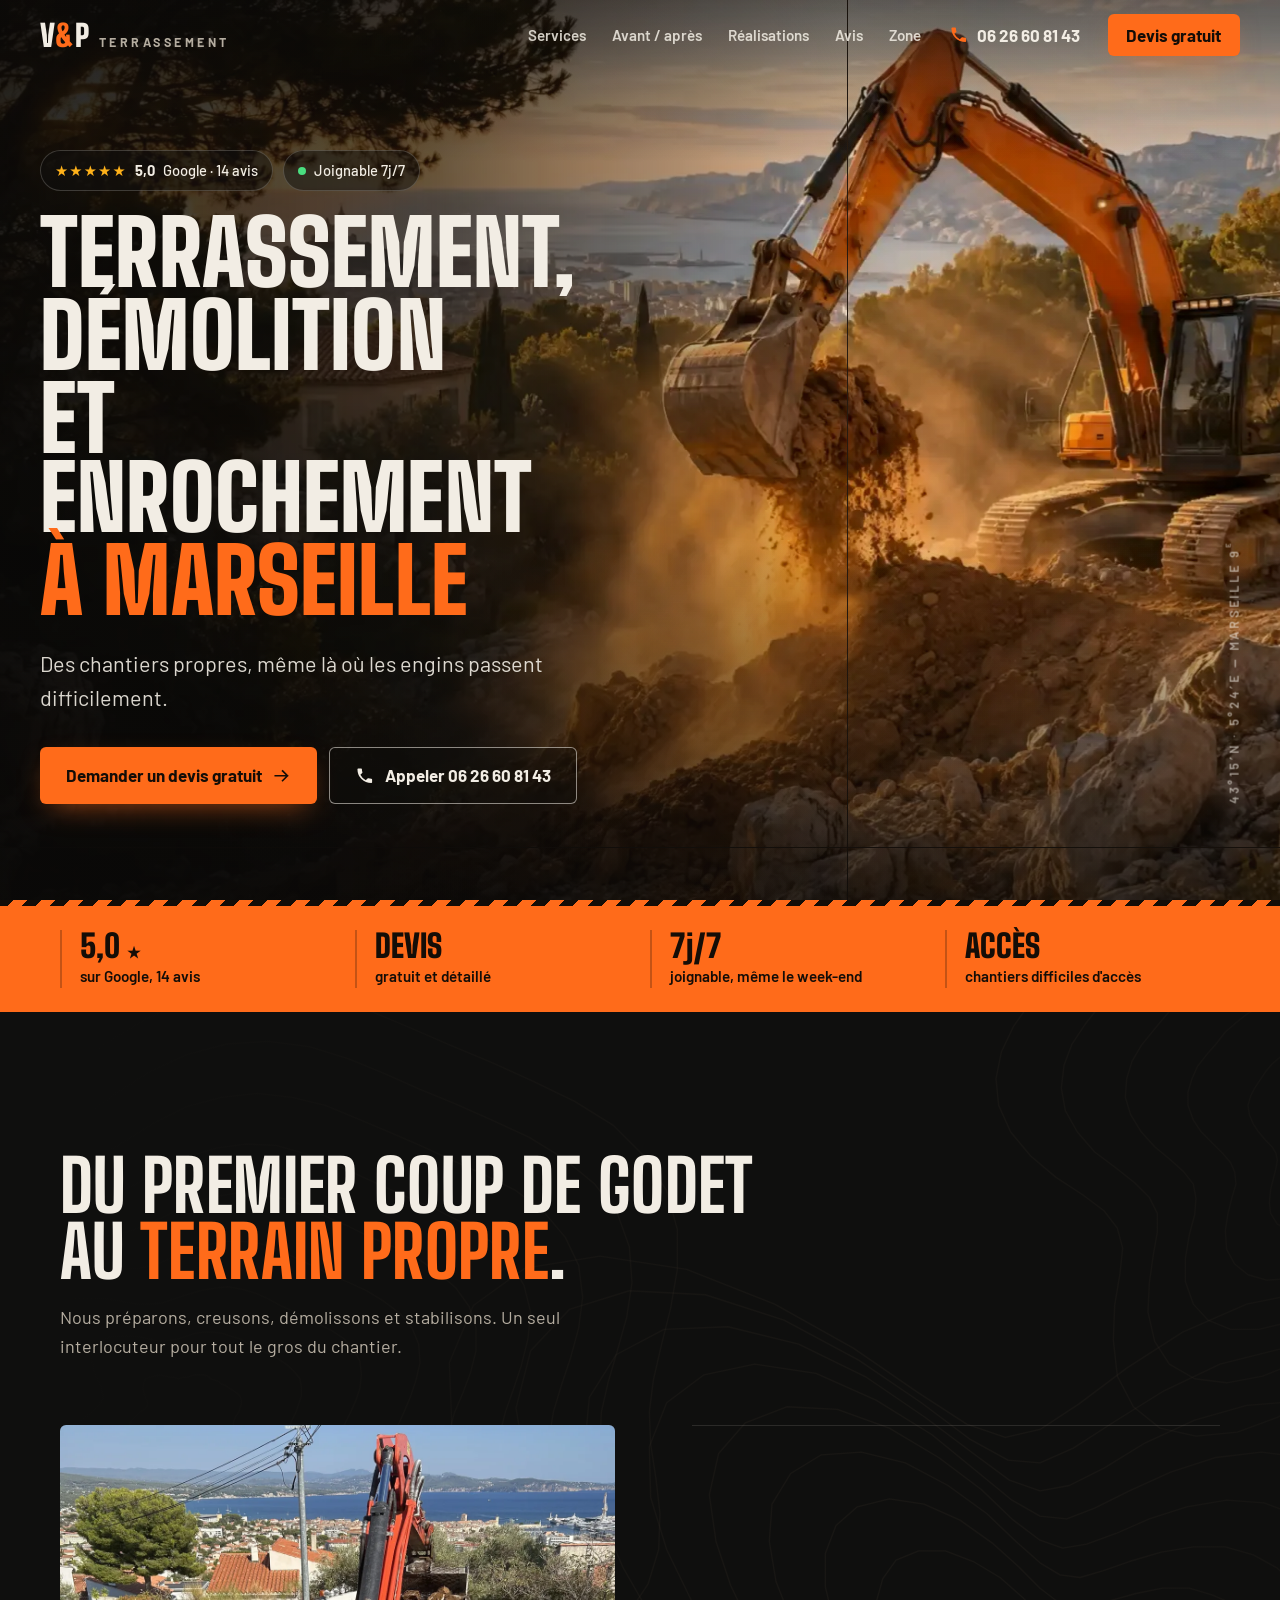
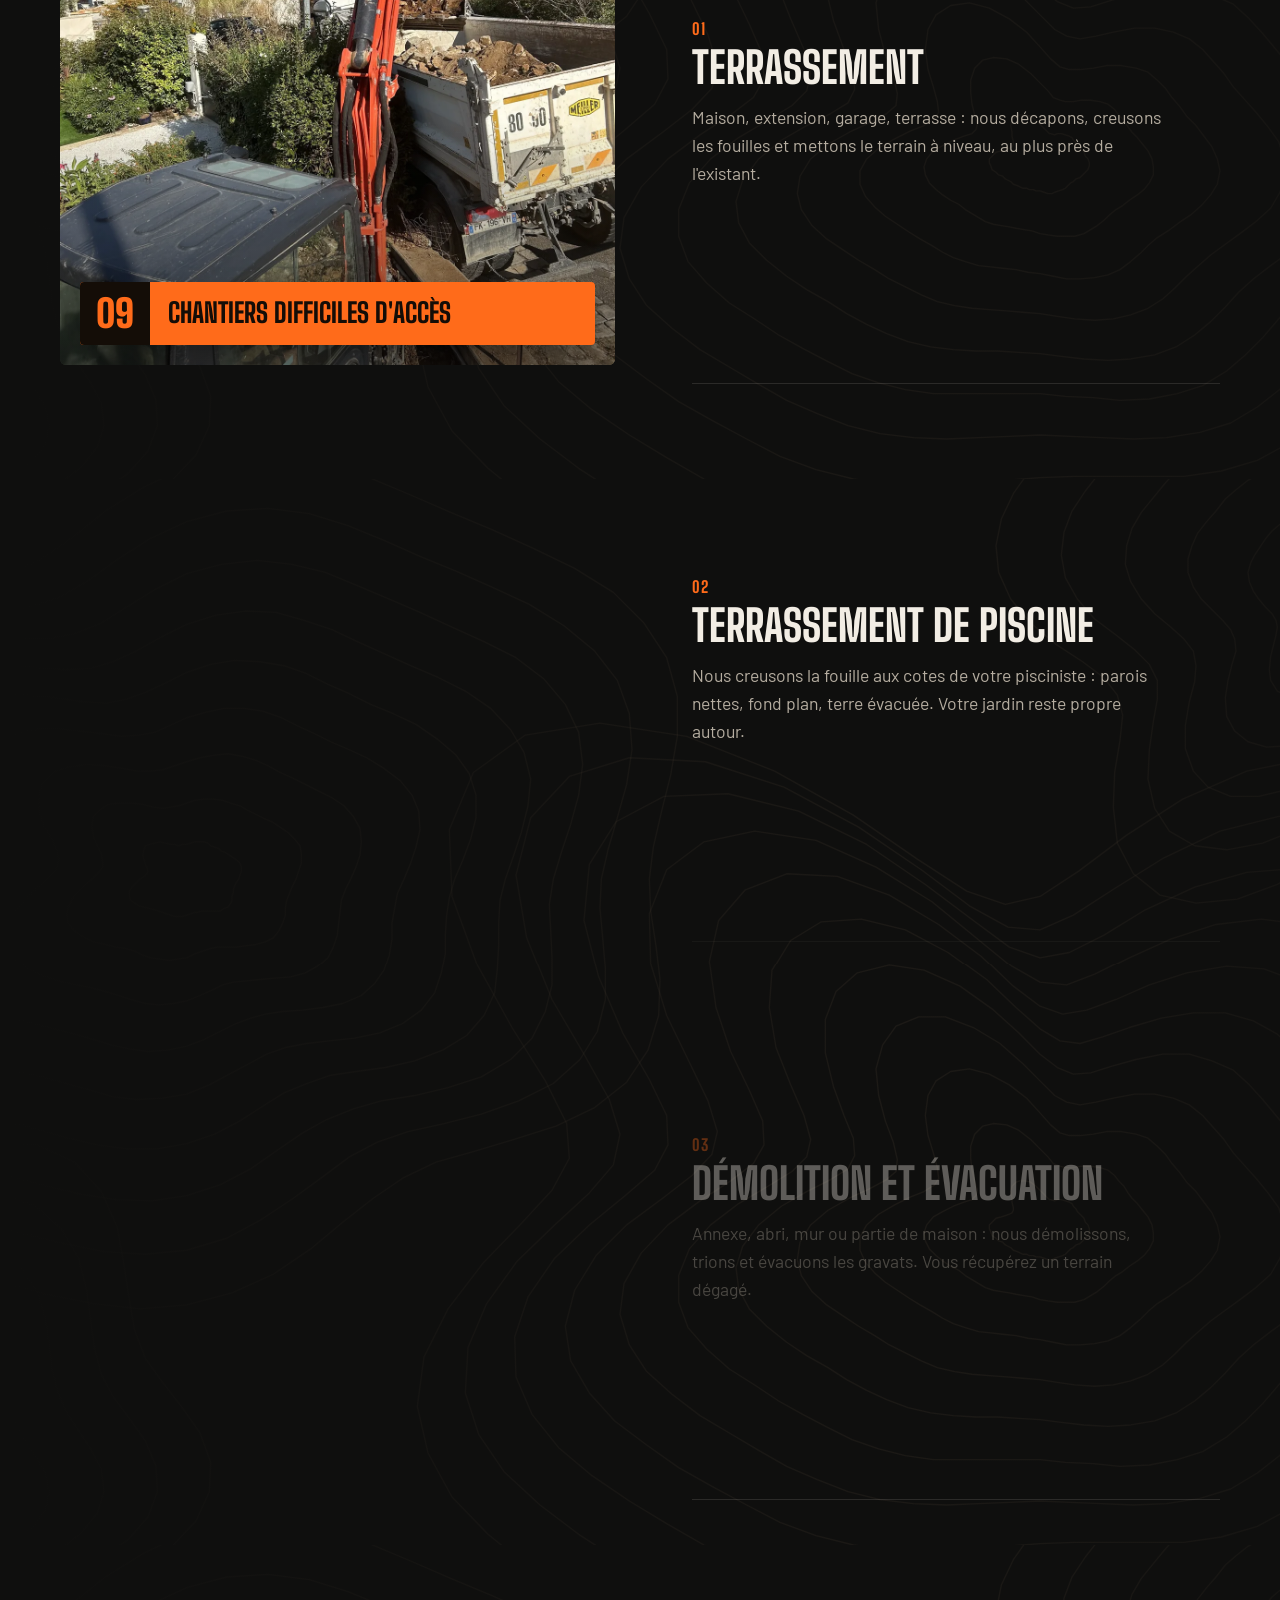
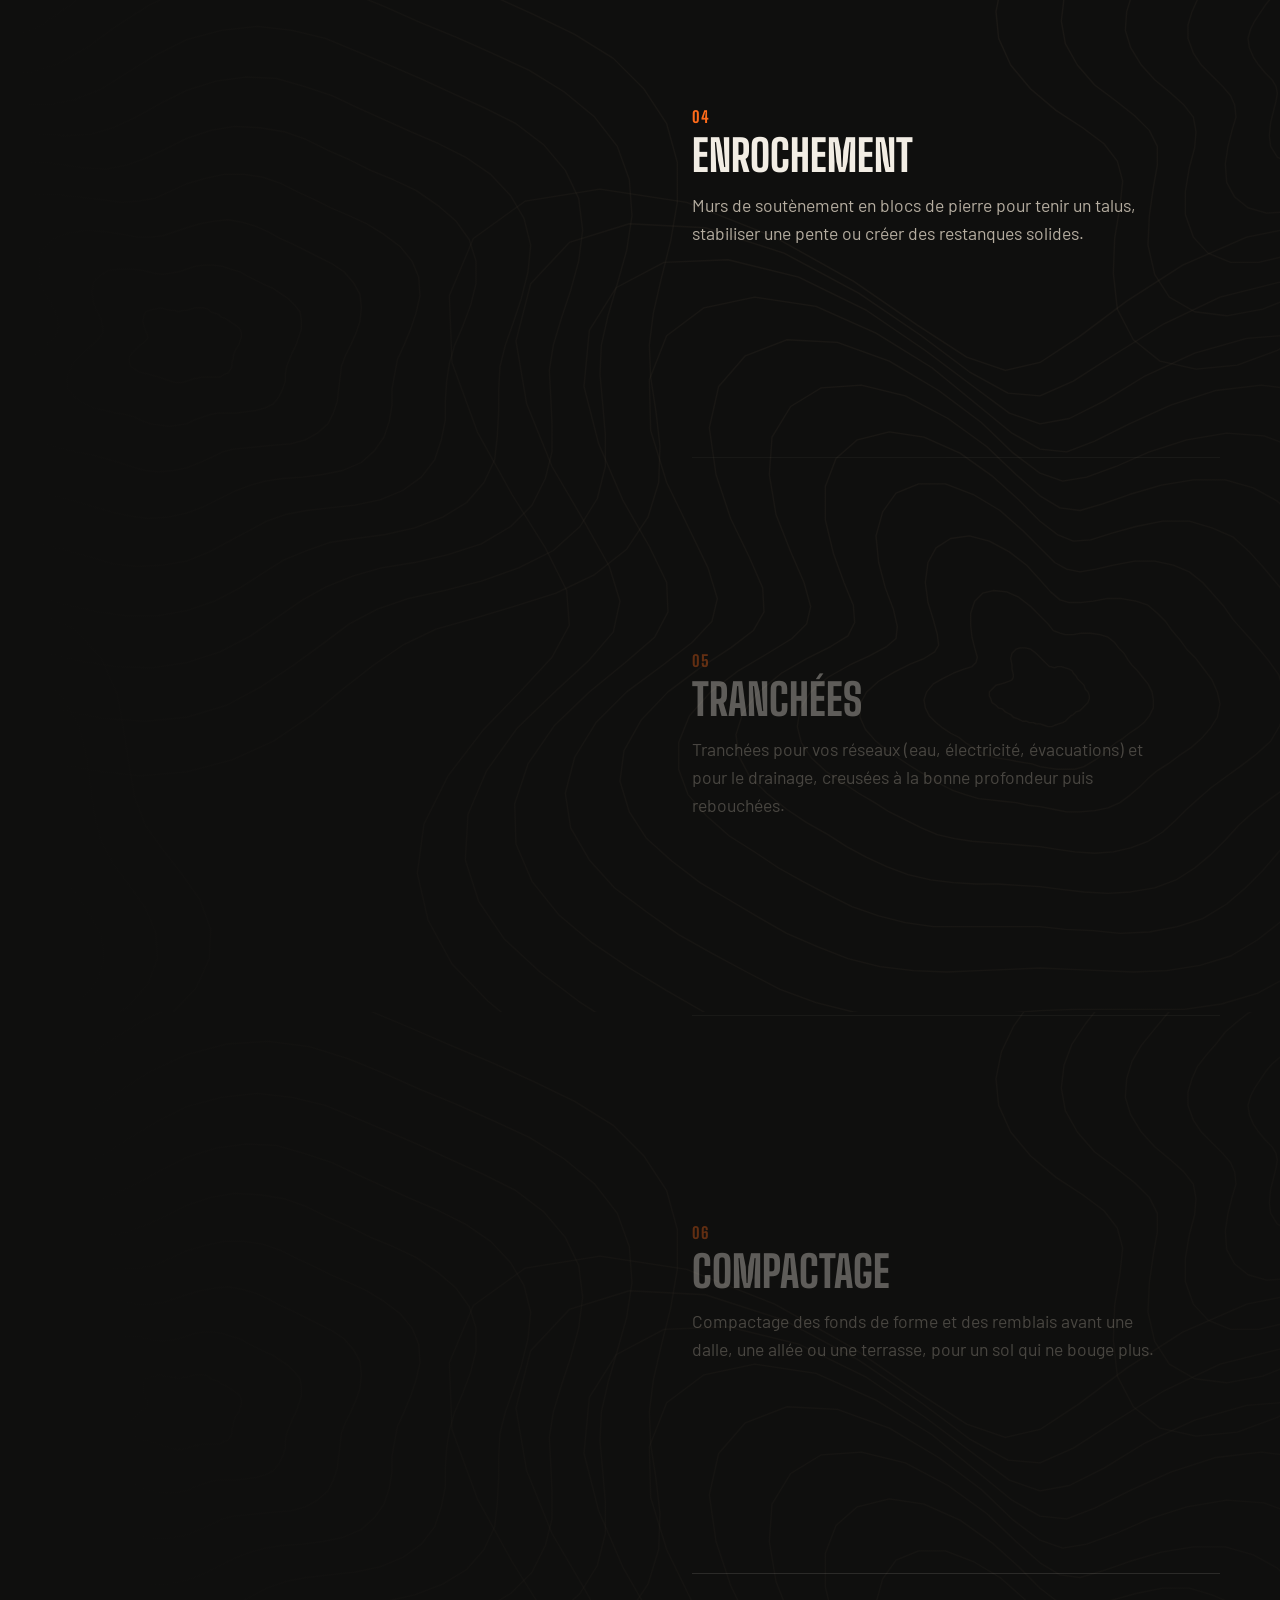
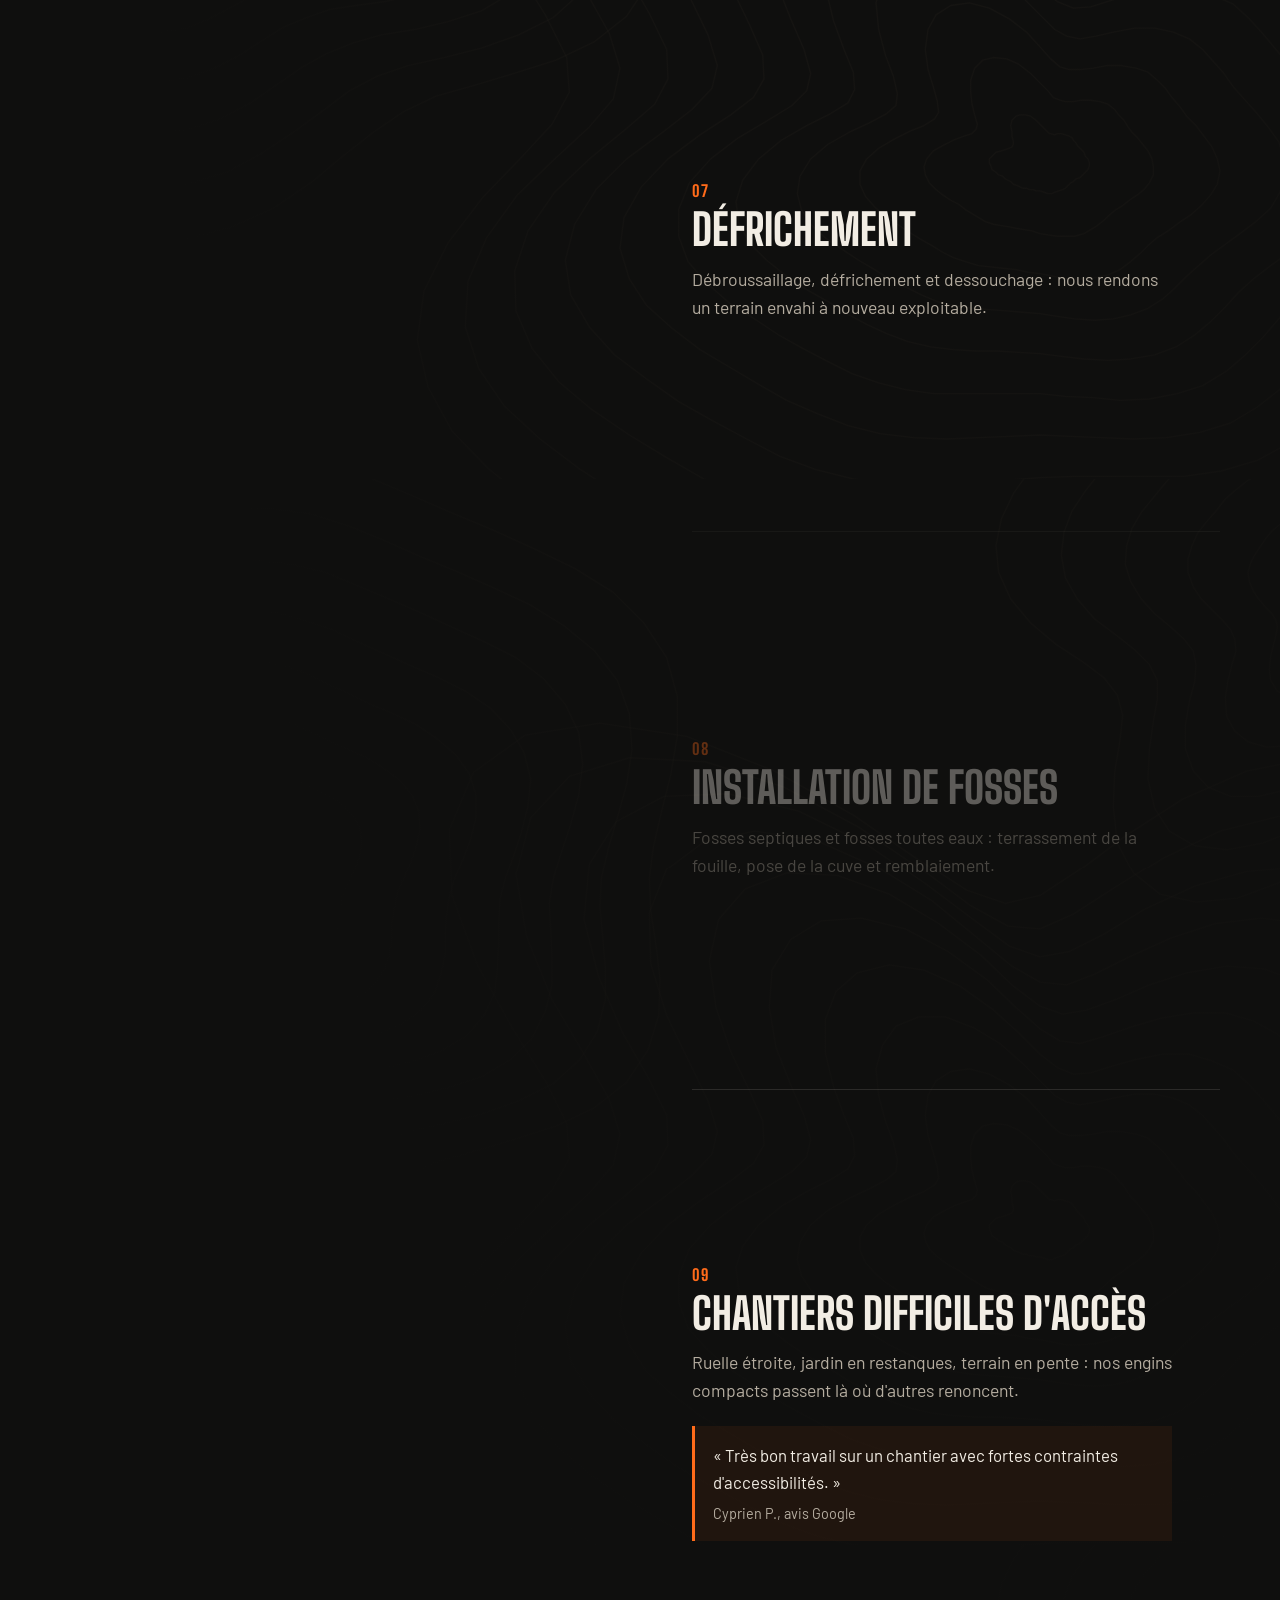
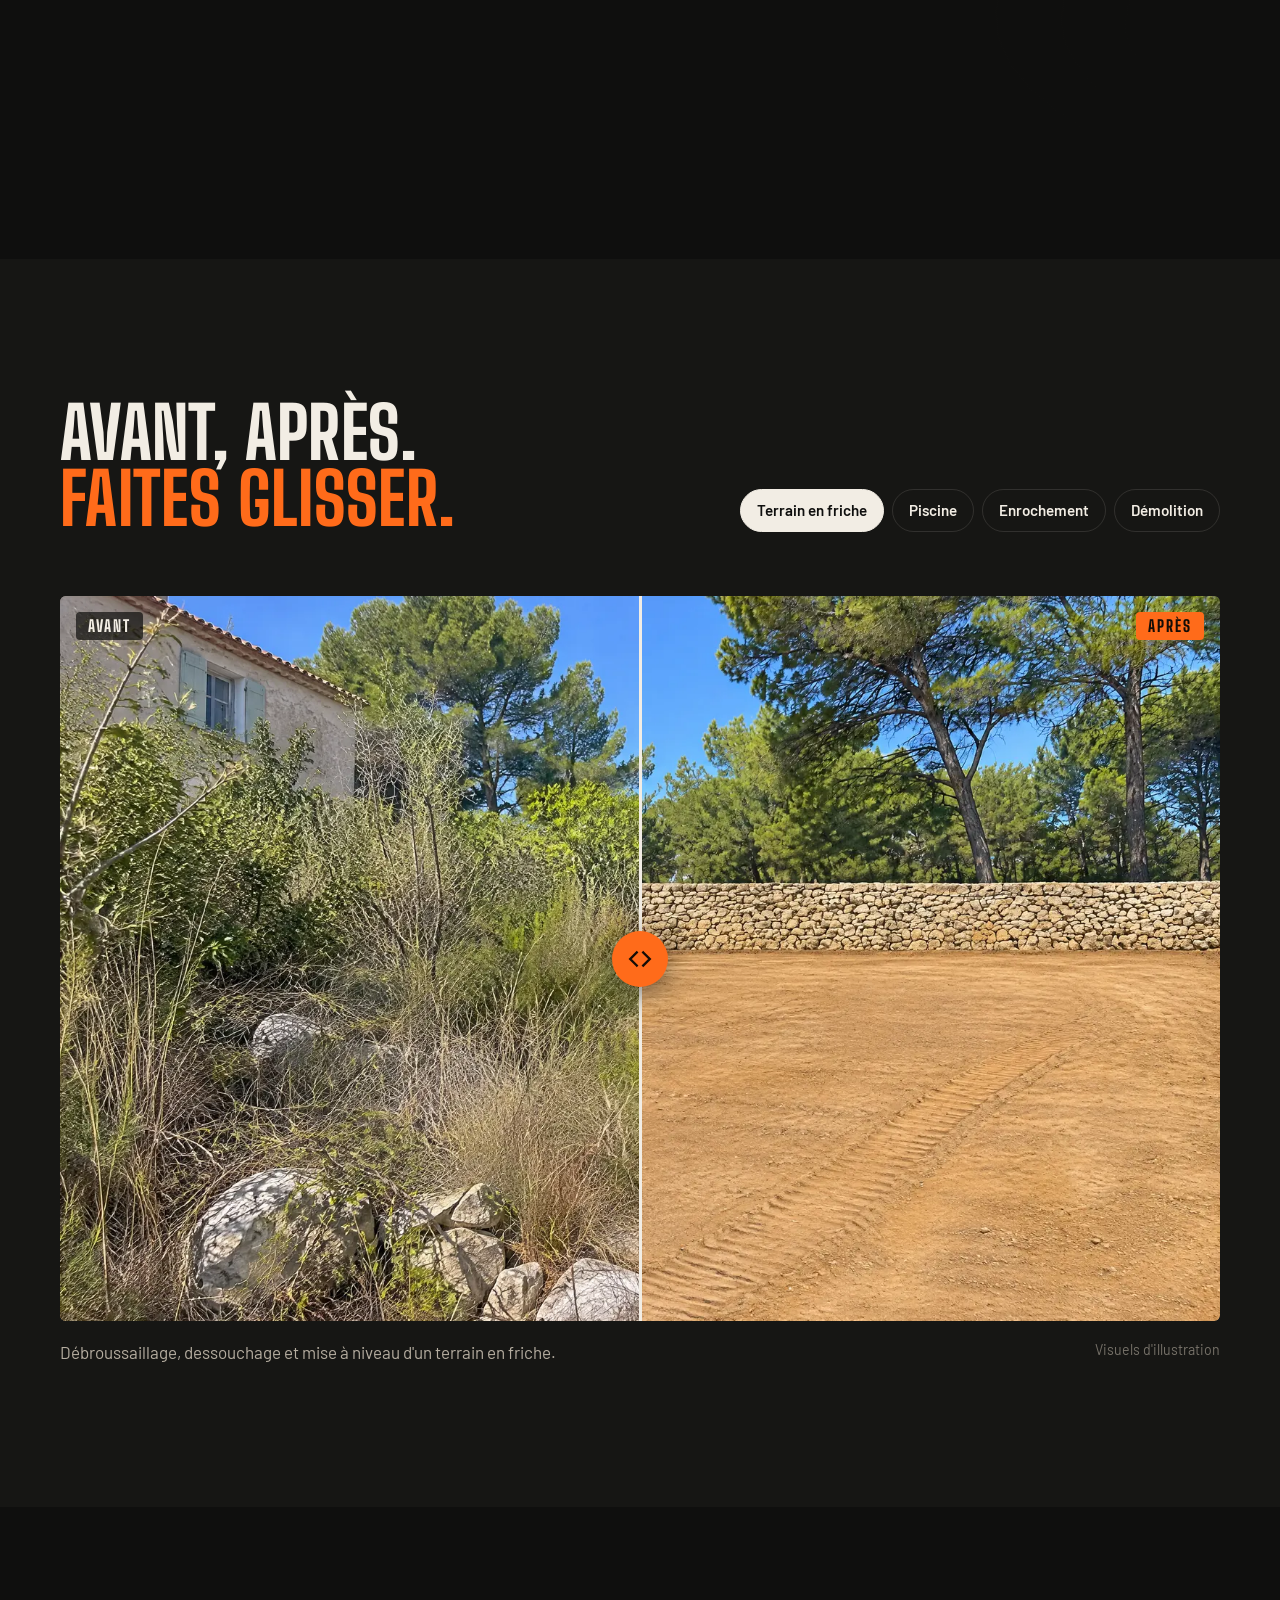
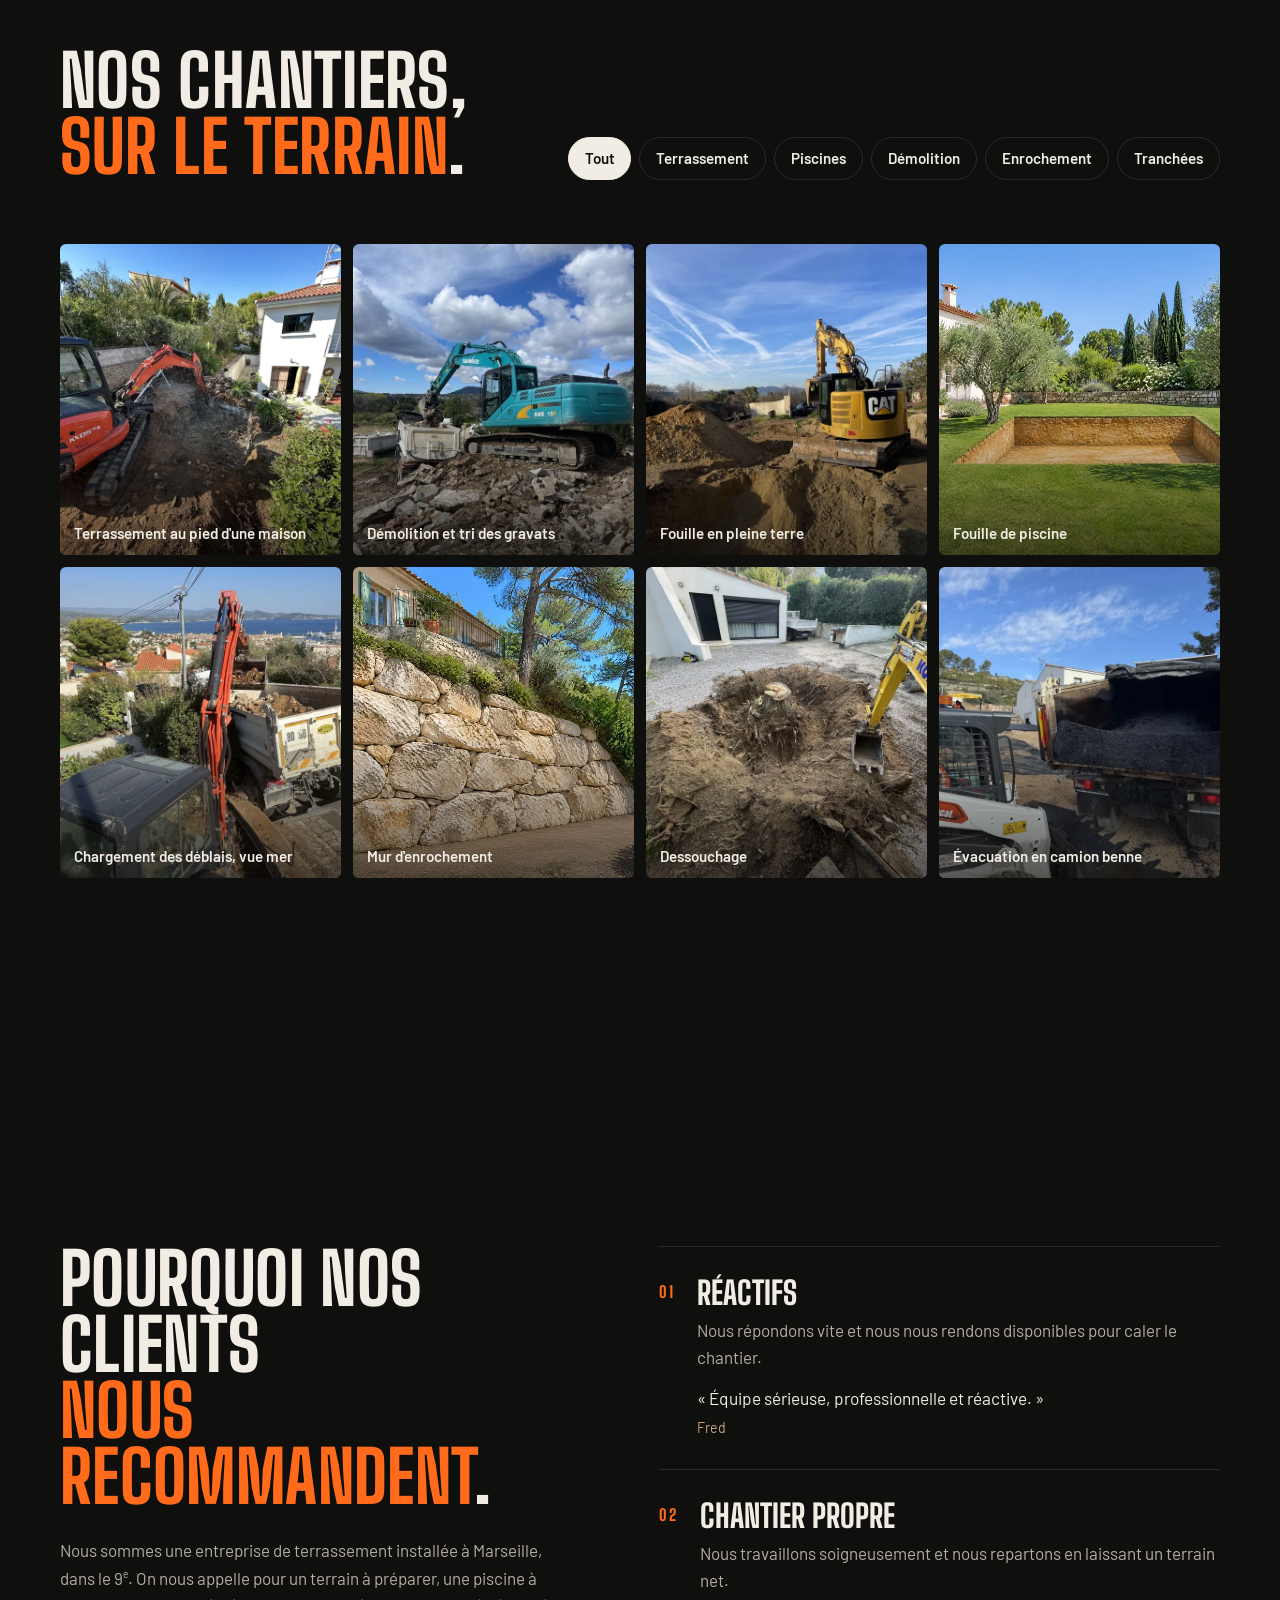
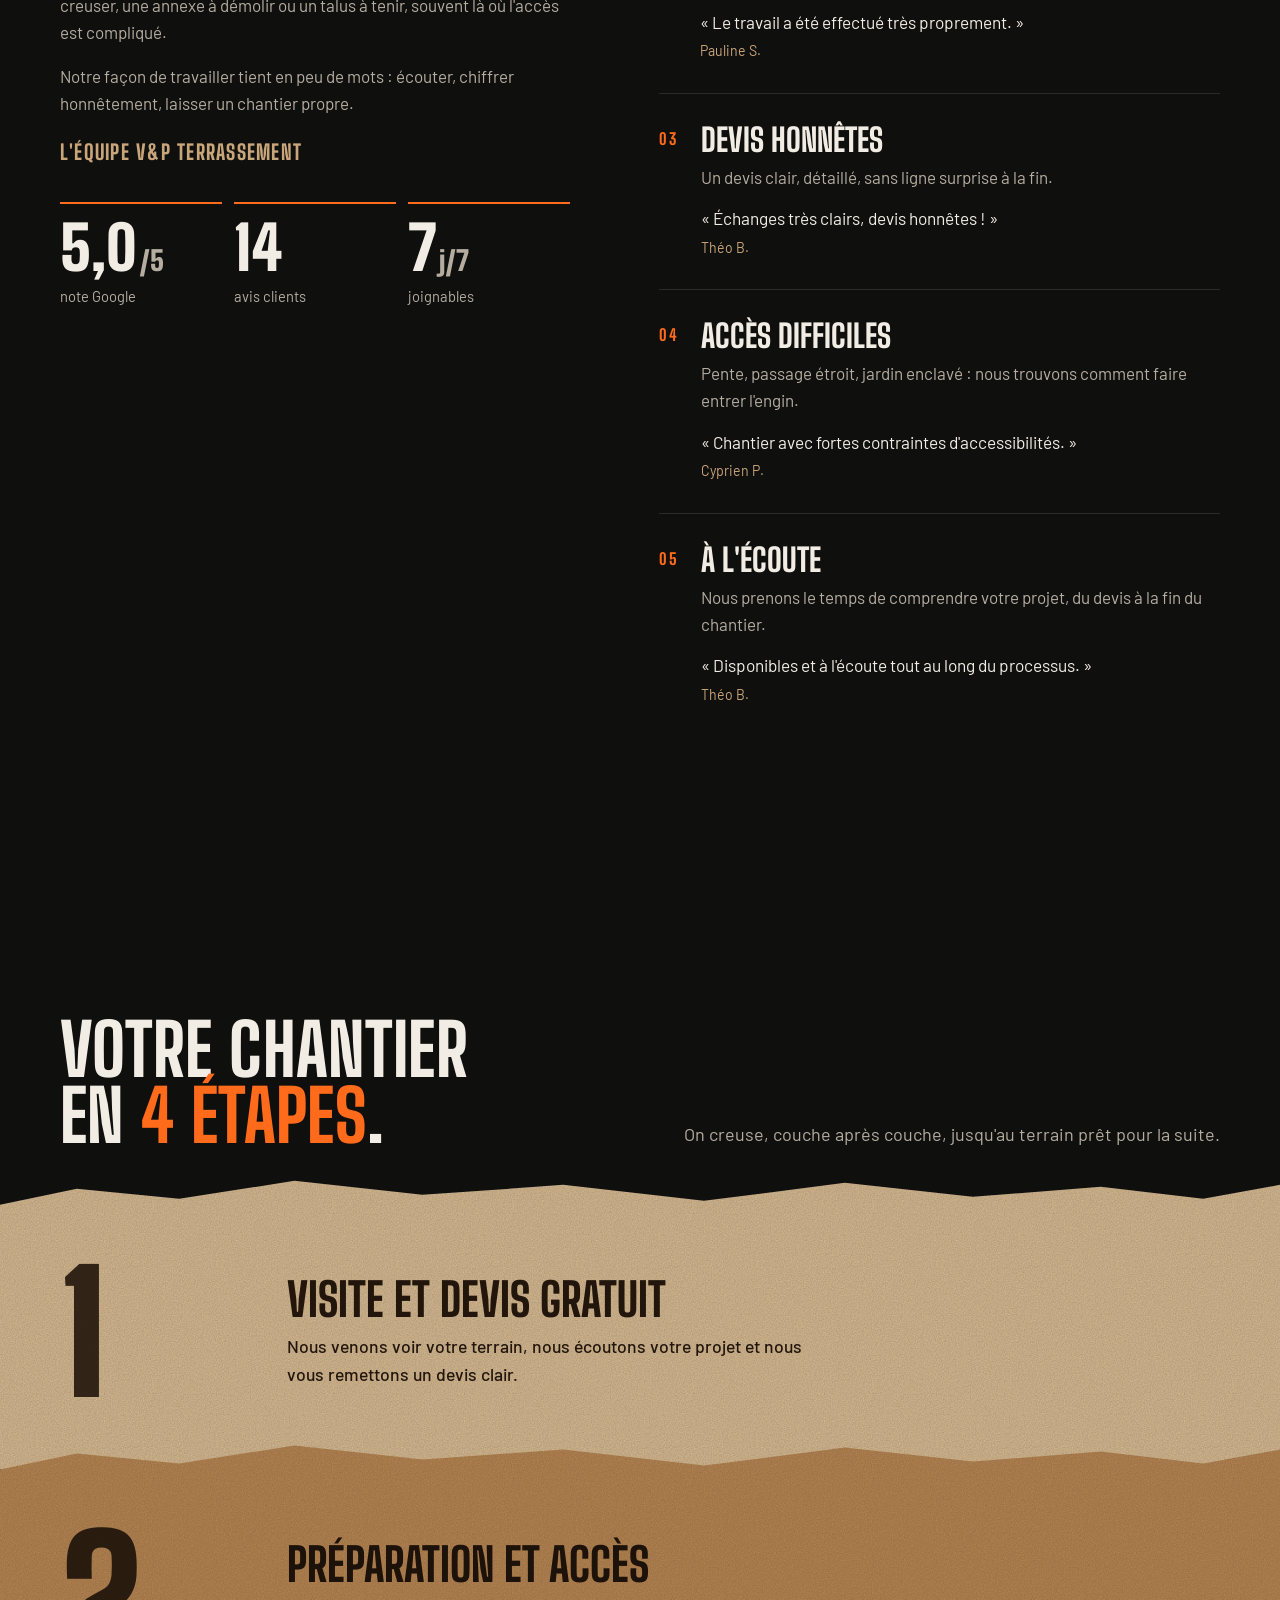
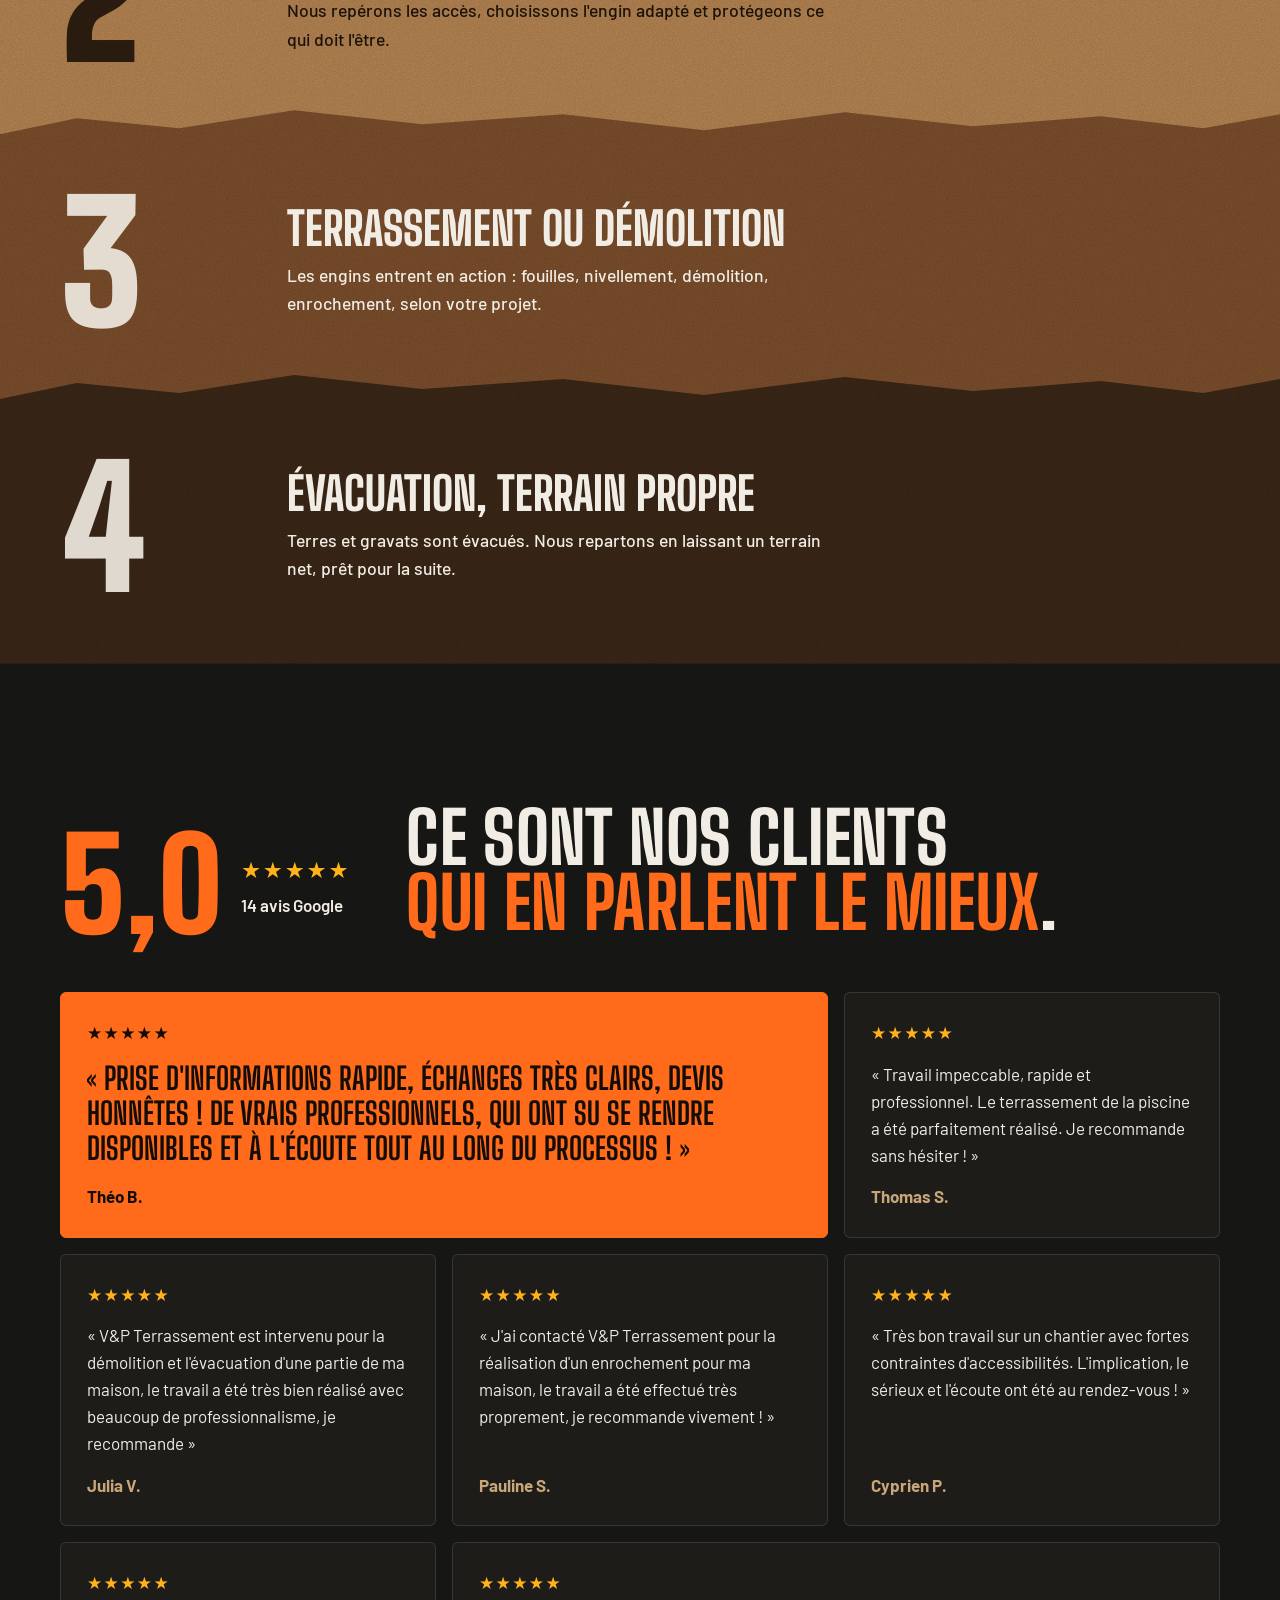
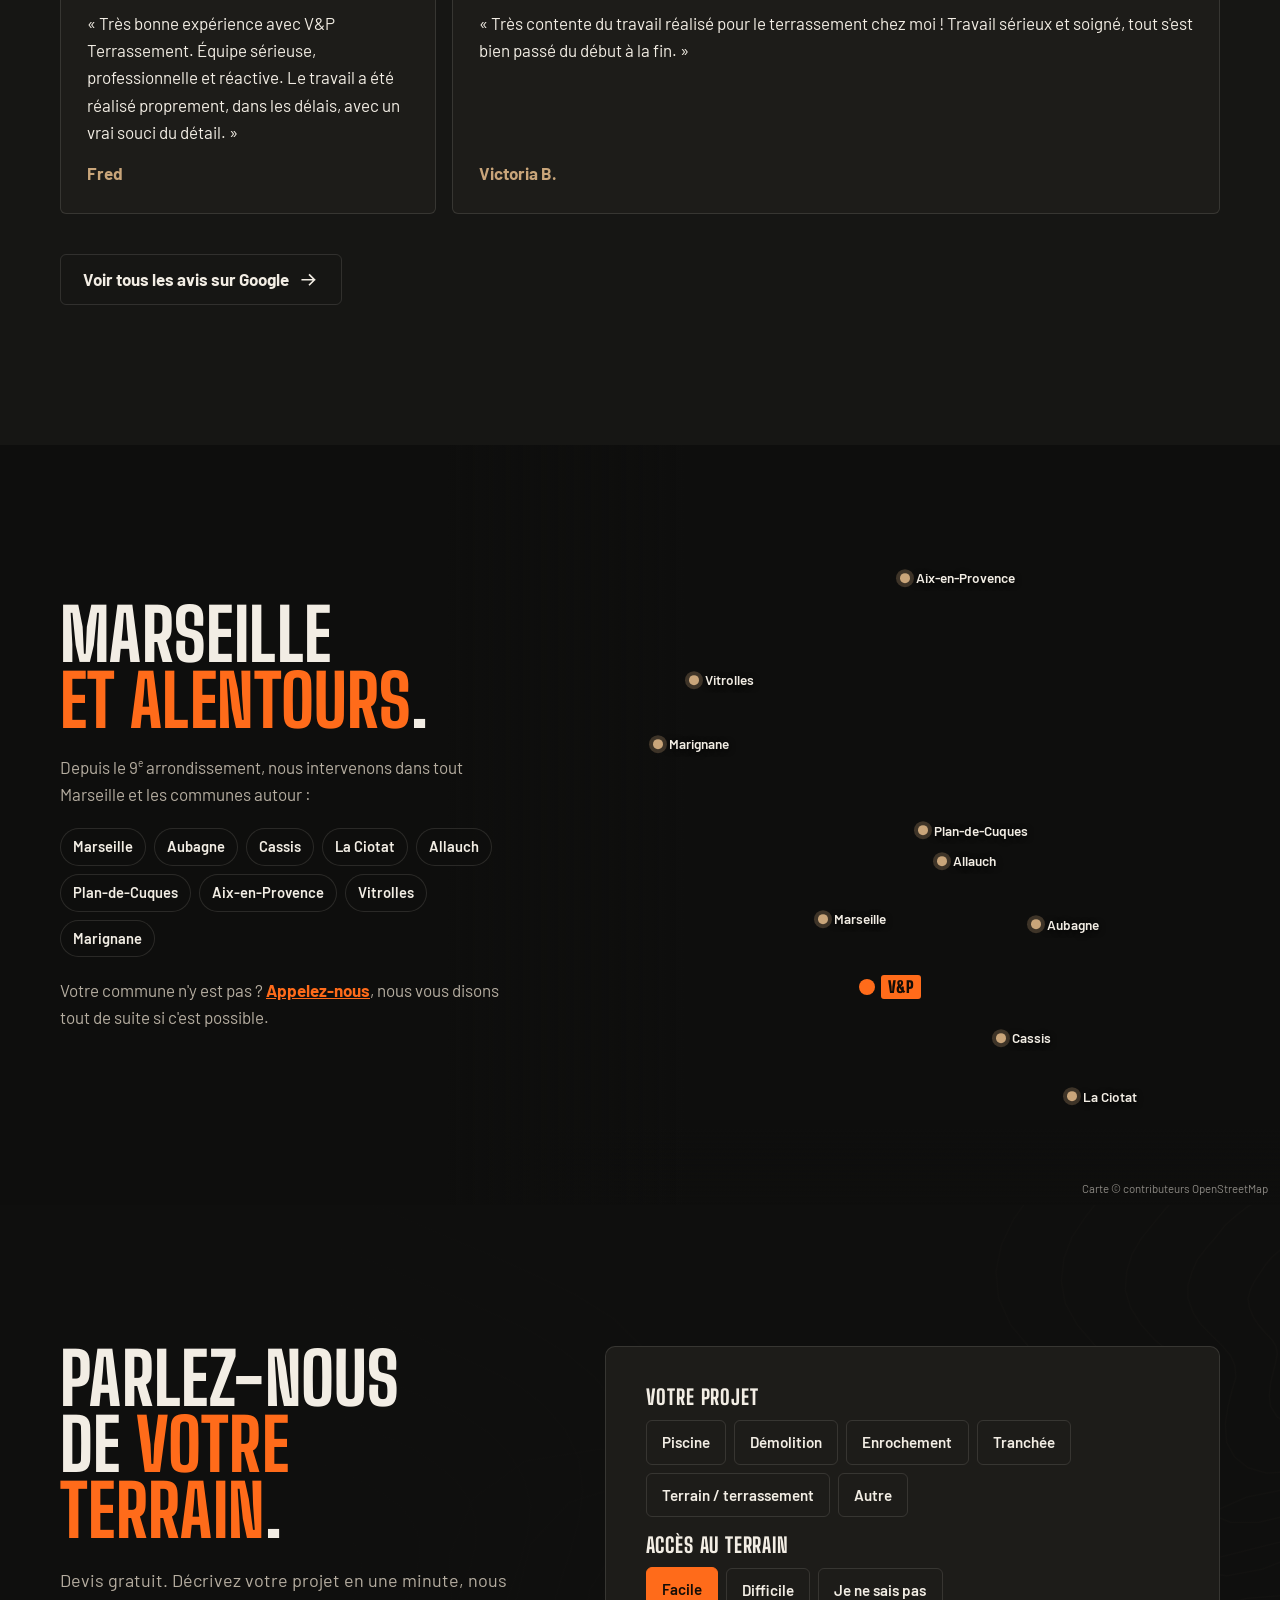
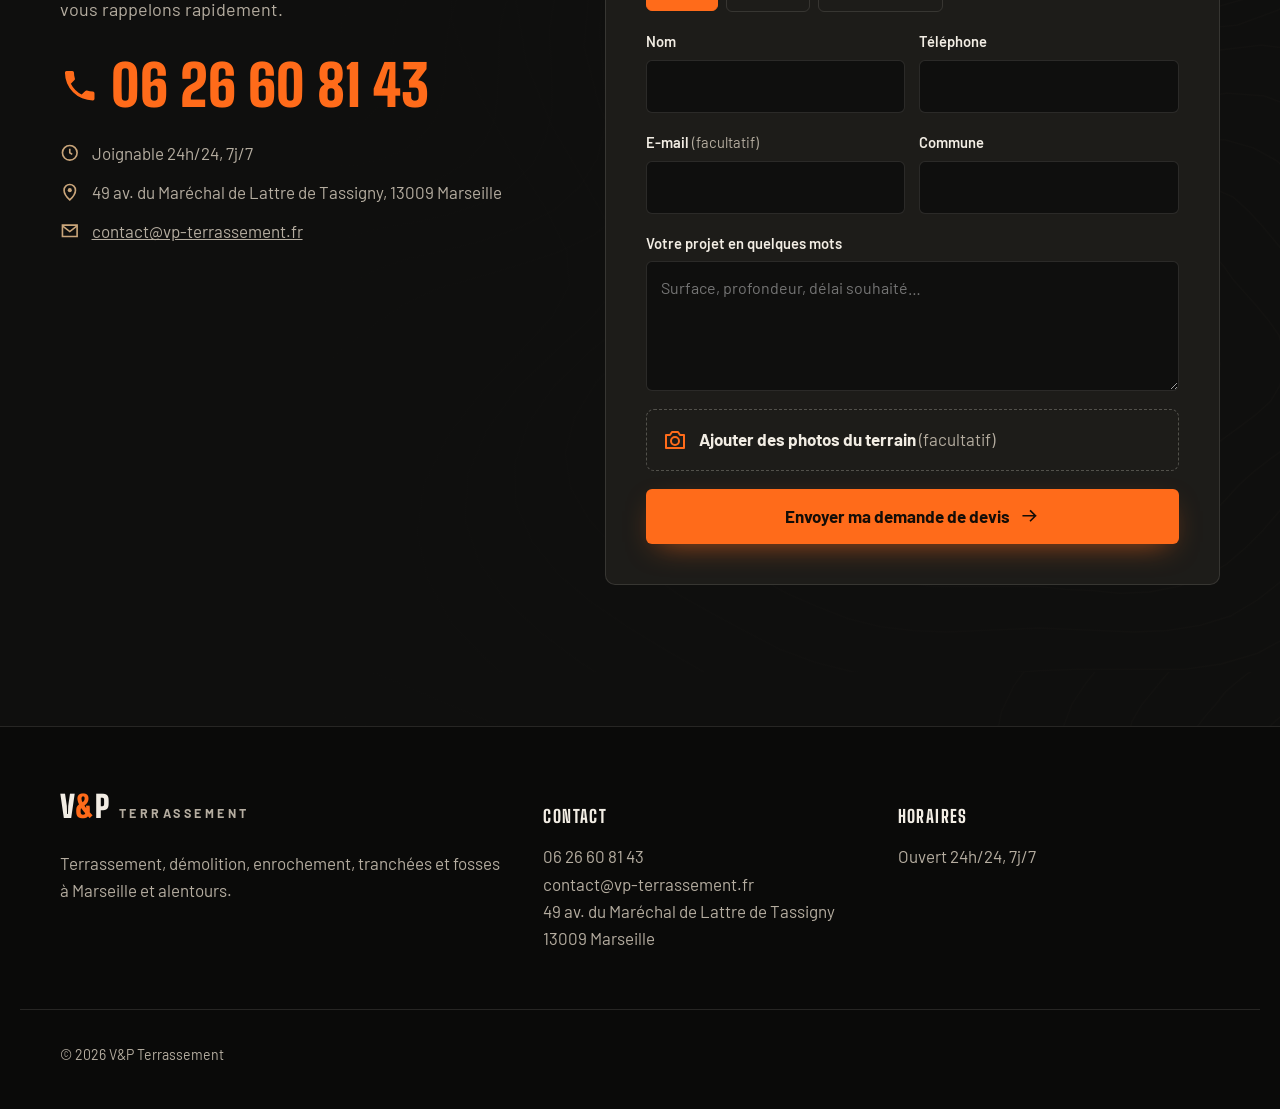
==== index.html @ 3bb3f703 "Ajout démo V&P Terrassement" ====
<!doctype html>
<html lang="fr">
<head>
<meta charset="utf-8">
<meta name="viewport" content="width=device-width, initial-scale=1, viewport-fit=cover">
<script>document.documentElement.style.setProperty("--vh",innerHeight/100+"px")</script>
<title>V&amp;P Terrassement · Terrassement, démolition et enrochement à Marseille</title>
<meta name="description" content="V&amp;P Terrassement, entreprise de terrassement à Marseille : terrassement de maison et de piscine, démolition, enrochement, tranchées, compactage, défrichement. 5,0 sur Google. Devis gratuit, joignable 7j/7.">
<meta name="robots" content="noindex, nofollow">
<meta name="theme-color" content="#0f0f0e">
<link rel="icon" type="image/svg+xml" href="favicon.svg">
<link rel="apple-touch-icon" href="apple-touch-icon.png">
<meta property="og:type" content="website">
<meta property="og:locale" content="fr_FR">
<meta property="og:title" content="V&amp;P Terrassement · Terrassement à Marseille">
<meta property="og:description" content="Terrassement, démolition et enrochement à Marseille. Des chantiers propres, même là où les engins passent difficilement.">
<meta property="og:image" content="https://rovia-demos.github.io/vp-terrassement/og-image.jpg">
<meta property="og:url" content="https://rovia-demos.github.io/vp-terrassement/">
<meta name="twitter:card" content="summary_large_image">
<link rel="preload" href="fonts/bigshoulders.woff2" as="font" type="font/woff2" crossorigin>
<link rel="preload" href="fonts/barlow-regular.woff2" as="font" type="font/woff2" crossorigin>
<link rel="stylesheet" href="styles.css">
<script type="application/ld+json">
{
  "@context": "https://schema.org",
  "@type": "HomeAndConstructionBusiness",
  "name": "V&P Terrassement",
  "description": "Entreprise de terrassement à Marseille : terrassement, piscines, démolition, enrochement, tranchées, compactage, défrichement, installation de fosses.",
  "image": "https://rovia-demos.github.io/vp-terrassement/og-image.jpg",
  "url": "https://rovia-demos.github.io/vp-terrassement/",
  "telephone": "+33626608143",
  "address": {"@type": "PostalAddress", "streetAddress": "49 avenue du Maréchal de Lattre de Tassigny", "postalCode": "13009", "addressLocality": "Marseille", "addressCountry": "FR"},
  "geo": {"@type": "GeoCoordinates", "latitude": 43.2496, "longitude": 5.4087},
  "openingHoursSpecification": [{"@type": "OpeningHoursSpecification", "dayOfWeek": ["Monday","Tuesday","Wednesday","Thursday","Friday","Saturday","Sunday"], "opens": "00:00", "closes": "23:59"}],
  "aggregateRating": {"@type": "AggregateRating", "ratingValue": "5.0", "reviewCount": "14", "bestRating": "5"},
  "areaServed": ["Marseille", "Aubagne", "Cassis", "La Ciotat", "Allauch", "Plan-de-Cuques", "Aix-en-Provence", "Vitrolles", "Marignane"]
}
</script>
</head>
<body>
<a class="skip" href="#contenu">Aller au contenu</a>

<header class="top" id="top">
  <div class="top__in">
    <a class="logo" href="#" aria-label="V&amp;P Terrassement, retour en haut">
      <span class="logo__mark" translate="no">V<b>&amp;</b>P</span>
      <span class="logo__word" translate="no">Terrassement</span>
    </a>
    <nav class="nav" id="nav" aria-label="Navigation principale">
      <a href="#services">Services</a>
      <a href="#avant-apres">Avant / après</a>
      <a href="#realisations">Réalisations</a>
      <a href="#avis">Avis</a>
      <a href="#zone">Zone</a>
      <a class="nav__devis" href="#devis">Devis gratuit</a>
    </nav>
    <a class="top__tel" href="tel:+33626608143"><svg class="i" aria-hidden="true"><use href="#i-phone"/></svg><span>06 26 60 81 43</span></a>
    <a class="btn btn--orange top__cta" href="#devis">Devis gratuit</a>
    <button class="burger" id="burger" aria-label="Ouvrir le menu" aria-expanded="false" aria-controls="nav"><span></span><span></span></button>
  </div>
</header>

<main id="contenu">

<!-- ============ HERO ============ -->
<!-- EXEMPLE – à remplacer : vidéo hero d'illustration (pelle sur chantier marseillais). À remplacer par une vidéo réelle de V&P si disponible. -->
<section class="hero" aria-labelledby="h1">
  <div class="hero__media">
    <picture>
      <source media="(max-aspect-ratio: 4/5)" srcset="img/hero-poster-m.webp">
      <img class="hero__poster" src="img/hero-poster.webp" alt="Pelle mécanique orange en train de creuser sur une colline au-dessus de Marseille, poussière dans la lumière du soir" fetchpriority="high">
    </picture>
    <video class="hero__video" id="hero-video" muted loop playsinline preload="none" aria-hidden="true" data-desktop="video/hero.mp4" data-mobile="video/hero-m.mp4"></video>
  </div>
  <div class="hero__veil"></div>
  <div class="hero__in">
    <div class="hero__badges">
      <a class="pill" href="#avis"><span class="stars" aria-hidden="true">★★★★★</span><strong>5,0</strong> Google · 14 avis</a>
      <span class="pill pill--live"><i aria-hidden="true"></i>Joignable 7j/7</span>
    </div>
    <h1 id="h1" class="hero__title">
      <span class="ln"><span>Terrassement,</span></span>
      <span class="ln"><span>démolition</span></span>
      <span class="ln"><span>et enrochement</span></span>
      <span class="ln"><span class="hl">à Marseille</span></span>
    </h1>
    <p class="hero__sub">Des chantiers propres, même là où les engins passent difficilement.</p>
    <div class="hero__ctas" id="hero-ctas">
      <a class="btn btn--orange btn--lg" href="#devis">Demander un devis gratuit<svg class="i" aria-hidden="true"><use href="#i-arrow"/></svg></a>
      <a class="btn btn--ghost btn--lg" href="tel:+33626608143"><svg class="i" aria-hidden="true"><use href="#i-phone"/></svg>Appeler 06 26 60 81 43</a>
    </div>
  </div>
  <div class="hero__coord" aria-hidden="true">43°15′N · 5°24′E — Marseille 9<sup>e</sup></div>
</section>

<!-- ============ BANDEAU DE CONFIANCE ============ -->
<section class="trust" aria-label="Nos engagements">
  <ul class="trust__list">
    <li><strong>5,0 <span aria-hidden="true">★</span></strong><span>sur Google, 14 avis</span></li>
    <li><strong>DEVIS</strong><span>gratuit et détaillé</span></li>
    <li><strong>7j/7</strong><span>joignable, même le week-end</span></li>
    <li><strong>ACCÈS</strong><span>chantiers difficiles d'accès</span></li>
  </ul>
</section>

<!-- ============ SERVICES ============ -->
<section class="services" id="services" aria-labelledby="t-services">
  <div class="wrap">
    <header class="sec-head">
      <h2 id="t-services" class="h2">Du premier coup de godet<br>au <em>terrain propre</em>.</h2>
      <p class="lead">Nous préparons, creusons, démolissons et stabilisons. Un seul interlocuteur pour tout le gros du chantier.</p>
    </header>
    <div class="svc">
      <div class="svc__stage" aria-hidden="true">
        <div class="svc__frame">
          <img data-svc="0" class="is-on" src="img/chantier-maison-1200.webp" alt="" loading="lazy" decoding="async">
          <img data-svc="1" src="img/ap2-1600.webp" alt="" loading="lazy" decoding="async">
          <img data-svc="2" src="img/demolition-gravats-1200.webp" alt="" loading="lazy" decoding="async">
          <img data-svc="3" src="img/ap3-1600.webp" alt="" loading="lazy" decoding="async">
          <img data-svc="4" src="img/tranchee-1600.webp" alt="" loading="lazy" decoding="async">
          <img data-svc="5" src="img/compactage-1600.webp" alt="" loading="lazy" decoding="async">
          <img data-svc="6" src="img/dessouchage-1200.webp" alt="" loading="lazy" decoding="async">
          <img data-svc="7" src="img/fosse-1600.webp" alt="" loading="lazy" decoding="async">
          <img data-svc="8" src="img/evacuation-vue-mer-1200.webp" alt="" loading="lazy" decoding="async">
          <div class="sign"><span class="sign__n" id="sign-n">01</span><span class="sign__t" id="sign-t">Terrassement</span></div>
        </div>
      </div>
      <ol class="svc__list">
        <li class="svc__item" data-i="0">
          <img class="svc__img" src="img/chantier-maison-600.webp" alt="Mini-pelle orange en terrassement au pied d'une maison blanche" loading="lazy" decoding="async" width="600" height="800">
          <span class="svc__n">01</span>
          <h3>Terrassement</h3>
          <p>Maison, extension, garage, terrasse : nous décapons, creusons les fouilles et mettons le terrain à niveau, au plus près de l'existant.</p>
        </li>
        <li class="svc__item" data-i="1">
          <!-- EXEMPLE – à remplacer -->
          <img class="svc__img" src="img/ap2-800.webp" alt="Fouille de piscine rectangulaire aux parois nettes dans un jardin" loading="lazy" decoding="async" width="800" height="597">
          <span class="svc__n">02</span>
          <h3>Terrassement de piscine</h3>
          <p>Nous creusons la fouille aux cotes de votre pisciniste : parois nettes, fond plan, terre évacuée. Votre jardin reste propre autour.</p>
        </li>
        <li class="svc__item" data-i="2">
          <img class="svc__img" src="img/demolition-gravats-600.webp" alt="Pelle mécanique sur un chantier de démolition, tas de gravats et camion benne" loading="lazy" decoding="async" width="600" height="800">
          <span class="svc__n">03</span>
          <h3>Démolition et évacuation</h3>
          <p>Annexe, abri, mur ou partie de maison : nous démolissons, trions et évacuons les gravats. Vous récupérez un terrain dégagé.</p>
        </li>
        <li class="svc__item" data-i="3">
          <!-- EXEMPLE – à remplacer -->
          <img class="svc__img" src="img/ap3-800.webp" alt="Mur de soutènement en enrochement de blocs calcaires" loading="lazy" decoding="async" width="800" height="597">
          <span class="svc__n">04</span>
          <h3>Enrochement</h3>
          <p>Murs de soutènement en blocs de pierre pour tenir un talus, stabiliser une pente ou créer des restanques solides.</p>
        </li>
        <li class="svc__item" data-i="4">
          <!-- EXEMPLE – à remplacer -->
          <img class="svc__img" src="img/tranchee-800.webp" alt="Tranchée avec tuyaux d'évacuation et d'eau posés au fond" loading="lazy" decoding="async" width="800" height="597">
          <span class="svc__n">05</span>
          <h3>Tranchées</h3>
          <p>Tranchées pour vos réseaux (eau, électricité, évacuations) et pour le drainage, creusées à la bonne profondeur puis rebouchées.</p>
        </li>
        <li class="svc__item" data-i="5">
          <!-- EXEMPLE – à remplacer -->
          <img class="svc__img" src="img/compactage-800.webp" alt="Plaque vibrante et petit rouleau compactant une allée en gravier" loading="lazy" decoding="async" width="800" height="597">
          <span class="svc__n">06</span>
          <h3>Compactage</h3>
          <p>Compactage des fonds de forme et des remblais avant une dalle, une allée ou une terrasse, pour un sol qui ne bouge plus.</p>
        </li>
        <li class="svc__item" data-i="6">
          <img class="svc__img" src="img/dessouchage-600.webp" alt="Souche d'arbre arrachée par une pelle sur un terrain en gravier" loading="lazy" decoding="async" width="600" height="800">
          <span class="svc__n">07</span>
          <h3>Défrichement</h3>
          <p>Débroussaillage, défrichement et dessouchage : nous rendons un terrain envahi à nouveau exploitable.</p>
        </li>
        <li class="svc__item" data-i="7">
          <!-- EXEMPLE – à remplacer -->
          <img class="svc__img" src="img/fosse-800.webp" alt="Fosse toutes eaux noire descendue dans une fouille" loading="lazy" decoding="async" width="800" height="597">
          <span class="svc__n">08</span>
          <h3>Installation de fosses</h3>
          <p>Fosses septiques et fosses toutes eaux : terrassement de la fouille, pose de la cuve et remblaiement.</p>
        </li>
        <li class="svc__item svc__item--key" data-i="8">
          <img class="svc__img" src="img/evacuation-vue-mer-600.webp" alt="Mini-pelle chargeant un camion sur un terrain étroit avec vue sur la mer" loading="lazy" decoding="async" width="600" height="800">
          <span class="svc__n">09</span>
          <h3>Chantiers difficiles d'accès</h3>
          <p>Ruelle étroite, jardin en restanques, terrain en pente : nos engins compacts passent là où d'autres renoncent.</p>
          <blockquote>« Très bon travail sur un chantier avec fortes contraintes d'accessibilités. » <cite>Cyprien P., avis Google</cite></blockquote>
        </li>
      </ol>
    </div>
  </div>
</section>

<!-- ============ AVANT / APRES ============ -->
<!-- EXEMPLE – à remplacer : les 4 paires avant/après sont des visuels d'illustration. À remplacer par de vraies photos de chantiers V&P. -->
<section class="ba" id="avant-apres" aria-labelledby="t-ba">
  <div class="wrap">
    <header class="sec-head sec-head--row">
      <h2 id="t-ba" class="h2">Avant, après.<br><em>Faites glisser.</em></h2>
      <div class="ba__tabs" role="tablist" aria-label="Choisir un exemple">
        <button role="tab" aria-selected="true" data-pair="1">Terrain en friche</button>
        <button role="tab" aria-selected="false" data-pair="2">Piscine</button>
        <button role="tab" aria-selected="false" data-pair="3">Enrochement</button>
        <button role="tab" aria-selected="false" data-pair="4">Démolition</button>
      </div>
    </header>
    <div class="ba__view" id="ba-view" style="--pos:50%">
      <img class="ba__img ba__after" id="ba-after" src="img/ap1-1600.webp" srcset="img/ap1-800.webp 800w, img/ap1-1600.webp 1600w" sizes="(max-width: 1200px) 100vw, 1200px" alt="Après : terrain débroussaillé, nivelé et propre" loading="lazy" decoding="async">
      <img class="ba__img ba__before" id="ba-before" src="img/av1-1600.webp" srcset="img/av1-800.webp 800w, img/av1-1600.webp 1600w" sizes="(max-width: 1200px) 100vw, 1200px" alt="Avant : terrain en friche couvert de broussailles et de rochers" loading="lazy" decoding="async">
      <span class="ba__tag ba__tag--l">Avant</span>
      <span class="ba__tag ba__tag--r">Après</span>
      <div class="ba__handle" aria-hidden="true"><span><svg class="i"><use href="#i-drag"/></svg></span></div>
      <input class="ba__range" id="ba-range" type="range" min="0" max="100" value="50" aria-label="Comparer avant et après">
    </div>
    <p class="ba__cap"><span id="ba-cap">Débroussaillage, dessouchage et mise à niveau d'un terrain en friche.</span> <small>Visuels d'illustration</small></p>
  </div>
</section>

<!-- ============ REALISATIONS ============ -->
<section class="works" id="realisations" aria-labelledby="t-works">
  <div class="wrap">
    <header class="sec-head sec-head--row">
      <h2 id="t-works" class="h2">Nos chantiers,<br><em>sur le terrain</em>.</h2>
      <div class="filters" role="group" aria-label="Filtrer les réalisations">
        <button class="is-on" data-f="all" aria-pressed="true">Tout</button>
        <button data-f="terrassement" aria-pressed="false">Terrassement</button>
        <button data-f="piscine" aria-pressed="false">Piscines</button>
        <button data-f="demolition" aria-pressed="false">Démolition</button>
        <button data-f="enrochement" aria-pressed="false">Enrochement</button>
        <button data-f="tranchee" aria-pressed="false">Tranchées</button>
      </div>
    </header>
    <ul class="grid" id="grid">
      <li data-c="terrassement"><button data-full="img/chantier-maison-1200.webp"><img src="img/chantier-maison-600.webp" alt="Mini-pelle orange en terrassement au pied d'une maison" loading="lazy" decoding="async"><span>Terrassement au pied d'une maison</span></button></li>
      <li data-c="demolition"><button data-full="img/demolition-gravats-1200.webp"><img src="img/demolition-gravats-600.webp" alt="Pelle sur un chantier de démolition avec gravats" loading="lazy" decoding="async"><span>Démolition et tri des gravats</span></button></li>
      <li data-c="terrassement"><button data-full="img/fouille-pelle-1200.webp"><img src="img/fouille-pelle-600.webp" alt="Pelle jaune dans une fouille en terre ocre" loading="lazy" decoding="async"><span>Fouille en pleine terre</span></button></li>
      <!-- EXEMPLE – à remplacer -->
      <li data-c="piscine"><button data-full="img/ap2-1600.webp"><img src="img/ap2-800.webp" alt="Fouille de piscine dans un jardin" loading="lazy" decoding="async"><span>Fouille de piscine</span></button></li>
      <li data-c="terrassement"><button data-full="img/evacuation-vue-mer-1200.webp"><img src="img/evacuation-vue-mer-600.webp" alt="Mini-pelle chargeant un camion, vue sur la mer" loading="lazy" decoding="async"><span>Chargement des déblais, vue mer</span></button></li>
      <!-- EXEMPLE – à remplacer -->
      <li data-c="enrochement"><button data-full="img/ap3-1600.webp"><img src="img/ap3-800.webp" alt="Mur d'enrochement en blocs calcaires" loading="lazy" decoding="async"><span>Mur d'enrochement</span></button></li>
      <li data-c="terrassement"><button data-full="img/dessouchage-1200.webp"><img src="img/dessouchage-600.webp" alt="Dessouchage à la pelle" loading="lazy" decoding="async"><span>Dessouchage</span></button></li>
      <li data-c="demolition"><button data-full="img/chargement-camion-1200.webp"><img src="img/chargement-camion-600.webp" alt="Chargeuse compacte et camion benne" loading="lazy" decoding="async"><span>Évacuation en camion benne</span></button></li>
      <!-- EXEMPLE – à remplacer -->
      <li data-c="tranchee"><button data-full="img/tranchee-1600.webp"><img src="img/tranchee-800.webp" alt="Tranchée avec réseaux posés" loading="lazy" decoding="async"><span>Tranchée réseaux et drainage</span></button></li>
      <li data-c="terrassement"><button data-full="img/terrain-fini-1200.webp"><img src="img/terrain-fini-600.webp" alt="Terrain nivelé avec finition gravier le long d'une maison" loading="lazy" decoding="async"><span>Terrain nivelé, finition gravier</span></button></li>
      <!-- EXEMPLE – à remplacer -->
      <li data-c="demolition"><button data-full="img/ap4-1600.webp"><img src="img/ap4-800.webp" alt="Terrain propre après démolition d'une annexe" loading="lazy" decoding="async"><span>Annexe démolie, terrain propre</span></button></li>
      <!-- EXEMPLE – à remplacer -->
      <li data-c="tranchee"><button data-full="img/fosse-1600.webp"><img src="img/fosse-800.webp" alt="Pose d'une fosse toutes eaux" loading="lazy" decoding="async"><span>Pose de fosse toutes eaux</span></button></li>
      <!-- EXEMPLE – à remplacer -->
      <li data-c="terrassement"><button data-full="img/ap1-1600.webp"><img src="img/ap1-800.webp" alt="Terrain nivelé après débroussaillage" loading="lazy" decoding="async"><span>Terrain débroussaillé et nivelé</span></button></li>
      <!-- EXEMPLE – à remplacer -->
      <li data-c="terrassement"><button data-full="img/compactage-1600.webp"><img src="img/compactage-800.webp" alt="Compactage d'une allée en gravier" loading="lazy" decoding="async"><span>Compactage d'une allée</span></button></li>
    </ul>
    <div class="more"><button class="btn btn--line" id="more">Voir toutes les réalisations<svg class="i" aria-hidden="true"><use href="#i-arrow"/></svg></button></div>
  </div>
</section>

<!-- ============ POURQUOI NOUS ============ -->
<section class="why" aria-labelledby="t-why">
  <div class="wrap why__grid">
    <div class="why__intro">
      <h2 id="t-why" class="h2">Pourquoi nos clients<br><em>nous recommandent</em>.</h2>
      <p>Nous sommes une entreprise de terrassement installée à Marseille, dans le 9<sup>e</sup>. On nous appelle pour un terrain à préparer, une piscine à creuser, une annexe à démolir ou un talus à tenir, souvent là où l'accès est compliqué.</p>
      <p>Notre façon de travailler tient en peu de mots : écouter, chiffrer honnêtement, laisser un chantier propre.</p>
      <p class="sig">L'équipe V&amp;P Terrassement</p>
      <dl class="stats">
        <div><dt><span class="count" data-to="5" data-dec="1">5,0</span><small>/5</small></dt><dd>note Google</dd></div>
        <div><dt><span class="count" data-to="14">14</span></dt><dd>avis clients</dd></div>
        <div><dt><span class="count" data-to="7">7</span><small>j/7</small></dt><dd>joignables</dd></div>
      </dl>
    </div>
    <ol class="why__list">
      <li><h3>Réactifs</h3><p>Nous répondons vite et nous nous rendons disponibles pour caler le chantier.</p><q>Équipe sérieuse, professionnelle et réactive.</q><cite>Fred</cite></li>
      <li><h3>Chantier propre</h3><p>Nous travaillons soigneusement et nous repartons en laissant un terrain net.</p><q>Le travail a été effectué très proprement.</q><cite>Pauline S.</cite></li>
      <li><h3>Devis honnêtes</h3><p>Un devis clair, détaillé, sans ligne surprise à la fin.</p><q>Échanges très clairs, devis honnêtes !</q><cite>Théo B.</cite></li>
      <li><h3>Accès difficiles</h3><p>Pente, passage étroit, jardin enclavé : nous trouvons comment faire entrer l'engin.</p><q>Chantier avec fortes contraintes d'accessibilités.</q><cite>Cyprien P.</cite></li>
      <li><h3>À l'écoute</h3><p>Nous prenons le temps de comprendre votre projet, du devis à la fin du chantier.</p><q>Disponibles et à l'écoute tout au long du processus.</q><cite>Théo B.</cite></li>
    </ol>
  </div>
</section>

<!-- ============ 4 ETAPES (coupe de terrain) ============ -->
<section class="steps" aria-labelledby="t-steps">
  <div class="wrap steps__head">
    <h2 id="t-steps" class="h2">Votre chantier<br>en <em>4 étapes</em>.</h2>
    <p class="lead">On creuse, couche après couche, jusqu'au terrain prêt pour la suite.</p>
  </div>
  <ol class="strata" id="strata">
    <li class="stratum s1"><div class="wrap stratum__in"><span class="stratum__n">1</span><div><h3>Visite et devis gratuit</h3><p>Nous venons voir votre terrain, nous écoutons votre projet et nous vous remettons un devis clair.</p></div></div></li>
    <li class="stratum s2"><div class="wrap stratum__in"><span class="stratum__n">2</span><div><h3>Préparation et accès</h3><p>Nous repérons les accès, choisissons l'engin adapté et protégeons ce qui doit l'être.</p></div></div></li>
    <li class="stratum s3"><div class="wrap stratum__in"><span class="stratum__n">3</span><div><h3>Terrassement ou démolition</h3><p>Les engins entrent en action : fouilles, nivellement, démolition, enrochement, selon votre projet.</p></div></div></li>
    <li class="stratum s4"><div class="wrap stratum__in"><span class="stratum__n">4</span><div><h3>Évacuation, terrain propre</h3><p>Terres et gravats sont évacués. Nous repartons en laissant un terrain net, prêt pour la suite.</p></div></div></li>
  </ol>
</section>

<!-- ============ AVIS ============ -->
<section class="reviews" id="avis" aria-labelledby="t-avis">
  <div class="wrap">
    <header class="reviews__head">
      <div class="score" aria-label="Note Google 5,0 sur 5, 14 avis">
        <span class="score__n">5,0</span>
        <span class="score__s"><span class="stars" aria-hidden="true">★★★★★</span><span>14 avis Google</span></span>
      </div>
      <h2 id="t-avis" class="h2">Ce sont nos clients<br><em>qui en parlent le mieux</em>.</h2>
    </header>
    <ul class="rv">
      <li class="rv__big"><span class="stars" aria-hidden="true">★★★★★</span><p>« Prise d'informations rapide, échanges très clairs, devis honnêtes ! De vrais professionnels, qui ont su se rendre disponibles et à l'écoute tout au long du processus ! »</p><cite>Théo B.</cite></li>
      <li><span class="stars" aria-hidden="true">★★★★★</span><p>« Travail impeccable, rapide et professionnel. Le terrassement de la piscine a été parfaitement réalisé. Je recommande sans hésiter ! »</p><cite>Thomas S.</cite></li>
      <li><span class="stars" aria-hidden="true">★★★★★</span><p>« V&amp;P Terrassement est intervenu pour la démolition et l'évacuation d'une partie de ma maison, le travail a été très bien réalisé avec beaucoup de professionnalisme, je recommande »</p><cite>Julia V.</cite></li>
      <li><span class="stars" aria-hidden="true">★★★★★</span><p>« J'ai contacté V&amp;P Terrassement pour la réalisation d'un enrochement pour ma maison, le travail a été effectué très proprement, je recommande vivement ! »</p><cite>Pauline S.</cite></li>
      <li><span class="stars" aria-hidden="true">★★★★★</span><p>« Très bon travail sur un chantier avec fortes contraintes d'accessibilités. L'implication, le sérieux et l'écoute ont été au rendez-vous ! »</p><cite>Cyprien P.</cite></li>
      <li><span class="stars" aria-hidden="true">★★★★★</span><p>« Très bonne expérience avec V&amp;P Terrassement. Équipe sérieuse, professionnelle et réactive. Le travail a été réalisé proprement, dans les délais, avec un vrai souci du détail. »</p><cite>Fred</cite></li>
      <li><span class="stars" aria-hidden="true">★★★★★</span><p>« Très contente du travail réalisé pour le terrassement chez moi ! Travail sérieux et soigné, tout s'est bien passé du début à la fin. »</p><cite>Victoria B.</cite></li>
    </ul>
    <a class="btn btn--line" href="https://www.google.com/maps/search/?api=1&amp;query=V%26P+TERRASSEMENT+Marseille" target="_blank" rel="noopener">Voir tous les avis sur Google<svg class="i" aria-hidden="true"><use href="#i-arrow"/></svg></a>
  </div>
</section>

<!-- ============ ZONE ============ -->
<!-- EXEMPLE – à remplacer : liste des communes à confirmer avec le client. -->
<section class="zone" id="zone" aria-labelledby="t-zone">
  <div class="zone__map" aria-hidden="true">
    <picture><source media="(max-width: 700px)" srcset="img/carte-800.webp"><img src="img/carte-1600.webp" alt="" loading="lazy" decoding="async"></picture>
    <span class="pin pin--hq" style="left:51.09%;top:71.32%"><i></i><b>V&amp;P</b></span>
    <span class="pin" style="left:46.23%;top:62.32%"><i></i>Marseille</span>
    <span class="pin" style="left:71.34%;top:63.05%"><i></i>Aubagne</span>
    <span class="pin" style="left:67.19%;top:78.02%"><i></i>Cassis</span>
    <span class="pin" style="left:75.59%;top:85.68%"><i></i>La Ciotat</span>
    <span class="pin" style="left:60.29%;top:54.67%"><i></i>Allauch</span>
    <span class="pin pin--up" style="left:57.95%;top:52.52%"><i></i>Plan-de-Cuques</span>
    <span class="pin" style="left:55.93%;top:17.43%"><i></i>Aix-en-Provence</span>
    <span class="pin" style="left:31.08%;top:30.86%"><i></i>Vitrolles</span>
    <span class="pin" style="left:26.84%;top:39.34%"><i></i>Marignane</span>
  </div>
  <div class="wrap zone__in">
    <div class="zone__card">
      <h2 id="t-zone" class="h2">Marseille<br><em>et alentours</em>.</h2>
      <p>Depuis le 9<sup>e</sup> arrondissement, nous intervenons dans tout Marseille et les communes autour :</p>
      <ul class="towns">
        <li>Marseille</li><li>Aubagne</li><li>Cassis</li><li>La Ciotat</li><li>Allauch</li><li>Plan-de-Cuques</li><li>Aix-en-Provence</li><li>Vitrolles</li><li>Marignane</li>
      </ul>
      <p class="zone__more">Votre commune n'y est pas ? <a href="tel:+33626608143">Appelez-nous</a>, nous vous disons tout de suite si c'est possible.</p>
    </div>
  </div>
  <p class="osm">Carte © contributeurs OpenStreetMap</p>
</section>

<!-- ============ DEVIS ============ -->
<section class="quote" id="devis" aria-labelledby="t-devis">
  <div class="wrap quote__grid">
    <div class="quote__side">
      <h2 id="t-devis" class="h2">Parlez-nous<br>de <em>votre terrain</em>.</h2>
      <p class="lead">Devis gratuit. Décrivez votre projet en une minute, nous vous rappelons rapidement.</p>
      <a class="bigtel" href="tel:+33626608143"><svg class="i" aria-hidden="true"><use href="#i-phone"/></svg>06 26 60 81 43</a>
      <ul class="facts">
        <li><svg class="i" aria-hidden="true"><use href="#i-clock"/></svg>Joignable 24h/24, 7j/7</li>
        <li><svg class="i" aria-hidden="true"><use href="#i-pin"/></svg>49 av. du Maréchal de Lattre de Tassigny, 13009 Marseille</li>
        <!-- EXEMPLE – à remplacer : adresse e-mail -->
        <li><svg class="i" aria-hidden="true"><use href="#i-mail"/></svg><a href="mailto:contact@vp-terrassement.fr">contact@vp-terrassement.fr</a></li>
      </ul>
    </div>
    <form class="form" id="form" novalidate>
      <fieldset>
        <legend>Votre projet</legend>
        <div class="chips">
          <label><input type="radio" name="projet" value="Piscine" required><span>Piscine</span></label>
          <label><input type="radio" name="projet" value="Démolition"><span>Démolition</span></label>
          <label><input type="radio" name="projet" value="Enrochement"><span>Enrochement</span></label>
          <label><input type="radio" name="projet" value="Tranchée"><span>Tranchée</span></label>
          <label><input type="radio" name="projet" value="Terrain"><span>Terrain / terrassement</span></label>
          <label><input type="radio" name="projet" value="Autre"><span>Autre</span></label>
        </div>
        <p class="err" id="err-projet" role="alert" hidden>Choisissez un type de projet.</p>
      </fieldset>
      <fieldset>
        <legend>Accès au terrain</legend>
        <div class="chips chips--access">
          <label><input type="radio" name="acces" value="Facile" checked><span>Facile</span></label>
          <label><input type="radio" name="acces" value="Difficile"><span>Difficile</span></label>
          <label><input type="radio" name="acces" value="Je ne sais pas"><span>Je ne sais pas</span></label>
        </div>
      </fieldset>
      <div class="row">
        <label class="field"><span>Nom</span><input name="nom" autocomplete="name" required></label>
        <label class="field"><span>Téléphone</span><input name="tel" type="tel" autocomplete="tel" inputmode="tel" required pattern="\+?[\d \.\-]{10,}"></label>
      </div>
      <div class="row">
        <label class="field"><span>E-mail <i>(facultatif)</i></span><input name="email" type="email" autocomplete="email" spellcheck="false"></label>
        <label class="field"><span>Commune</span><input name="commune" autocomplete="address-level2"></label>
      </div>
      <label class="field"><span>Votre projet en quelques mots</span><textarea name="message" rows="4" placeholder="Surface, profondeur, délai souhaité…"></textarea></label>
      <label class="drop" id="drop">
        <input type="file" name="photos" id="photos" accept="image/*" multiple>
        <svg class="i" aria-hidden="true"><use href="#i-camera"/></svg>
        <span><strong>Ajouter des photos du terrain</strong> (facultatif)</span>
        <span class="drop__thumbs" id="thumbs"></span>
      </label>
      <button class="btn btn--orange btn--lg btn--full" type="submit">Envoyer ma demande de devis<svg class="i" aria-hidden="true"><use href="#i-arrow"/></svg></button>
      <div class="ok" id="ok" hidden tabindex="-1" role="status" aria-live="polite">
        <svg class="i" aria-hidden="true"><use href="#i-check"/></svg>
        <h3>Merci, votre demande est bien enregistrée.</h3>
        <p>Nous vous rappelons rapidement pour en parler. Pour aller plus vite : <a href="tel:+33626608143">06 26 60 81 43</a>.</p>
      </div>
    </form>
  </div>
</section>

</main>

<footer class="foot">
  <div class="wrap foot__grid">
    <div>
      <p class="logo logo--foot"><span class="logo__mark" translate="no">V<b>&amp;</b>P</span><span class="logo__word" translate="no">Terrassement</span></p>
      <p>Terrassement, démolition, enrochement, tranchées et fosses à Marseille et alentours.</p>
    </div>
    <div>
      <p class="foot__h">Contact</p>
      <p><a href="tel:+33626608143">06 26 60 81 43</a><br>
      <!-- EXEMPLE – à remplacer -->
      <a href="mailto:contact@vp-terrassement.fr">contact@vp-terrassement.fr</a><br>
      49 av. du Maréchal de Lattre de Tassigny<br>13009 Marseille</p>
    </div>
    <div>
      <p class="foot__h">Horaires</p>
      <p>Ouvert 24h/24, 7j/7</p>
    </div>
  </div>
  <div class="wrap foot__legal"><p>© <span id="year">2026</span> V&amp;P Terrassement</p></div>
</footer>

<!-- Barre de contact mobile -->
<!-- À VÉRIFIER : le numéro est-il bien sur WhatsApp ? -->
<nav class="callbar" id="callbar" aria-label="Contact rapide">
  <a href="tel:+33626608143"><svg class="i" aria-hidden="true"><use href="#i-phone"/></svg>Appeler</a>
  <a href="https://wa.me/33626608143" target="_blank" rel="noopener"><svg class="i" aria-hidden="true"><use href="#i-wa"/></svg>WhatsApp</a>
  <a class="callbar__devis" href="#devis"><svg class="i" aria-hidden="true"><use href="#i-doc"/></svg>Devis</a>
</nav>

<dialog class="lb" id="lb" aria-label="Photo agrandie">
  <button class="lb__x" id="lb-x" aria-label="Fermer"><svg class="i" aria-hidden="true"><use href="#i-x"/></svg></button>
  <button class="lb__nav lb__p" id="lb-p" aria-label="Photo précédente"><svg class="i" aria-hidden="true"><use href="#i-arrow"/></svg></button>
  <figure><img id="lb-img" src="img/chantier-maison-1200.webp" alt="" loading="lazy" decoding="async"><figcaption id="lb-cap"></figcaption></figure>
  <button class="lb__nav lb__n" id="lb-n" aria-label="Photo suivante"><svg class="i" aria-hidden="true"><use href="#i-arrow"/></svg></button>
</dialog>

<svg width="0" height="0" style="position:absolute" aria-hidden="true">
  <symbol id="i-phone" viewBox="0 0 24 24"><path d="M6.6 10.8a15.1 15.1 0 0 0 6.6 6.6l2.2-2.2a1 1 0 0 1 1-.25 11.4 11.4 0 0 0 3.6.57 1 1 0 0 1 1 1V20a1 1 0 0 1-1 1A17 17 0 0 1 3 4a1 1 0 0 1 1-1h3.5a1 1 0 0 1 1 1c0 1.25.2 2.45.57 3.57a1 1 0 0 1-.25 1Z" fill="currentColor"/></symbol>
  <symbol id="i-arrow" viewBox="0 0 24 24"><path d="M4 12h15m-6-6 6 6-6 6" fill="none" stroke="currentColor" stroke-width="2" stroke-linecap="square"/></symbol>
  <symbol id="i-drag" viewBox="0 0 24 24"><path d="M9 6 3 12l6 6M15 6l6 6-6 6" fill="none" stroke="currentColor" stroke-width="2.2" stroke-linecap="square"/></symbol>
  <symbol id="i-clock" viewBox="0 0 24 24"><circle cx="12" cy="12" r="9" fill="none" stroke="currentColor" stroke-width="2"/><path d="M12 7v5l3 2" fill="none" stroke="currentColor" stroke-width="2"/></symbol>
  <symbol id="i-pin" viewBox="0 0 24 24"><path d="M12 22s7-6.5 7-12a7 7 0 1 0-14 0c0 5.5 7 12 7 12Z" fill="none" stroke="currentColor" stroke-width="2"/><circle cx="12" cy="10" r="2.5" fill="currentColor"/></symbol>
  <symbol id="i-mail" viewBox="0 0 24 24"><path d="M3 5h18v14H3z" fill="none" stroke="currentColor" stroke-width="2"/><path d="m3 6 9 7 9-7" fill="none" stroke="currentColor" stroke-width="2"/></symbol>
  <symbol id="i-camera" viewBox="0 0 24 24"><path d="M3 7h4l2-3h6l2 3h4v13H3z" fill="none" stroke="currentColor" stroke-width="2" stroke-linejoin="round"/><circle cx="12" cy="13" r="4" fill="none" stroke="currentColor" stroke-width="2"/></symbol>
  <symbol id="i-check" viewBox="0 0 24 24"><path d="m4 12.5 5 5L20 6.5" fill="none" stroke="currentColor" stroke-width="2.4" stroke-linecap="square"/></symbol>
  <symbol id="i-x" viewBox="0 0 24 24"><path d="m5 5 14 14M19 5 5 19" fill="none" stroke="currentColor" stroke-width="2.2"/></symbol>
  <symbol id="i-doc" viewBox="0 0 24 24"><path d="M6 3h9l4 4v14H6z" fill="none" stroke="currentColor" stroke-width="2" stroke-linejoin="round"/><path d="M9 12h7M9 16h7M9 8h4" stroke="currentColor" stroke-width="2"/></symbol>
  <symbol id="i-wa" viewBox="0 0 24 24"><path d="M12 2.2A9.7 9.7 0 0 0 3.6 16.8L2.3 21.7l5-1.3A9.7 9.7 0 1 0 12 2.2Zm0 17.7a8 8 0 0 1-4.1-1.1l-.3-.2-3 .8.8-2.9-.2-.3A8 8 0 1 1 12 19.9Zm4.4-6c-.2-.1-1.4-.7-1.7-.8-.2-.1-.4-.1-.5.1l-.8.9c-.1.2-.3.2-.5.1a6.6 6.6 0 0 1-3.3-2.9c-.2-.4.2-.4.7-1.3.1-.1 0-.3 0-.4l-.8-1.8c-.2-.5-.4-.4-.5-.4h-.5a.9.9 0 0 0-.7.3 2.8 2.8 0 0 0-.9 2.1 4.9 4.9 0 0 0 1 2.6 11.2 11.2 0 0 0 4.3 3.8c1.6.7 2.2.7 3 .6a2.6 2.6 0 0 0 1.7-1.2 2.1 2.1 0 0 0 .1-1.2c0-.2-.2-.2-.5-.4Z" fill="currentColor"/></symbol>
</svg>

<script src="main.js" defer></script>
</body>
</html>
---- styles.css ----
@font-face{font-family:"Big Shoulders";src:url(fonts/bigshoulders.woff2) format("woff2");font-weight:100 900;font-display:swap}
@font-face{font-family:Barlow;src:url(fonts/barlow-regular.woff2) format("woff2");font-weight:400;font-display:swap}
@font-face{font-family:Barlow;src:url(fonts/barlow-medium.woff2) format("woff2");font-weight:500;font-display:swap}
@font-face{font-family:Barlow;src:url(fonts/barlow-semibold.woff2) format("woff2");font-weight:600;font-display:swap}
@font-face{font-family:Barlow;src:url(fonts/barlow-bold.woff2) format("woff2");font-weight:700;font-display:swap}

:root{
  --ink:#0f0f0e; --coal:#161614; --panel:#1d1c19; --line:rgba(242,237,228,.12);
  --bone:#f2ede4; --mute:#b5ada0; --orange:#ff6b1a; --orange-2:#ff8a47; --ocre:#c9a57a; --terre:#8a5a35;
  --display:"Big Shoulders",Impact,"Arial Narrow",sans-serif; --body:Barlow,system-ui,sans-serif;
  --gut:clamp(16px,4vw,40px); --max:1240px; --r:6px;
  --ease:cubic-bezier(.2,.7,.2,1);
}
*,*::before,*::after{box-sizing:border-box}
html{color-scheme:dark;-webkit-text-size-adjust:100%;-webkit-tap-highlight-color:rgba(255,107,26,.2);scroll-behavior:smooth;scroll-padding-top:80px}
body{margin:0;background:var(--ink);color:var(--bone);font:400 1.0625rem/1.6 var(--body);-webkit-font-smoothing:antialiased;overflow-x:clip}
img,video{display:block;max-width:100%}
a{color:inherit}
button,a,label,input{touch-action:manipulation}
button{font:inherit;color:inherit;cursor:pointer}
h1,h2,h3{text-wrap:balance}
sup{font-size:.6em}
.wrap{width:100%;max-width:var(--max);margin:0 auto;padding:0 var(--gut)}
.i{width:1.15em;height:1.15em;flex:none}
.skip{position:absolute;left:-999px;top:8px;z-index:100;background:var(--orange);color:#140d07;padding:10px 14px}
.skip:focus{left:8px}
:focus-visible{outline:2px solid var(--orange);outline-offset:3px}

/* ---------- typo ---------- */
.h2{font:800 clamp(2.4rem,5.6vw,4.6rem)/.92 var(--display);text-transform:uppercase;letter-spacing:.005em;margin:0}
.h2 em{font-style:normal;color:var(--orange)}
.lead{color:var(--mute);font-size:1.125rem;max-width:34rem;margin:0}
.sec-head{display:grid;gap:18px;margin-bottom:clamp(36px,6vw,64px)}
.sec-head--row{grid-template-columns:1fr auto;align-items:end;gap:24px 40px}
.stars{color:#ffb21a;letter-spacing:.08em}

/* ---------- buttons ---------- */
.btn{display:inline-flex;align-items:center;justify-content:center;gap:.6em;padding:.85em 1.3em;border-radius:var(--r);font-weight:700;text-decoration:none;border:0;line-height:1.1;transition:transform .25s var(--ease),background-color .2s,color .2s,border-color .2s;white-space:nowrap}
.btn .i{transition:transform .25s var(--ease)}
.btn:hover .i use[href="#i-arrow"]{}
.btn:hover{transform:translateY(-2px)}
.btn:hover > .i:last-child{transform:translateX(3px)}
.btn:active{transform:translateY(0) scale(.98)}
.btn--lg{font-size:1.0625rem;padding:1.05em 1.5em}
.btn--orange{background:var(--orange);color:#140d07;box-shadow:0 10px 30px -12px rgba(255,107,26,.7)}
.btn--orange:hover{background:var(--orange-2)}
.btn--ghost{background:rgba(15,15,14,.35);color:var(--bone);border:1.5px solid rgba(242,237,228,.55);backdrop-filter:blur(6px);-webkit-backdrop-filter:blur(6px)}
.btn--ghost:hover{border-color:var(--bone);background:rgba(15,15,14,.55)}
.btn--line{background:transparent;color:var(--bone);border:1.5px solid var(--line)}
.btn--line:hover{border-color:var(--orange);color:var(--orange)}
.btn--full{width:100%}

/* ---------- header ---------- */
.top{position:fixed;inset:0 0 auto;z-index:50;transition:background-color .3s,border-color .3s;border-bottom:1px solid transparent}
.top.is-solid{background:rgba(15,15,14,.88);backdrop-filter:blur(12px);-webkit-backdrop-filter:blur(12px);border-color:var(--line)}
.top__in{max-width:1400px;margin:0 auto;padding:14px var(--gut);display:flex;align-items:center;gap:28px}
.logo{display:inline-flex;align-items:baseline;gap:10px;text-decoration:none;margin:0}
.logo__mark{font:900 1.9rem/1 var(--display);letter-spacing:.01em}
.logo__mark b{color:var(--orange);font-weight:900}
.logo__word{font:700 .78rem/1 var(--body);letter-spacing:.28em;text-transform:uppercase;color:var(--mute)}
.nav{display:flex;gap:26px;margin-left:auto}
.nav a{text-decoration:none;font-weight:600;font-size:.95rem;color:rgba(242,237,228,.85);position:relative;padding:6px 0}
.nav a::after{content:"";position:absolute;left:0;right:0;bottom:0;height:2px;background:var(--orange);transform:scaleX(0);transform-origin:left;transition:transform .3s var(--ease)}
.nav a:hover{color:var(--bone)}
.nav a:hover::after{transform:scaleX(1)}
.nav__devis{display:none}
.top__tel{display:inline-flex;align-items:center;gap:8px;font-weight:700;text-decoration:none;white-space:nowrap}
.top__tel .i{color:var(--orange)}
.top__cta{padding:.7em 1.1em}
.burger{display:none;width:44px;height:44px;border:1px solid var(--line);border-radius:var(--r);background:rgba(15,15,14,.4);position:relative}
.burger span{position:absolute;left:12px;right:12px;height:2px;background:var(--bone);transition:transform .3s var(--ease)}
.burger span:first-child{top:17px}.burger span:last-child{top:25px}
.burger[aria-expanded="true"] span:first-child{transform:translateY(4px) rotate(45deg)}
.burger[aria-expanded="true"] span:last-child{transform:translateY(-4px) rotate(-45deg)}

/* ---------- hero ---------- */
.hero{position:relative;height:calc(100 * var(--vh,1vh));min-height:620px;max-height:1100px;display:flex;align-items:flex-end;overflow:hidden;isolation:isolate}
.hero__media,.hero__media picture,.hero__poster,.hero__video{position:absolute;inset:0;width:100%;height:100%;object-fit:cover}
.hero__media{z-index:-2;background:#2a1d12}
.hero__poster{animation:heroZoom 2.4s var(--ease) both}
.hero__video{opacity:0;transition:opacity 1s}
.hero__video.is-on{opacity:1}
@keyframes heroZoom{from{transform:scale(1.06)}to{transform:scale(1)}}
.hero__veil{position:absolute;inset:0;z-index:-1;background:
  linear-gradient(90deg,rgba(10,9,8,.86) 0%,rgba(10,9,8,.62) 34%,rgba(10,9,8,.08) 66%,rgba(10,9,8,0) 100%),
  linear-gradient(0deg,rgba(10,9,8,.75) 0%,rgba(10,9,8,0) 40%),
  linear-gradient(180deg,rgba(10,9,8,.55) 0%,rgba(10,9,8,0) 18%)}
.hero__in{width:100%;max-width:1400px;margin:0 auto;padding:0 var(--gut) clamp(48px,9vw,96px)}
.hero__badges{display:flex;flex-wrap:wrap;gap:10px;margin-bottom:22px}
.pill{display:inline-flex;align-items:center;gap:8px;padding:8px 14px;border-radius:99px;background:rgba(15,15,14,.5);border:1px solid rgba(242,237,228,.2);backdrop-filter:blur(8px);-webkit-backdrop-filter:blur(8px);font-size:.92rem;font-weight:500;text-decoration:none}
.pill strong{font-weight:700}
.pill--live i{width:8px;height:8px;border-radius:50%;background:#4ade80;box-shadow:0 0 0 0 rgba(74,222,128,.6);animation:live 2s infinite}
@keyframes live{70%{box-shadow:0 0 0 8px rgba(74,222,128,0)}100%{box-shadow:0 0 0 0 rgba(74,222,128,0)}}
.hero__title{font:900 clamp(2.8rem,min(7.2vw,calc(10 * var(--vh,1vh))),7rem)/.88 var(--display);text-transform:uppercase;margin:0 0 22px;letter-spacing:.002em;max-width:12ch}
.hero__title .ln{display:block;overflow:hidden;padding:.14em 0 .04em;margin-top:-.14em}
.hero__title .ln>span{display:inline-block;animation:rise 1s var(--ease) both}
.hero__title .ln:nth-child(2)>span{animation-delay:.08s}
.hero__title .ln:nth-child(3)>span{animation-delay:.16s}
.hero__title .ln:nth-child(4)>span{animation-delay:.24s}
.hero__title .hl{color:var(--orange)}
@keyframes rise{from{transform:translateY(105%)}to{transform:none}}
.hero__sub{font-size:clamp(1.1rem,1.7vw,1.35rem);max-width:32rem;margin:0 0 32px;color:rgba(242,237,228,.9);animation:fade 1s .45s var(--ease) both}
.hero__ctas{display:flex;flex-wrap:wrap;gap:12px;animation:fade 1s .6s var(--ease) both}
.hero__badges{animation:fade 1s .1s var(--ease) both}
@keyframes fade{from{opacity:0;transform:translateY(14px)}to{opacity:1;transform:none}}
.hero__coord{position:absolute;right:var(--gut);bottom:clamp(48px,9vw,96px);writing-mode:vertical-rl;transform:rotate(180deg);font:600 .78rem/1 var(--body);letter-spacing:.22em;color:rgba(242,237,228,.6);text-transform:uppercase}

/* ---------- trust ---------- */
.trust{background:var(--orange);color:#140d07;position:relative}
.trust::before{content:"";position:absolute;inset:0 0 auto;height:6px;background:repeating-linear-gradient(-45deg,#140d07 0 10px,var(--orange) 10px 20px)}
.trust__list{list-style:none;margin:0 auto;padding:30px var(--gut) 24px;max-width:var(--max);display:grid;grid-template-columns:repeat(4,1fr);gap:20px}
.trust__list li{display:flex;flex-direction:column;gap:2px;padding-left:18px;border-left:2px solid rgba(20,13,7,.25)}
.trust__list strong{font:900 2rem/1 var(--display)}
.trust__list span{font-weight:600;font-size:.95rem}

/* ---------- sections ---------- */
section{position:relative}
.services,.ba,.works,.why,.reviews,.quote{padding:clamp(80px,11vw,150px) 0}
.services{background:var(--ink) url(img/courbes.svg) center top/1600px auto repeat-y}
.services::before{content:"";position:absolute;inset:0;background:radial-gradient(ellipse at 70% 30%,rgba(15,15,14,.55),var(--ink) 70%);pointer-events:none}
.services .wrap{position:relative}

/* services: sticky "pancarte" */
.svc{display:grid;grid-template-columns:minmax(0,1.05fr) minmax(0,1fr);gap:clamp(32px,6vw,90px)}
.svc__stage{position:relative}
.svc__frame{position:sticky;top:calc(50 * var(--vh,1vh) - 270px);aspect-ratio:4/5;max-height:540px;width:100%;border-radius:var(--r);overflow:hidden;background:var(--panel)}
.svc__frame img{position:absolute;inset:0;width:100%;height:100%;object-fit:cover;opacity:0;transform:scale(1.06);transition:opacity .7s var(--ease),transform 1.2s var(--ease)}
.svc__frame img.is-on{opacity:1;transform:none}
.svc__frame::after{content:"";position:absolute;inset:0;background:linear-gradient(0deg,rgba(10,9,8,.55),rgba(10,9,8,0) 45%)}
.sign{position:absolute;left:20px;bottom:20px;right:20px;z-index:2;display:flex;align-items:stretch;background:var(--orange);color:#140d07;border-radius:4px;overflow:hidden;box-shadow:0 18px 40px -16px rgba(0,0,0,.7)}
.sign__n{font:900 2.4rem/1 var(--display);padding:12px 16px;background:#140d07;color:var(--orange);display:flex;align-items:center}
.sign__t{font:800 1.7rem/1.05 var(--display);text-transform:uppercase;padding:12px 18px;display:flex;align-items:center}
.sign.flip{animation:flip .5s var(--ease)}
@keyframes flip{0%{transform:rotateX(0)}45%{transform:rotateX(90deg)}55%{transform:rotateX(90deg)}100%{transform:rotateX(0)}}
.svc__list{list-style:none;margin:0;padding:0}
.svc__item{min-height:calc(62 * var(--vh,1vh));display:flex;flex-direction:column;justify-content:center;padding:28px 0;border-top:1px solid var(--line);opacity:.35;transition:opacity .5s}
.svc__item.is-on{opacity:1}
.svc__item:last-child{min-height:calc(70 * var(--vh,1vh))}
.svc__img{display:none}
.svc__n{font:800 1rem/1 var(--display);color:var(--orange);letter-spacing:.1em}
.svc__item h3{font:800 clamp(2rem,3.4vw,3rem)/.95 var(--display);text-transform:uppercase;margin:10px 0 14px}
.svc__item p{margin:0;color:var(--mute);max-width:30rem;font-size:1.1rem}
.svc__item blockquote{margin:22px 0 0;padding:16px 18px;border-left:3px solid var(--orange);background:rgba(255,107,26,.07);font-size:1.05rem;max-width:30rem}
.svc__item cite{display:block;margin-top:6px;font-style:normal;font-size:.9rem;color:var(--mute)}

/* ---------- before / after ---------- */
.ba{background:var(--coal)}
.ba__tabs{display:flex;flex-wrap:wrap;gap:8px}
.ba__tabs button,.filters button{background:transparent;border:1.5px solid var(--line);border-radius:99px;padding:.55em 1.05em;font-weight:600;font-size:.95rem;transition:background-color .2s,border-color .2s,color .2s}
.ba__tabs button:hover,.filters button:hover{border-color:rgba(242,237,228,.45)}
.ba__tabs button[aria-selected="true"],.filters button.is-on{background:var(--bone);border-color:var(--bone);color:var(--ink)}
.ba__view{position:relative;aspect-ratio:16/10;border-radius:var(--r);overflow:hidden;background:var(--panel);user-select:none;-webkit-user-select:none;touch-action:pan-y}
.ba__img{position:absolute;inset:0;width:100%;height:100%;object-fit:cover;pointer-events:none}
.ba__before{clip-path:inset(0 calc(100% - var(--pos)) 0 0)}
.ba__tag{position:absolute;top:16px;z-index:2;padding:6px 12px;border-radius:4px;background:rgba(15,15,14,.7);font:800 1rem/1 var(--display);letter-spacing:.12em;text-transform:uppercase;pointer-events:none}
.ba__tag--l{left:16px}.ba__tag--r{right:16px;background:var(--orange);color:#140d07}
.ba__handle{position:absolute;top:0;bottom:0;left:var(--pos);width:3px;margin-left:-1.5px;background:var(--bone);z-index:3;pointer-events:none}
.ba__handle span{position:absolute;top:50%;left:50%;width:56px;height:56px;margin:-28px 0 0 -28px;border-radius:50%;background:var(--orange);color:#140d07;display:grid;place-items:center;box-shadow:0 8px 30px rgba(0,0,0,.5);transition:transform .2s var(--ease)}
.ba__handle span .i{width:26px;height:26px}
.ba__view.is-drag .ba__handle span{transform:scale(1.12)}
.ba__range{position:absolute;inset:0;width:100%;height:100%;margin:0;opacity:0;cursor:ew-resize;z-index:4;-webkit-appearance:none;appearance:none}
.ba__view:has(.ba__range:focus-visible){outline:2px solid var(--orange);outline-offset:3px}
.ba__img.swap{animation:swap .5s var(--ease)}
@keyframes swap{from{opacity:.2}to{opacity:1}}
.ba__cap{margin:18px 0 0;color:var(--mute);display:flex;justify-content:space-between;gap:16px;flex-wrap:wrap}
.ba__cap small{opacity:.6}

/* ---------- gallery (Tetris) ---------- */
.filters{display:flex;flex-wrap:wrap;gap:8px;justify-content:flex-end}
.grid{--cols:4;--gap:12px;list-style:none;margin:0;padding:0;container-type:inline-size;display:grid;grid-template-columns:repeat(var(--cols),1fr);gap:var(--gap);grid-auto-rows:calc((100cqi - (var(--cols) - 1) * var(--gap)) / var(--cols))}
.grid li{min-width:0;animation:pop .5s var(--ease) both}
.grid li[hidden]{display:none}
@keyframes pop{from{opacity:0;transform:scale(.96)}to{opacity:1;transform:none}}
.grid button{display:block;width:100%;height:100%;padding:0;border:0;border-radius:var(--r);overflow:hidden;position:relative;background:var(--panel)}
.grid img{width:100%;height:100%;object-fit:cover;transition:transform .8s var(--ease)}
.grid button::after{content:"";position:absolute;inset:0;background:linear-gradient(0deg,rgba(10,9,8,.75),rgba(10,9,8,0) 50%);opacity:.85;transition:opacity .3s}
.grid button span{position:absolute;left:14px;right:14px;bottom:12px;z-index:1;text-align:left;font-weight:600;font-size:.95rem;line-height:1.25}
.grid button:hover img{transform:scale(1.06)}
.more{display:flex;justify-content:center;margin-top:36px}
.more[hidden]{display:none}

/* ---------- why ---------- */
.why{background:var(--ink)}
.why__grid{display:grid;grid-template-columns:minmax(0,1fr) minmax(0,1.1fr);gap:clamp(40px,7vw,110px);align-items:start}
.why__intro{position:sticky;top:110px}
.why__intro .h2{margin-bottom:28px}
.why__intro p{color:var(--mute);max-width:32rem}
.sig{font:800 1.3rem/1 var(--display)!important;text-transform:uppercase;letter-spacing:.06em;color:var(--ocre)!important;margin-top:24px}
.stats{display:grid;grid-template-columns:repeat(3,1fr);gap:12px;margin:40px 0 0}
.stats div{border-top:2px solid var(--orange);padding-top:14px}
.stats dt{font:900 clamp(2.6rem,5vw,3.8rem)/1 var(--display)}
.stats dt small{font-size:.45em;color:var(--mute);margin-left:2px}
.stats dd{margin:6px 0 0;color:var(--mute);font-size:.92rem}
.why__list{list-style:none;margin:0;padding:0;counter-reset:w}
.why__list li{counter-increment:w;display:grid;grid-template-columns:auto 1fr;column-gap:22px;padding:30px 0;border-top:1px solid var(--line)}
.why__list li::before{content:"0" counter(w);grid-row:span 4;font:800 1rem/1.9 var(--display);color:var(--orange);letter-spacing:.1em}
.why__list h3{font:800 2rem/1 var(--display);text-transform:uppercase;margin:0 0 8px}
.why__list p{margin:0 0 14px;color:var(--mute)}
.why__list q{font-size:1.08rem;color:var(--bone);quotes:"« " " »"}
.why__list cite{font-style:normal;font-size:.88rem;color:var(--ocre);margin-top:4px}

/* ---------- strata ---------- */
.steps{padding:clamp(80px,11vw,140px) 0 0;background:var(--ink)}
.steps__head{display:grid;grid-template-columns:1fr auto;align-items:end;gap:20px 40px;margin-bottom:56px}
.strata{list-style:none;margin:0;padding:0;position:relative}
.stratum{position:relative;padding:clamp(56px,7vw,90px) 0 clamp(44px,6vw,70px);margin-top:-28px;
  clip-path:polygon(0 28px,6% 12px,14% 22px,23% 4px,33% 18px,44% 8px,55% 24px,66% 6px,76% 20px,86% 10px,94% 22px,100% 8px,100% 100%,0 100%)}
.stratum::before{content:"";position:absolute;inset:0;opacity:.22;mix-blend-mode:multiply;background-image:url("data:image/svg+xml,%3Csvg xmlns='http://www.w3.org/2000/svg' width='180' height='180'%3E%3Cfilter id='n'%3E%3CfeTurbulence type='fractalNoise' baseFrequency='.85' numOctaves='3' stitchTiles='stitch'/%3E%3CfeColorMatrix values='0 0 0 0 0 0 0 0 0 0 0 0 0 0 0 0 0 0 .9 0'/%3E%3C/filter%3E%3Crect width='100%25' height='100%25' filter='url(%23n)'/%3E%3C/svg%3E")}
.s1{background:#d8bb92;color:#22160c}
.s2{background:#b88653;color:#1c1209}
.s3{background:#7d4f2c;color:var(--bone)}
.s4{background:#3b2717;color:var(--bone)}
.stratum__in{position:relative;display:grid;grid-template-columns:clamp(80px,14vw,200px) 1fr;gap:clamp(16px,4vw,48px);align-items:center}
.stratum__n{font:900 clamp(5rem,13vw,11rem)/.8 var(--display);opacity:.9}
.stratum h3{font:800 clamp(1.9rem,3.6vw,3rem)/.95 var(--display);text-transform:uppercase;margin:0 0 10px}
.stratum p{margin:0;max-width:34rem;font-size:1.1rem;font-weight:500}
.stratum .stratum__in{transform:translateY(24px);opacity:0;transition:transform .8s var(--ease),opacity .8s}
.stratum.is-in .stratum__in{transform:none;opacity:1}

/* ---------- reviews ---------- */
.reviews{background:var(--coal)}
.reviews__head{display:grid;grid-template-columns:auto 1fr;gap:28px 56px;align-items:end;margin-bottom:56px}
.score{display:flex;align-items:center;gap:18px}
.score__n{font:900 clamp(5rem,10vw,8rem)/.8 var(--display);color:var(--orange)}
.score__s{display:flex;flex-direction:column;gap:4px;font-weight:600}
.score__s .stars{font-size:1.4rem}
.rv{list-style:none;margin:0 0 40px;padding:0;display:grid;grid-template-columns:repeat(3,1fr);gap:16px}
.rv li{background:var(--panel);border:1px solid var(--line);border-radius:var(--r);padding:26px;display:flex;flex-direction:column;gap:14px;transition:transform .35s var(--ease),border-color .3s}
.rv li:hover{transform:translateY(-4px);border-color:rgba(255,107,26,.45)}
.rv p{margin:0;flex:1}
.rv cite{font-style:normal;font-weight:700;color:var(--ocre)}
.rv li:last-child{grid-column:span 2}
.rv__big{grid-column:span 2;grid-row:span 1;background:var(--orange)!important;color:#140d07;border-color:var(--orange)!important}
.rv__big p{font:700 clamp(1.5rem,2.4vw,2.1rem)/1.15 var(--display);text-transform:uppercase}
.rv__big .stars{color:#140d07}
.rv__big cite{color:#140d07}

/* ---------- zone ---------- */
.zone{min-height:760px;display:flex;align-items:center;overflow:hidden;background:#0e0e0d;padding:80px 0}
.zone__map{position:absolute;top:0;bottom:0;right:0;height:100%;aspect-ratio:2330/2083}
.zone__map img{width:100%;height:100%;filter:brightness(1.9) contrast(1.15)}
.zone__map::after{content:"";position:absolute;inset:0;background:linear-gradient(90deg,#0e0e0d 0%,#0e0e0d 2%,rgba(14,14,13,0) 30%),linear-gradient(0deg,#0e0e0d 0%,rgba(14,14,13,0) 10%),linear-gradient(180deg,#0e0e0d 0%,rgba(14,14,13,0) 10%);pointer-events:none}
.pin{position:absolute;transform:translate(-50%,-50%);display:flex;align-items:center;gap:6px;font-weight:600;font-size:.85rem;white-space:nowrap;color:var(--bone);text-shadow:0 1px 6px #000;z-index:1}
.pin i{width:10px;height:10px;border-radius:50%;background:var(--ocre);box-shadow:0 0 0 4px rgba(201,165,122,.25);flex:none;margin-left:5px}
.pin{transform:translate(-10px,-50%)}
.pin--up{margin-top:-14px}
.pin--hq i{width:16px;height:16px;background:var(--orange);box-shadow:0 0 0 0 rgba(255,107,26,.6);animation:hq 2.2s infinite}
.pin--hq b{font:900 1rem/1 var(--display);background:var(--orange);color:#140d07;padding:4px 7px;border-radius:3px;text-shadow:none}
@keyframes hq{70%{box-shadow:0 0 0 18px rgba(255,107,26,0)}100%{box-shadow:0 0 0 0 rgba(255,107,26,0)}}
.zone__in{position:relative;z-index:2;pointer-events:none}
.zone__card{max-width:440px;pointer-events:auto}
.zone__card .h2{margin-bottom:20px}
.zone__card p{color:var(--mute)}
.towns{list-style:none;margin:20px 0;padding:0;display:flex;flex-wrap:wrap;gap:8px}
.towns li{padding:6px 12px;border:1px solid var(--line);border-radius:99px;font-weight:600;font-size:.92rem;background:rgba(15,15,14,.6)}
.zone__more a{color:var(--orange);font-weight:700}
.osm{position:absolute;right:12px;bottom:8px;margin:0;font-size:.72rem;color:rgba(242,237,228,.55);z-index:2}

/* ---------- quote form ---------- */
.quote{background:var(--ink) url(img/courbes.svg) center top/1600px auto repeat-y}
.quote::before{content:"";position:absolute;inset:0;background:linear-gradient(90deg,var(--ink) 25%,rgba(15,15,14,.88));pointer-events:none}
.quote__grid{position:relative;display:grid;grid-template-columns:minmax(0,.85fr) minmax(0,1.15fr);gap:clamp(40px,7vw,100px);align-items:start}
.quote__side .h2{margin-bottom:22px}
.bigtel{display:inline-flex;align-items:center;gap:12px;margin:34px 0 26px;font:900 clamp(2.4rem,4.4vw,3.6rem)/1 var(--display);text-decoration:none;color:var(--orange)}
.bigtel .i{width:.7em;height:.7em}
.facts{list-style:none;margin:0;padding:0;display:grid;gap:12px;color:var(--mute)}
.facts li{display:flex;gap:12px;align-items:flex-start}
.facts .i{color:var(--ocre);margin-top:3px}
.form{background:var(--panel);border:1px solid var(--line);border-radius:10px;padding:clamp(22px,3.4vw,40px);display:grid;gap:18px;position:relative}
.form fieldset{border:0;margin:0;padding:0;min-width:0}
.form legend{font:800 1.3rem/1 var(--display);text-transform:uppercase;letter-spacing:.04em;margin-bottom:12px;padding:0}
.chips{display:flex;flex-wrap:wrap;gap:8px}
.chips label{position:relative}
.chips input{position:absolute;opacity:0;inset:0;margin:0;cursor:pointer}
.chips span{display:inline-block;padding:.6em 1em;border:1.5px solid var(--line);border-radius:6px;font-weight:600;font-size:.95rem;transition:background-color .2s,border-color .2s,color .2s,transform .2s var(--ease)}
.chips label:hover span{border-color:rgba(242,237,228,.45)}
.chips input:checked+span{background:var(--orange);border-color:var(--orange);color:#140d07;transform:translateY(-1px)}
.chips input:focus-visible+span{outline:2px solid var(--orange);outline-offset:2px}
.row{display:grid;grid-template-columns:1fr 1fr;gap:14px}
.field{display:grid;gap:6px}
.field span{font-weight:600;font-size:.92rem}
.field i{font-style:normal;color:var(--mute);font-weight:400}
.field input,.field textarea{width:100%;font:inherit;font-size:16px;color:var(--bone);background:var(--ink);border:1.5px solid var(--line);border-radius:6px;padding:.8em .9em;transition:border-color .2s}
.field textarea{resize:vertical}
.field input:focus,.field textarea:focus{outline:0;border-color:var(--orange)}
.field input.bad{border-color:#ef4444}
.err{margin:8px 0 0;color:#fca5a5;font-size:.9rem}
.drop{display:flex;align-items:center;flex-wrap:wrap;gap:12px;padding:16px;border:1.5px dashed rgba(242,237,228,.25);border-radius:8px;cursor:pointer;transition:border-color .2s,background-color .2s;color:var(--mute)}
.drop:hover,.drop:focus-within{border-color:var(--orange);background:rgba(255,107,26,.05)}
.drop strong{color:var(--bone)}
.drop .i{color:var(--orange);width:24px;height:24px}
.drop input{position:absolute;width:1px;height:1px;opacity:0}
.drop__thumbs{display:flex;gap:6px;flex-wrap:wrap;width:100%}
.drop__thumbs:empty{display:none}
.drop__thumbs img{width:56px;height:56px;object-fit:cover;border-radius:4px}
.ok{position:absolute;inset:0;background:var(--panel);border-radius:10px;display:flex;flex-direction:column;align-items:center;justify-content:flex-start;text-align:center;padding:clamp(48px,14%,140px) 32px 32px;animation:fade .6s var(--ease)}
.ok[hidden]{display:none}
.ok .i{width:64px;height:64px;color:#140d07;background:var(--orange);border-radius:50%;padding:14px;margin-bottom:18px}
.ok h3{font:800 2rem/1 var(--display);text-transform:uppercase;margin:0 0 10px}
.ok p{color:var(--mute);margin:0;max-width:26rem}
.ok a{color:var(--orange);font-weight:700}

/* ---------- footer ---------- */
.foot{background:#0a0a09;border-top:1px solid var(--line);padding:64px 0 28px;color:var(--mute)}
.foot__grid{display:grid;grid-template-columns:1.4fr 1fr 1fr;gap:32px}
.foot a{text-decoration:none}
.foot a:hover{color:var(--orange)}
.logo--foot{margin-bottom:12px;color:var(--bone)}
.foot__h{font:800 1.1rem/1 var(--display);text-transform:uppercase;letter-spacing:.08em;color:var(--bone)}
.foot__legal{margin-top:40px;padding-top:20px;border-top:1px solid var(--line);font-size:.88rem}

/* ---------- callbar (mobile) ---------- */
.callbar{display:none}

/* ---------- lightbox ---------- */
.lb{overscroll-behavior:contain;border:0;padding:0;background:transparent;max-width:100vw;max-height:100vh;width:100%;height:100%;color:var(--bone)}
.lb::backdrop{background:rgba(8,8,7,.94)}
.lb[open]{display:grid;place-items:center}
.lb figure{margin:0;max-width:min(1100px,92vw)}
.lb img{max-height:80vh;width:auto;margin:0 auto;border-radius:var(--r)}
.lb figcaption{text-align:center;margin-top:12px;color:var(--mute)}
.lb__x,.lb__nav{position:fixed;width:48px;height:48px;border-radius:50%;border:1px solid var(--line);background:rgba(15,15,14,.7);display:grid;place-items:center}
.lb__x{top:16px;right:16px}
.lb__nav{top:50%;margin-top:-24px}
.lb__p{left:16px}.lb__p .i{transform:scaleX(-1)}
.lb__n{right:16px}

/* ---------- reveal ---------- */
.rv-in{opacity:0;transform:translateY(28px);transition:opacity .8s var(--ease),transform .8s var(--ease)}
.rv-in.is-in{opacity:1;transform:none}

/* ================= responsive ================= */
@media (max-width:1080px){
  .nav{gap:18px}
  .top__tel span{display:none}
  .rv{grid-template-columns:1fr 1fr}
  .rv li:last-child{grid-column:auto}
}
@media (max-width:900px){
  .burger{display:block;margin-left:auto}
  .top__cta,.top__tel{display:none}
  .nav{position:fixed;inset:0;margin:0;flex-direction:column;justify-content:center;align-items:flex-start;gap:6px;padding:90px var(--gut) 40px;background:var(--ink);transform:translateX(100%);transition:transform .45s var(--ease);visibility:hidden}
  .nav.is-open{transform:none;visibility:visible}
  .nav a{font:800 2.4rem/1.15 var(--display);text-transform:uppercase}
  .nav__devis{display:block;color:var(--orange)!important}
  .logo,.burger{position:relative;z-index:2}
  .trust__list{grid-template-columns:1fr 1fr;row-gap:22px}
  .sec-head--row{grid-template-columns:1fr}
  .filters{justify-content:flex-start}
  .svc{grid-template-columns:1fr}
  .svc__stage{display:none}
  .svc__item{min-height:0;opacity:1;padding:0 0 44px;border:0}
  .svc__item:last-child{min-height:0}
  .svc__img{display:block;width:100%;height:auto;aspect-ratio:4/3;object-fit:cover;border-radius:var(--r);margin-bottom:18px}
  .svc__list{display:grid;grid-template-columns:1fr 1fr;column-gap:20px}
  .why__grid,.quote__grid{grid-template-columns:1fr}
  .why__intro{position:static}
  .steps__head{grid-template-columns:1fr}
  .reviews__head{grid-template-columns:1fr}
  .zone{align-items:flex-end;min-height:0;padding:0 0 48px;flex-direction:column}
  .zone__map{position:relative;width:100%;height:auto}
  .zone__map::after{background:linear-gradient(0deg,#0e0e0d 0%,rgba(14,14,13,0) 35%)}
  .zone__in{margin-top:-60px}
  .osm{top:8px;bottom:auto}
  .foot__grid{grid-template-columns:1fr 1fr}
  .foot__grid>div:first-child{grid-column:1/-1}
}
@media (max-width:640px){
  body{font-size:1rem}
  .hero{min-height:560px}
  .hero__veil{background:linear-gradient(0deg,rgba(10,9,8,.95) 0%,rgba(10,9,8,.78) 38%,rgba(10,9,8,.15) 65%,rgba(10,9,8,.45) 100%)}
  .hero__title{font-size:clamp(2.7rem,13.2vw,4rem);margin-bottom:14px}
  .hero__sub{margin-bottom:22px}
  .hero__ctas{flex-direction:column}
  .hero__ctas .btn{width:100%}
  .hero__coord{display:none}
  .pill{font-size:.84rem;padding:7px 12px}
  .trust__list{padding-top:28px}
  .trust__list strong{font-size:1.6rem}
  .trust__list span{font-size:.88rem}
  .svc__list{grid-template-columns:1fr}
  .grid{--cols:2;--gap:8px}
  .grid button span{font-size:.82rem;left:10px;right:10px;bottom:8px}
  .ba__view{aspect-ratio:4/3}
  .ba__handle span{width:46px;height:46px;margin:-23px 0 0 -23px}
  .ba__tag{font-size:.85rem;top:10px}
  .ba__tag--l{left:10px}.ba__tag--r{right:10px}
  .ba__tabs button,.filters button{font-size:.88rem;padding:.5em .9em}
  .stats{gap:8px}
  .rv{grid-template-columns:1fr}
  .rv__big{grid-column:auto}
  .row{grid-template-columns:1fr}
  .pin{font-size:.72rem}
  .pin:not(.pin--hq) i{width:8px;height:8px}
  .stratum{clip-path:polygon(0 20px,12% 8px,26% 18px,40% 4px,55% 16px,70% 6px,85% 18px,100% 6px,100% 100%,0 100%)}
  .stratum__in{grid-template-columns:64px 1fr}
  .foot{padding-bottom:100px}
  /* barre de contact */
  .callbar{display:grid;grid-template-columns:1fr 1fr 1.2fr;gap:6px;position:fixed;left:0;right:0;bottom:0;z-index:40;padding:8px 8px calc(8px + env(safe-area-inset-bottom));background:rgba(15,15,14,.94);backdrop-filter:blur(10px);-webkit-backdrop-filter:blur(10px);border-top:1px solid var(--line);transform:translateY(110%);transition:transform .4s var(--ease)}
  .callbar.is-on{transform:none}
  .callbar a{display:flex;align-items:center;justify-content:center;gap:6px;padding:12px 6px;border-radius:6px;font-weight:700;font-size:.92rem;text-decoration:none;background:var(--panel);border:1px solid var(--line)}
  .callbar a .i{color:var(--orange)}
  .callbar .callbar__devis{background:var(--orange);color:#140d07;border-color:var(--orange)}
  .callbar .callbar__devis .i{color:#140d07}
}
@media (hover:none){
  .grid button:hover img,.rv li:hover{transform:none}
}
@media (prefers-reduced-motion:reduce){
  *,*::before,*::after{animation-duration:.01ms!important;animation-iteration-count:1!important;transition-duration:.01ms!important;scroll-behavior:auto!important}
  .rv-in,.stratum .stratum__in{opacity:1;transform:none}
}
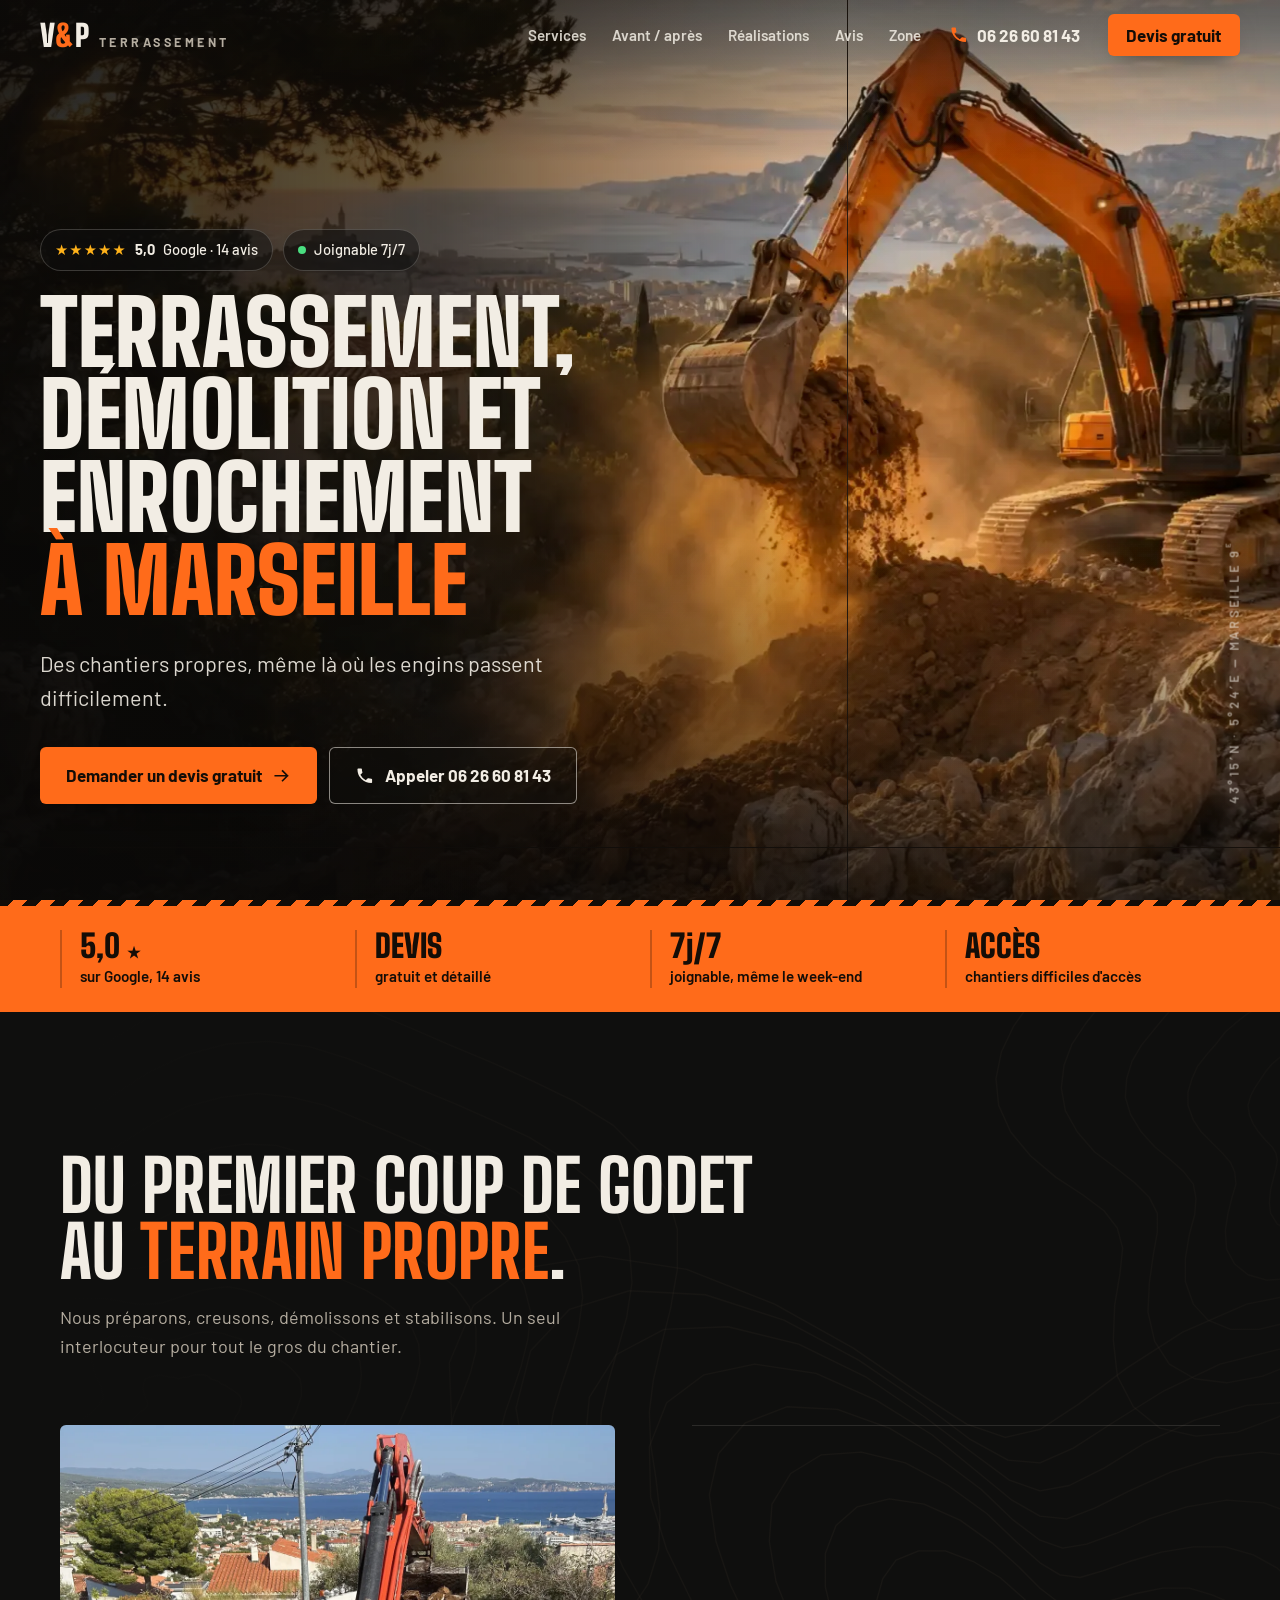
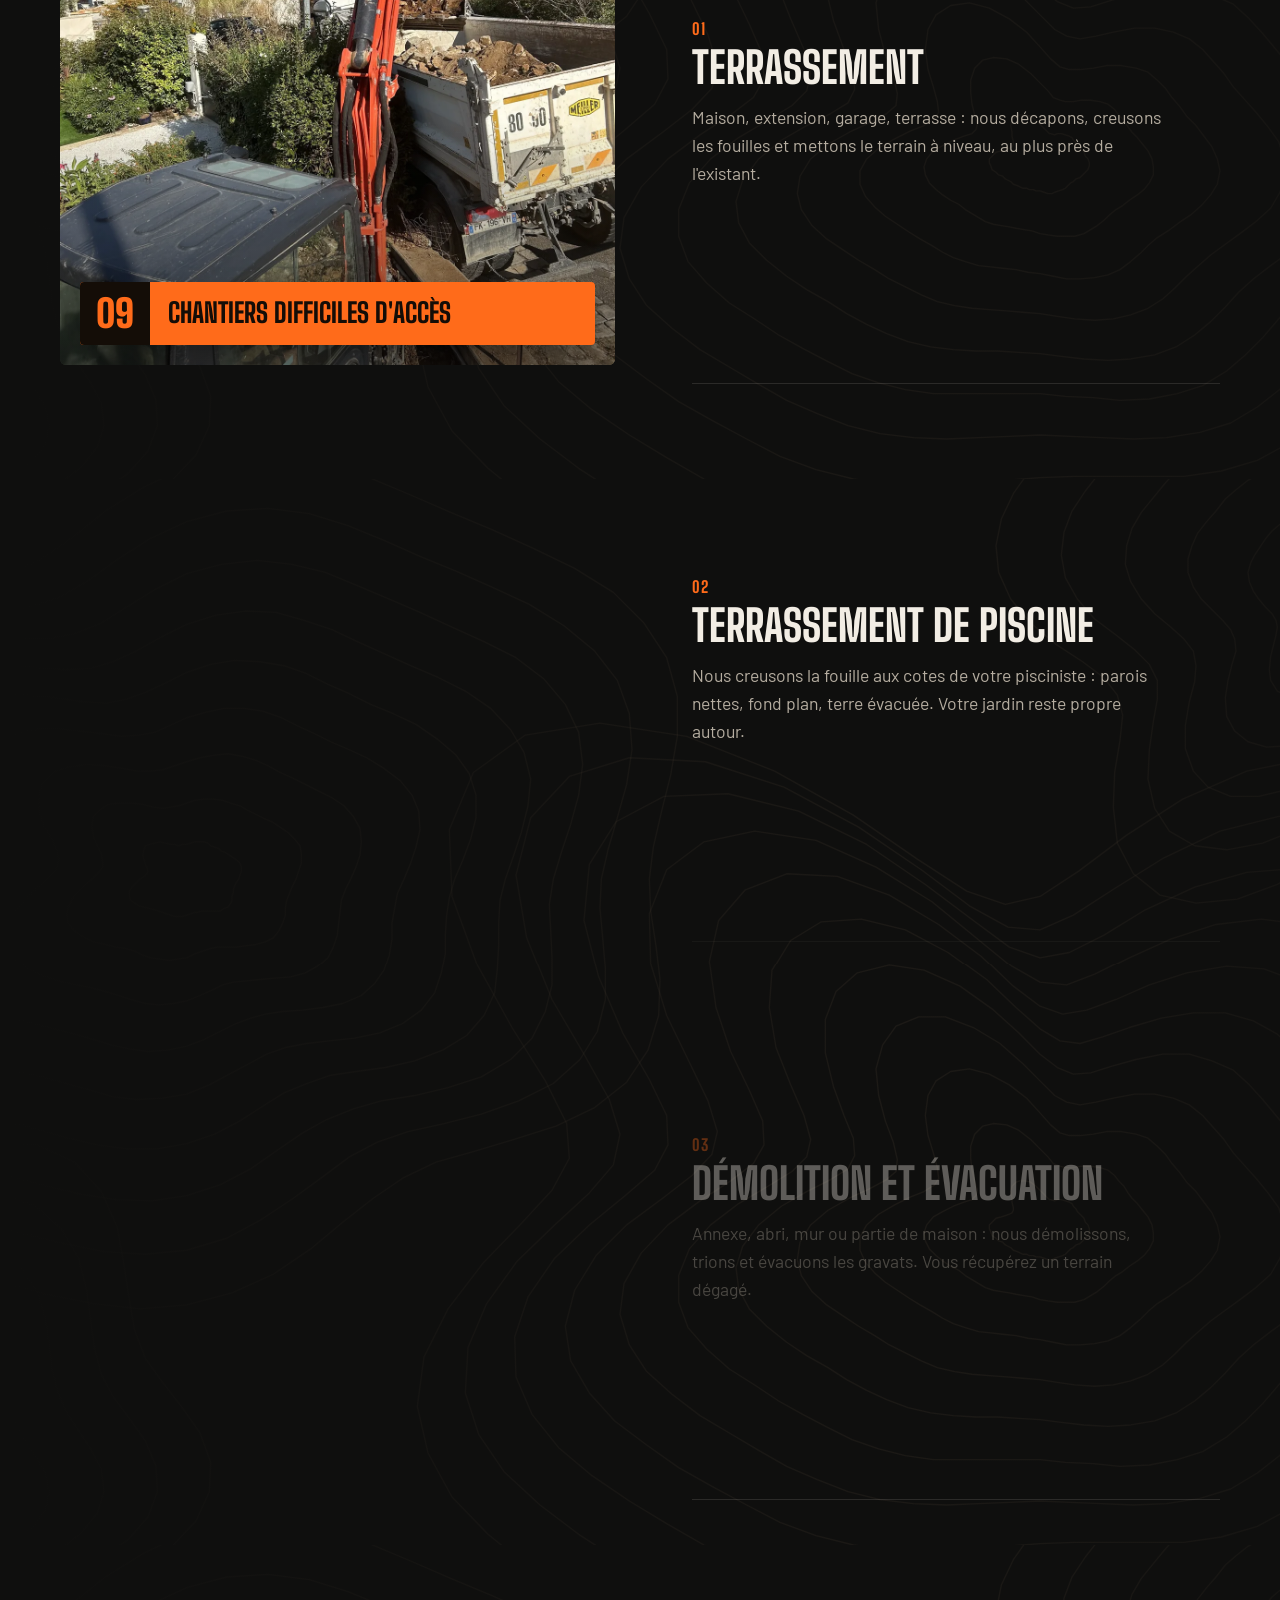
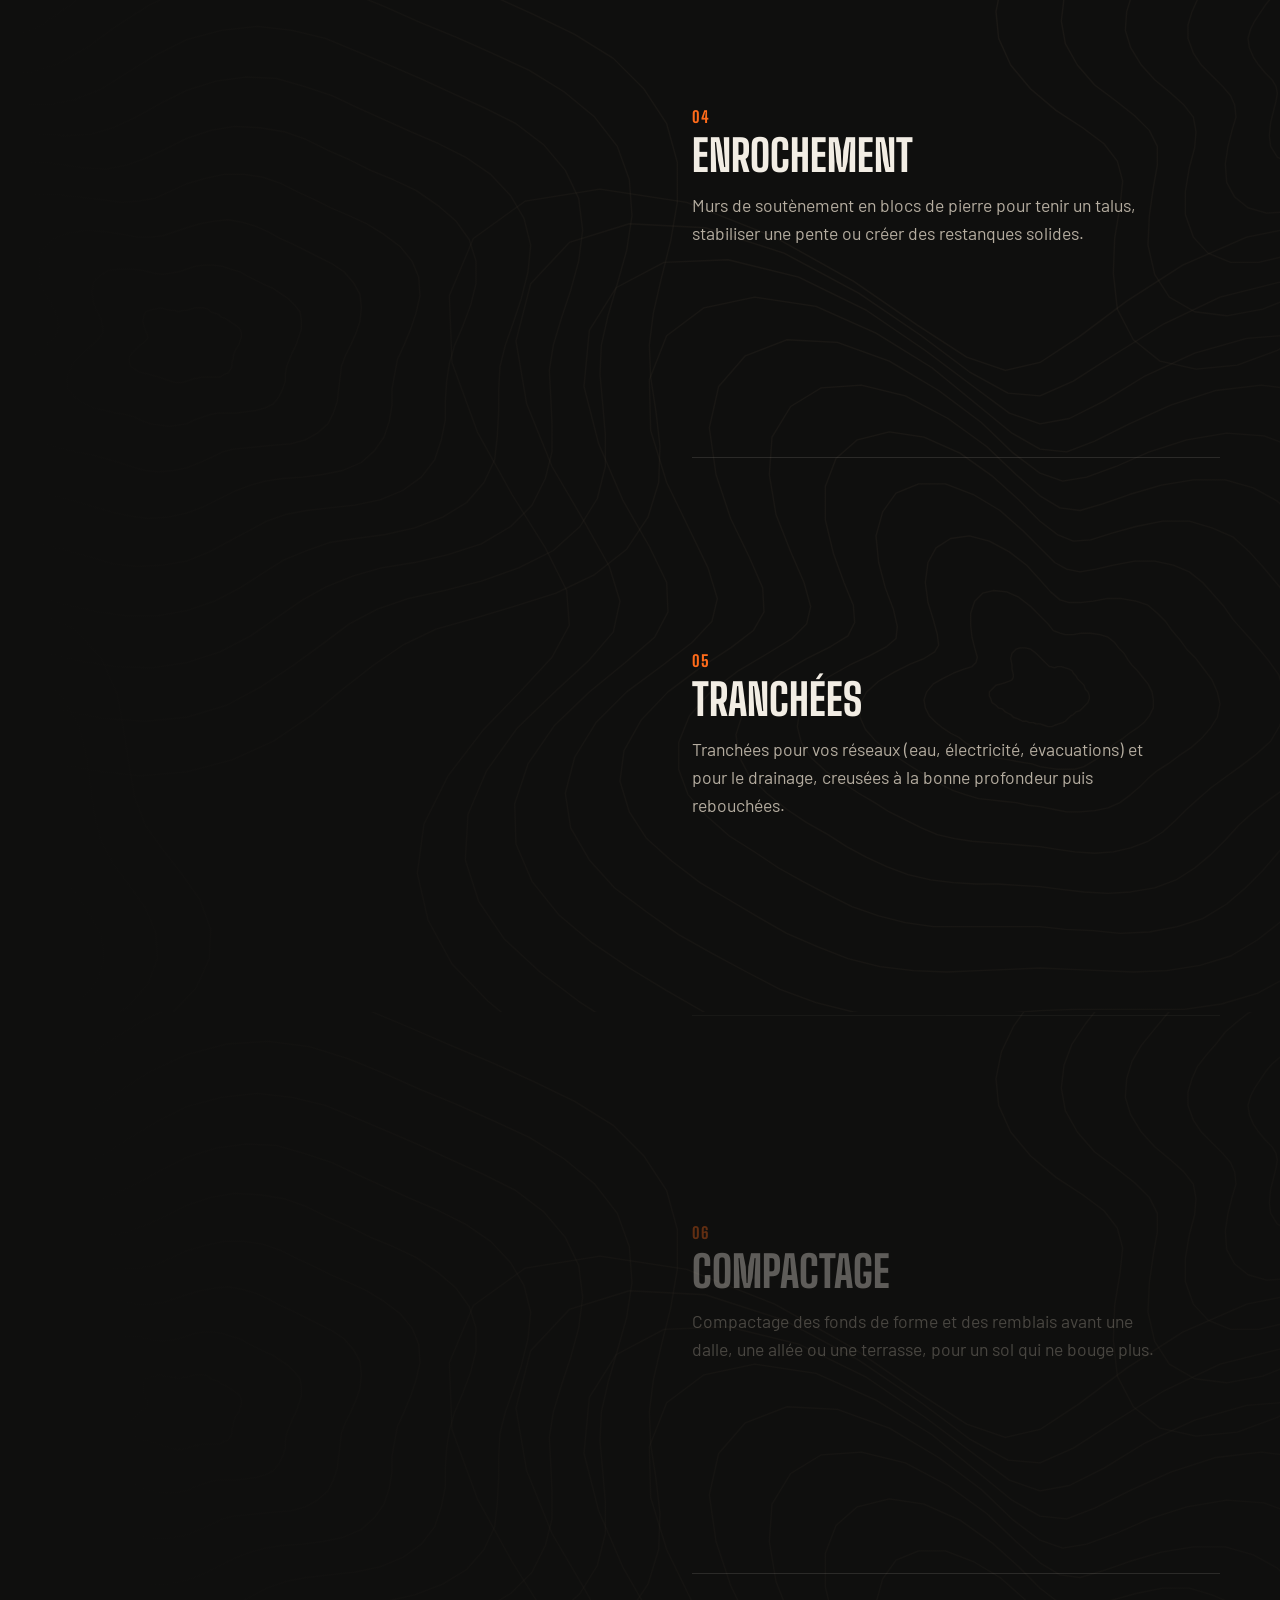
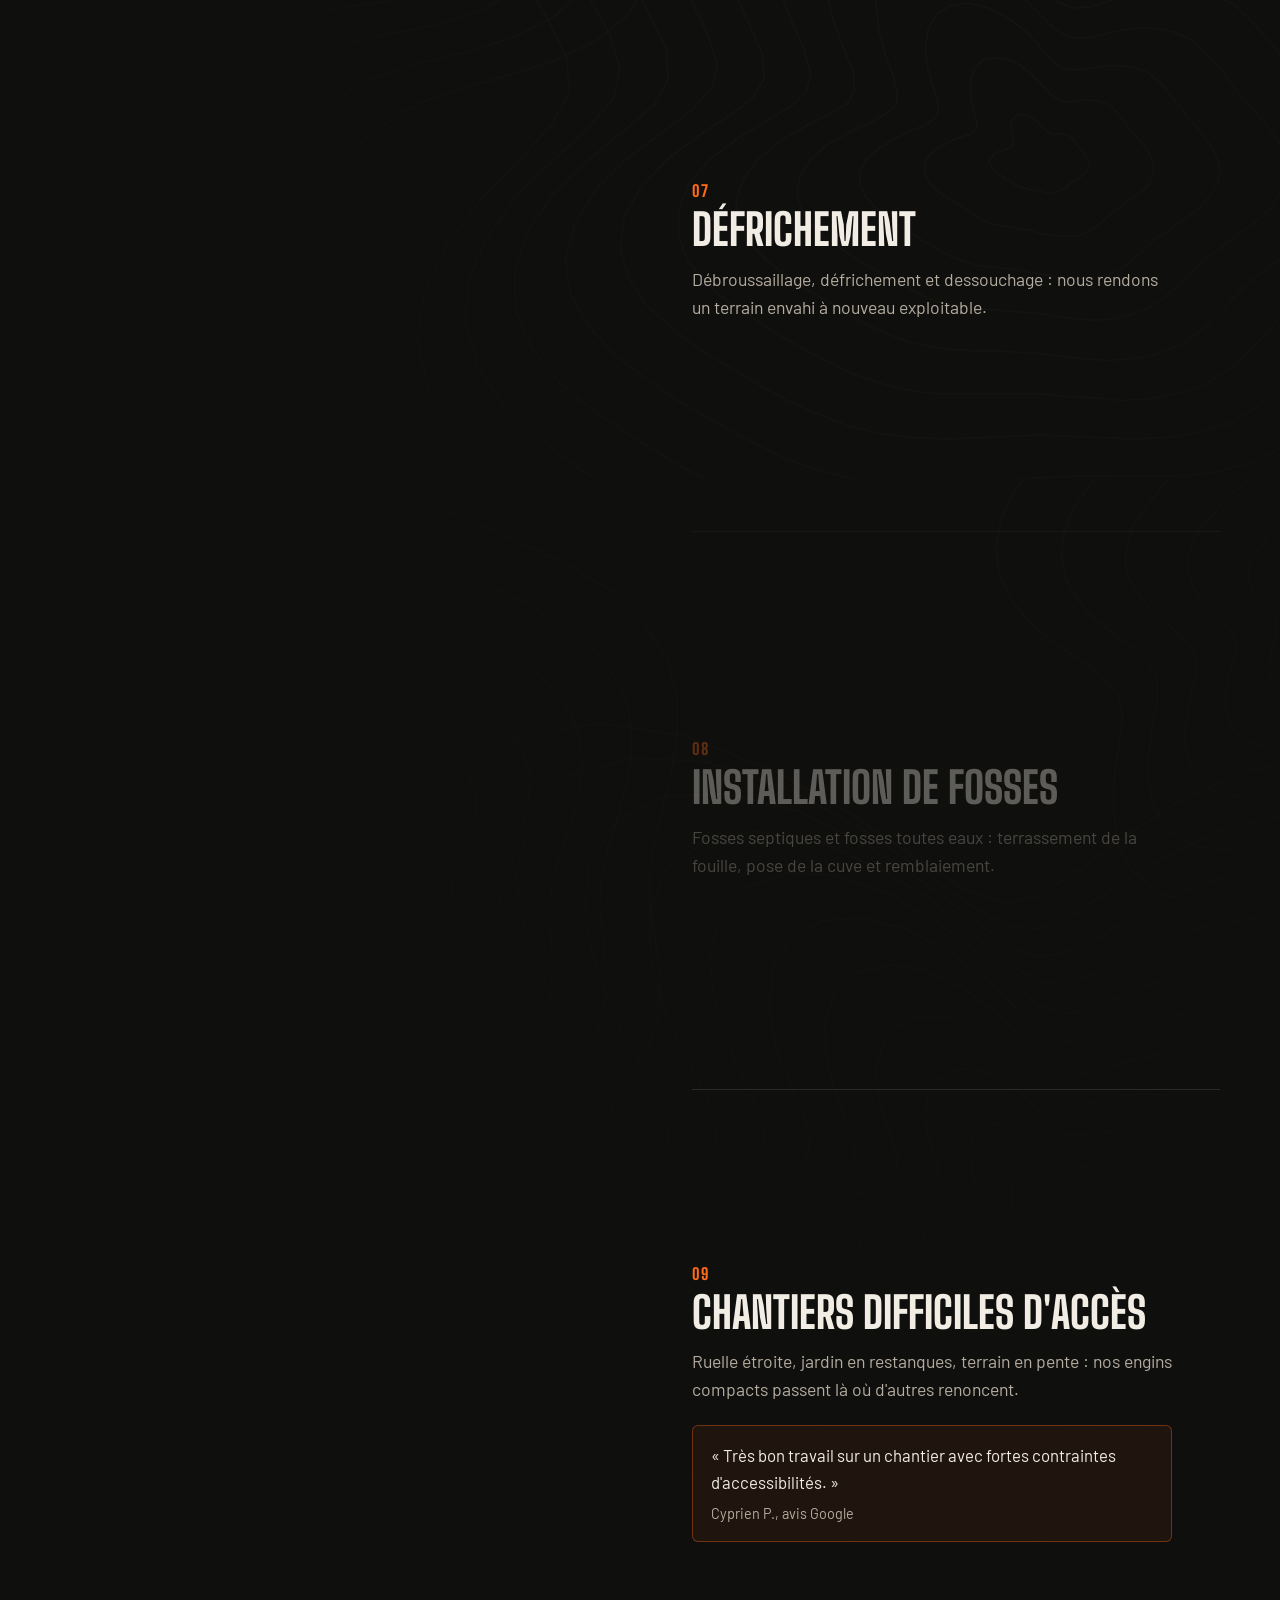
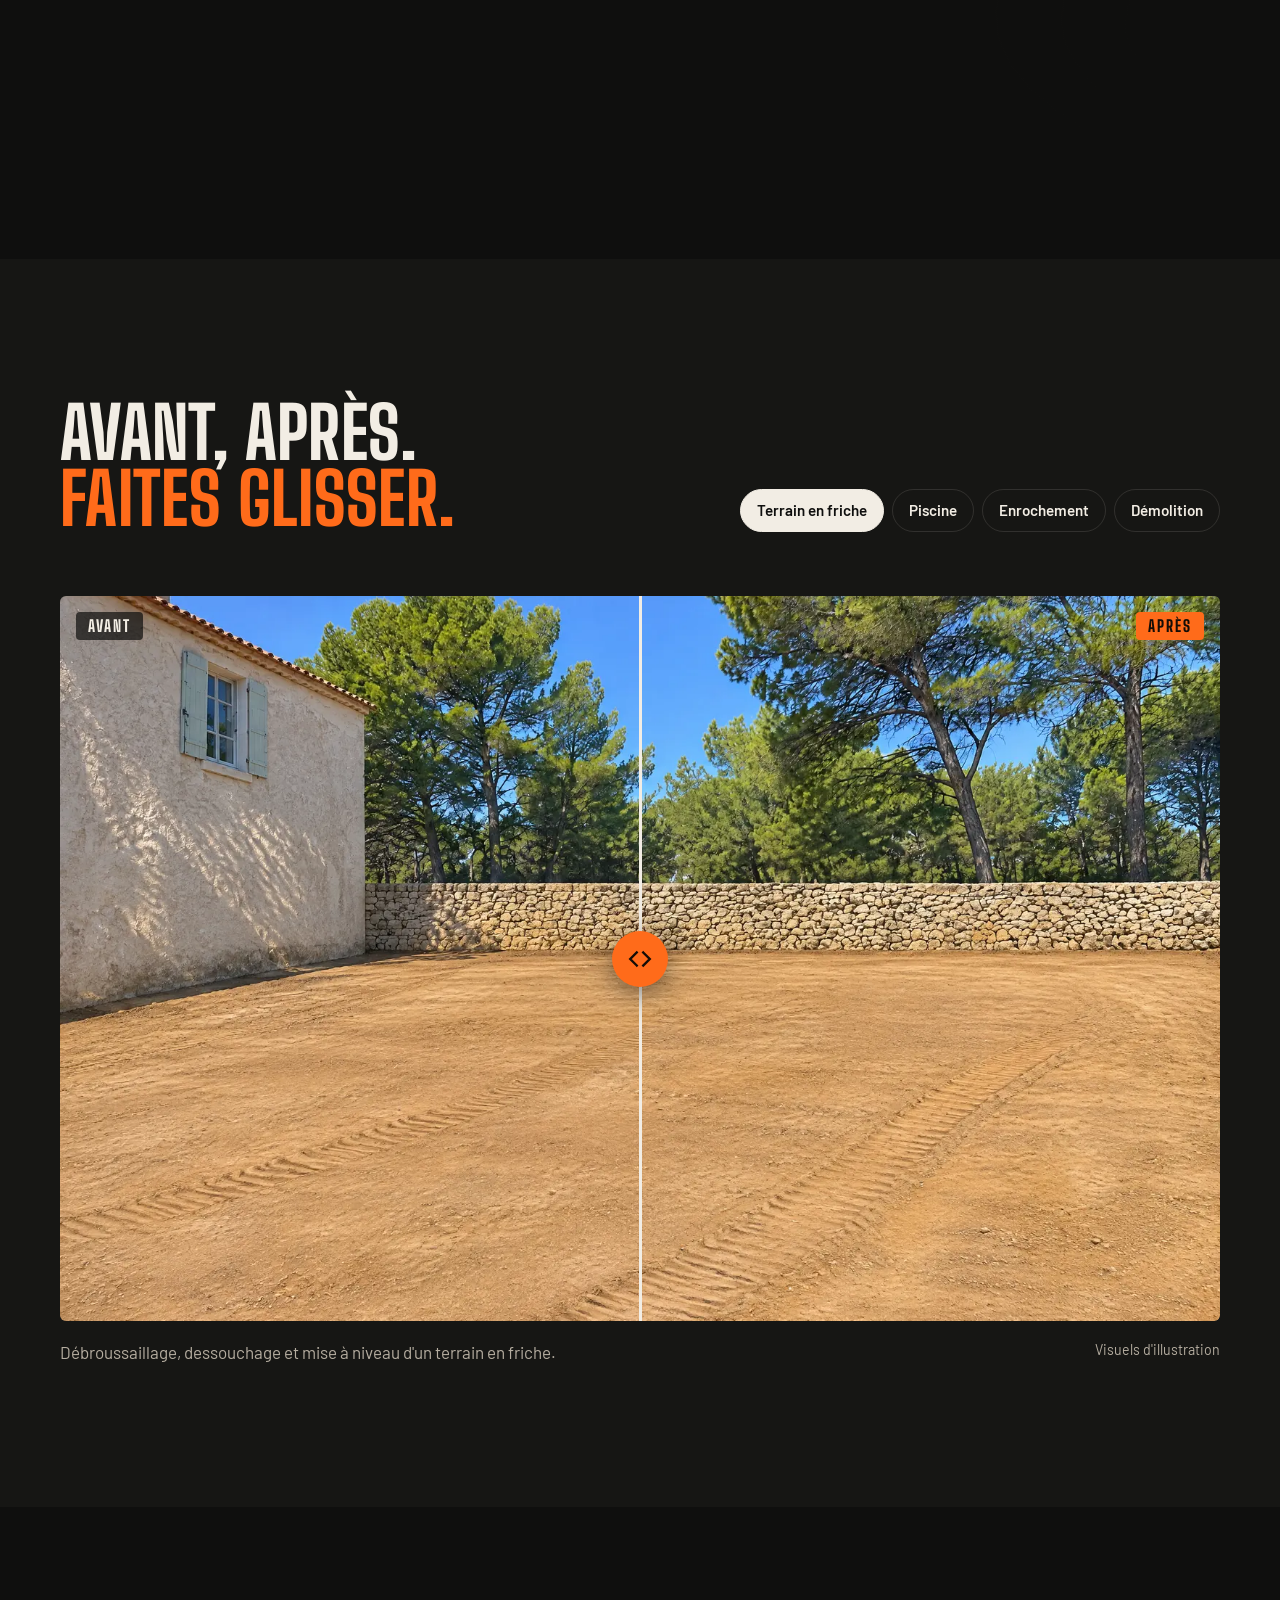
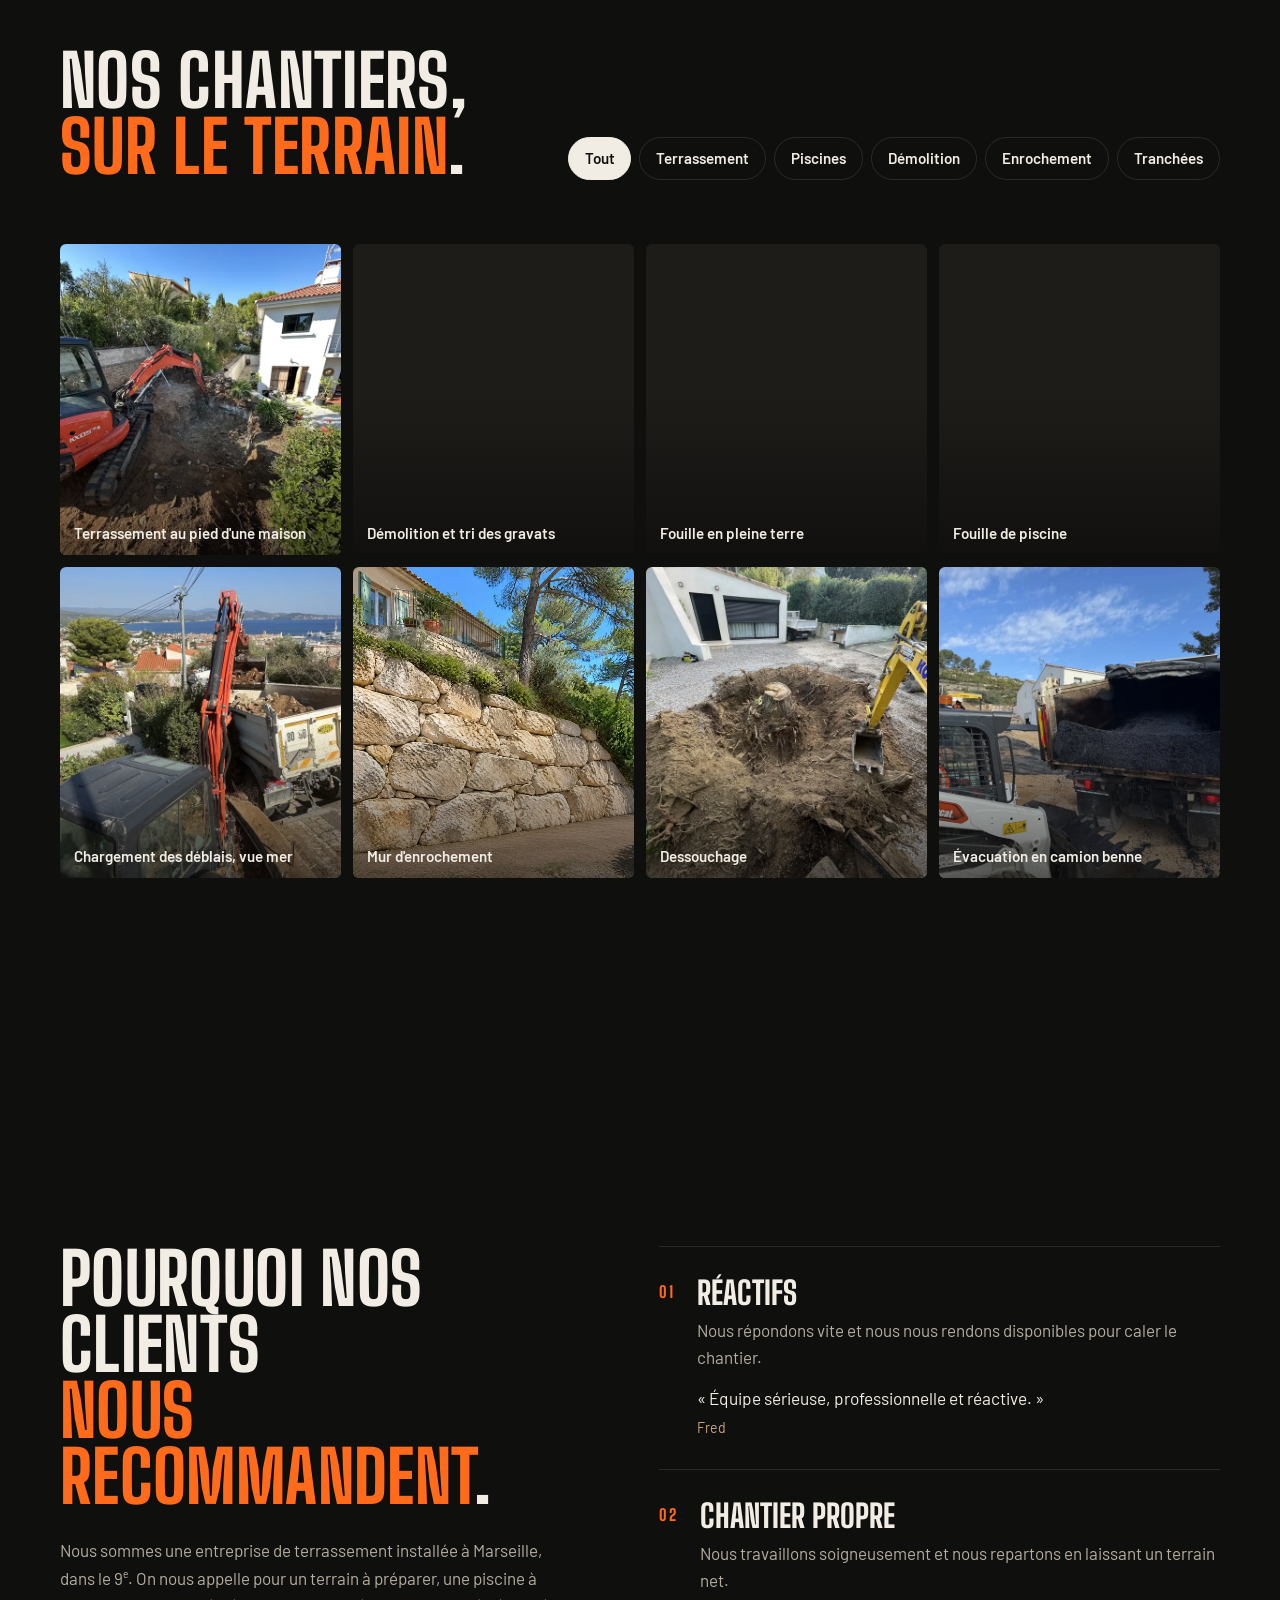
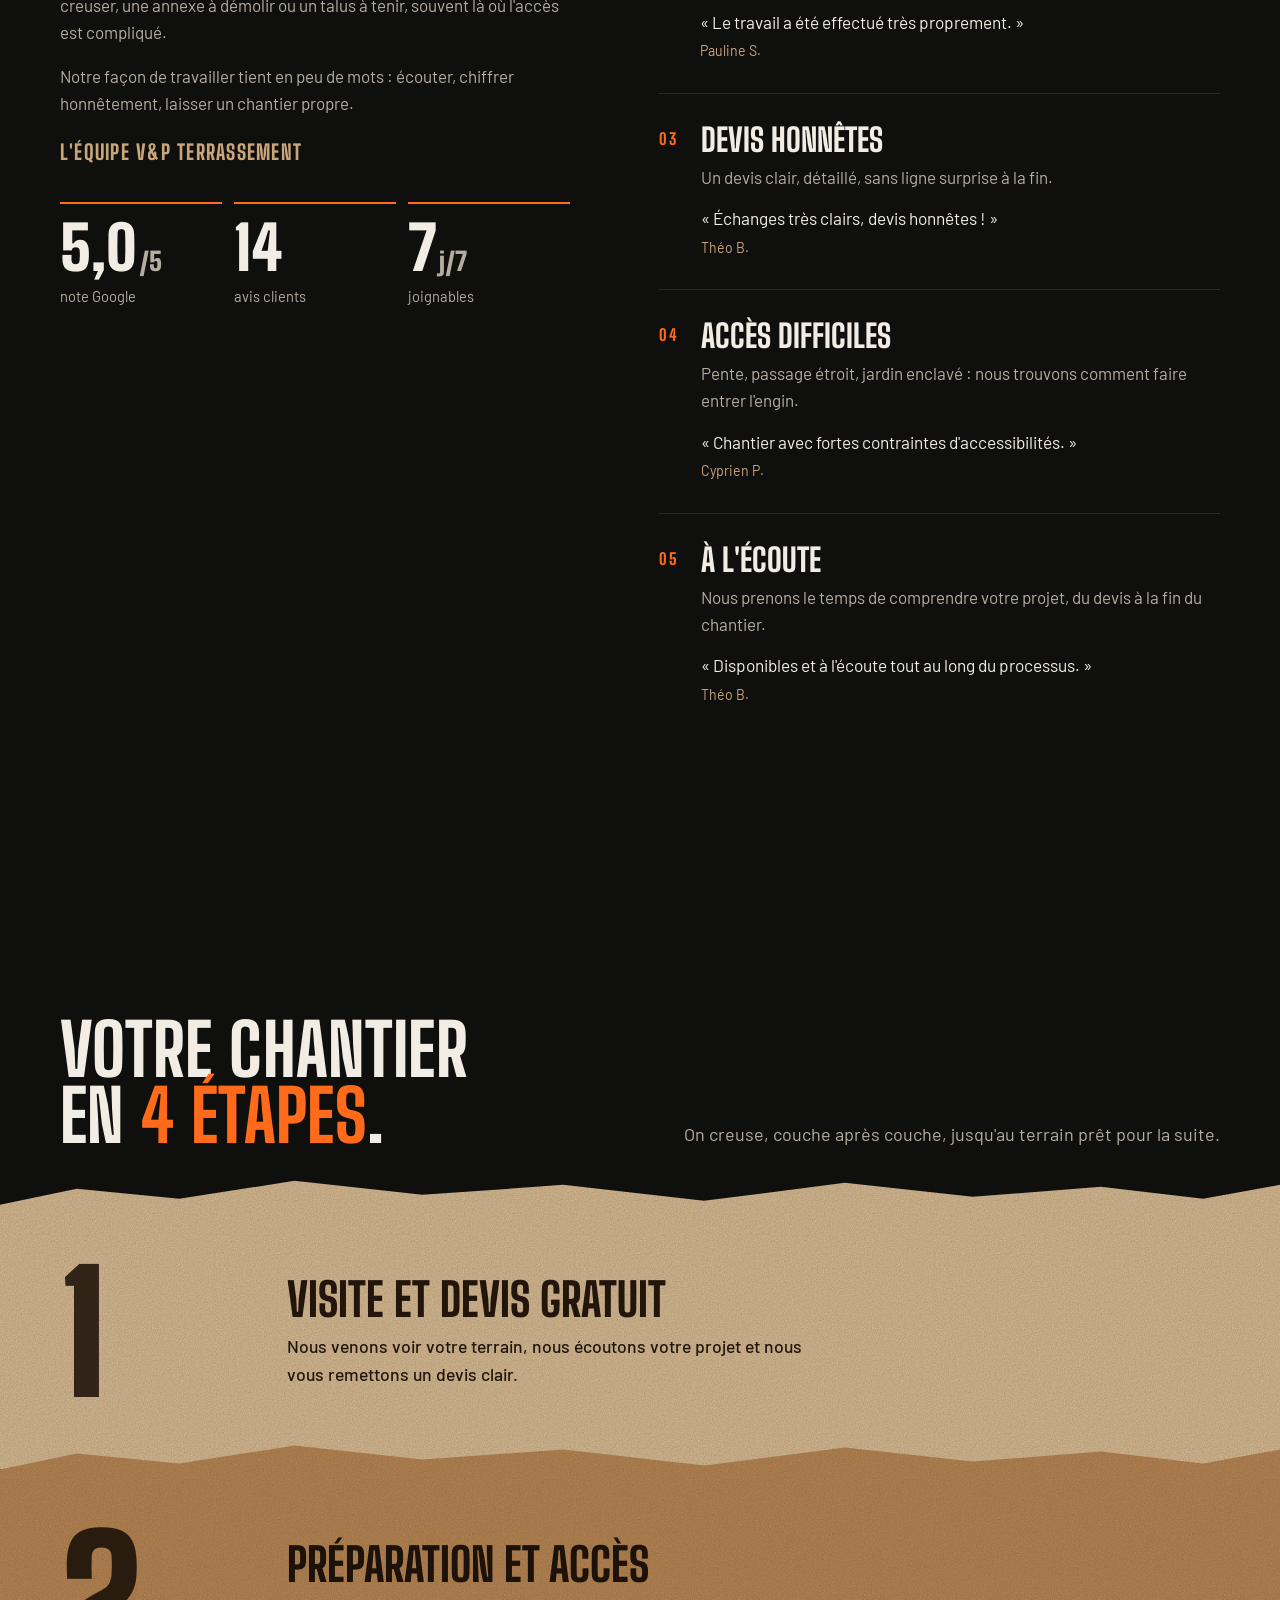
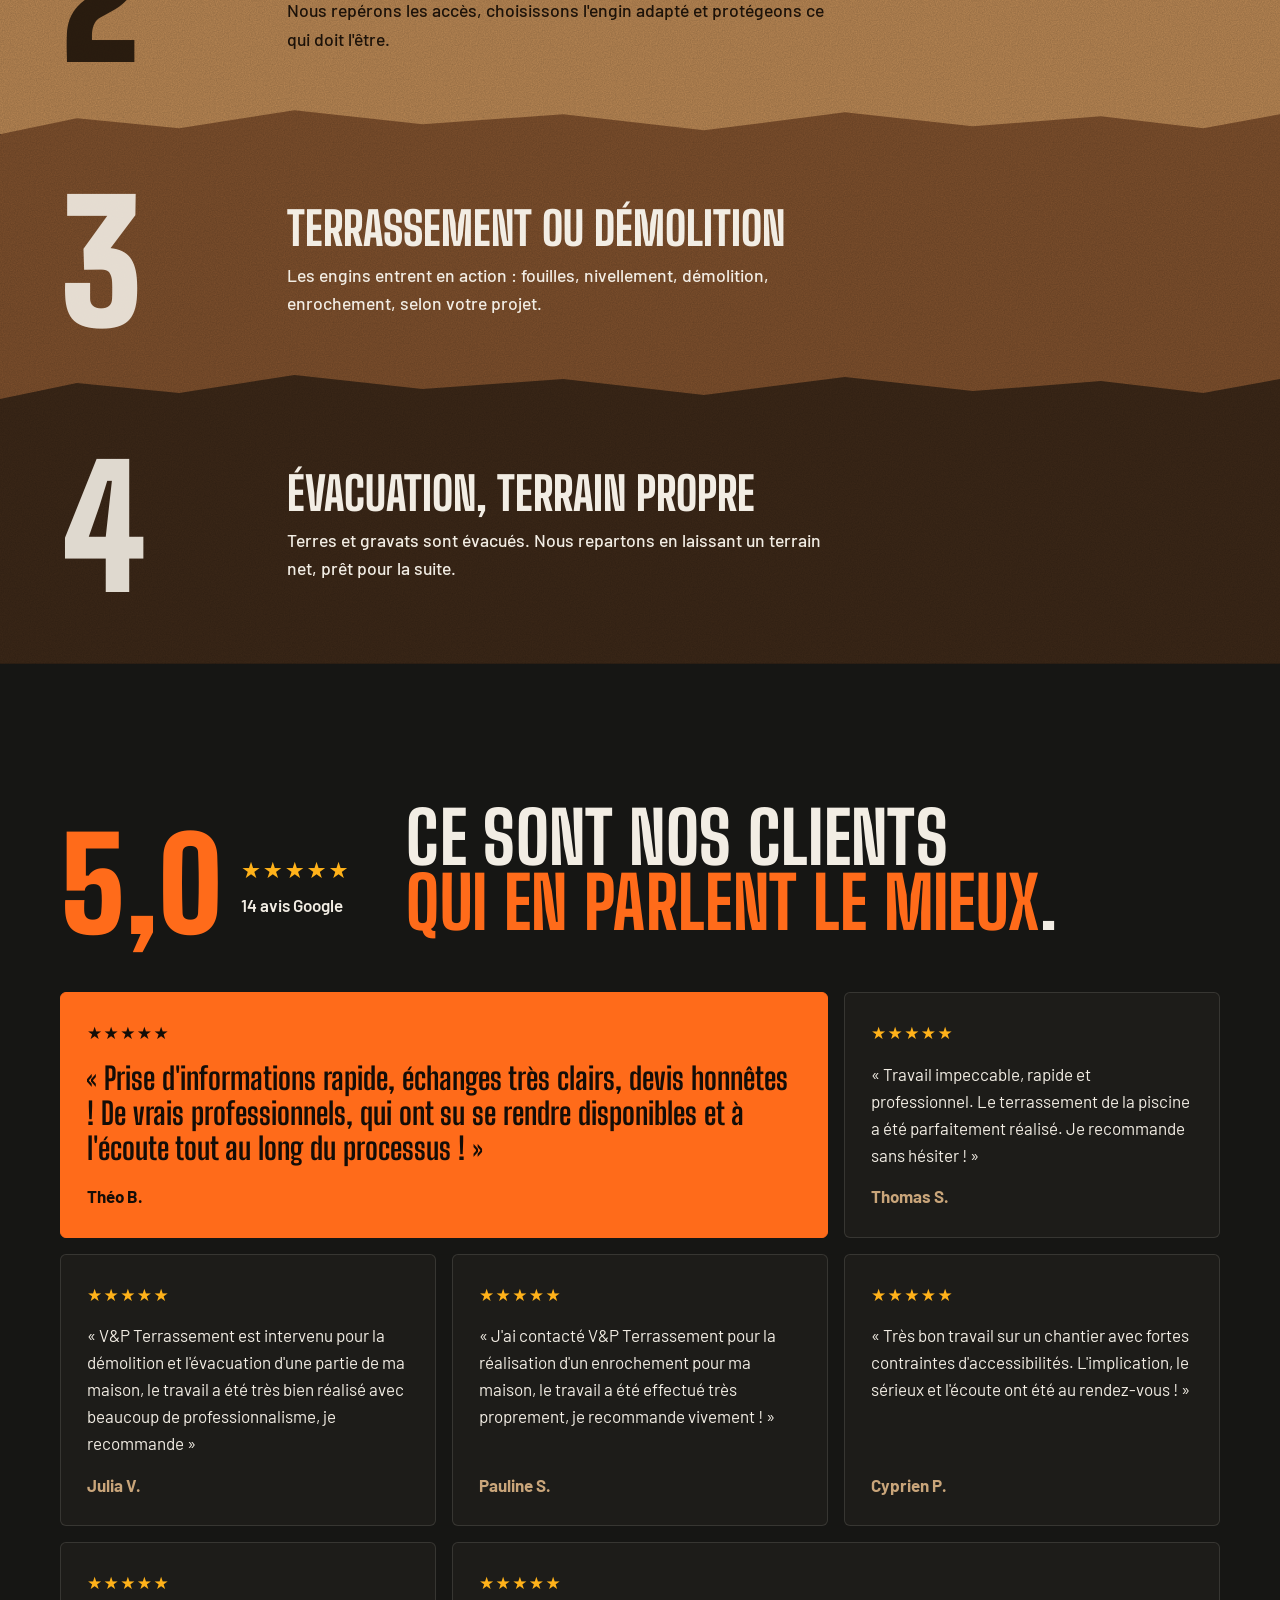
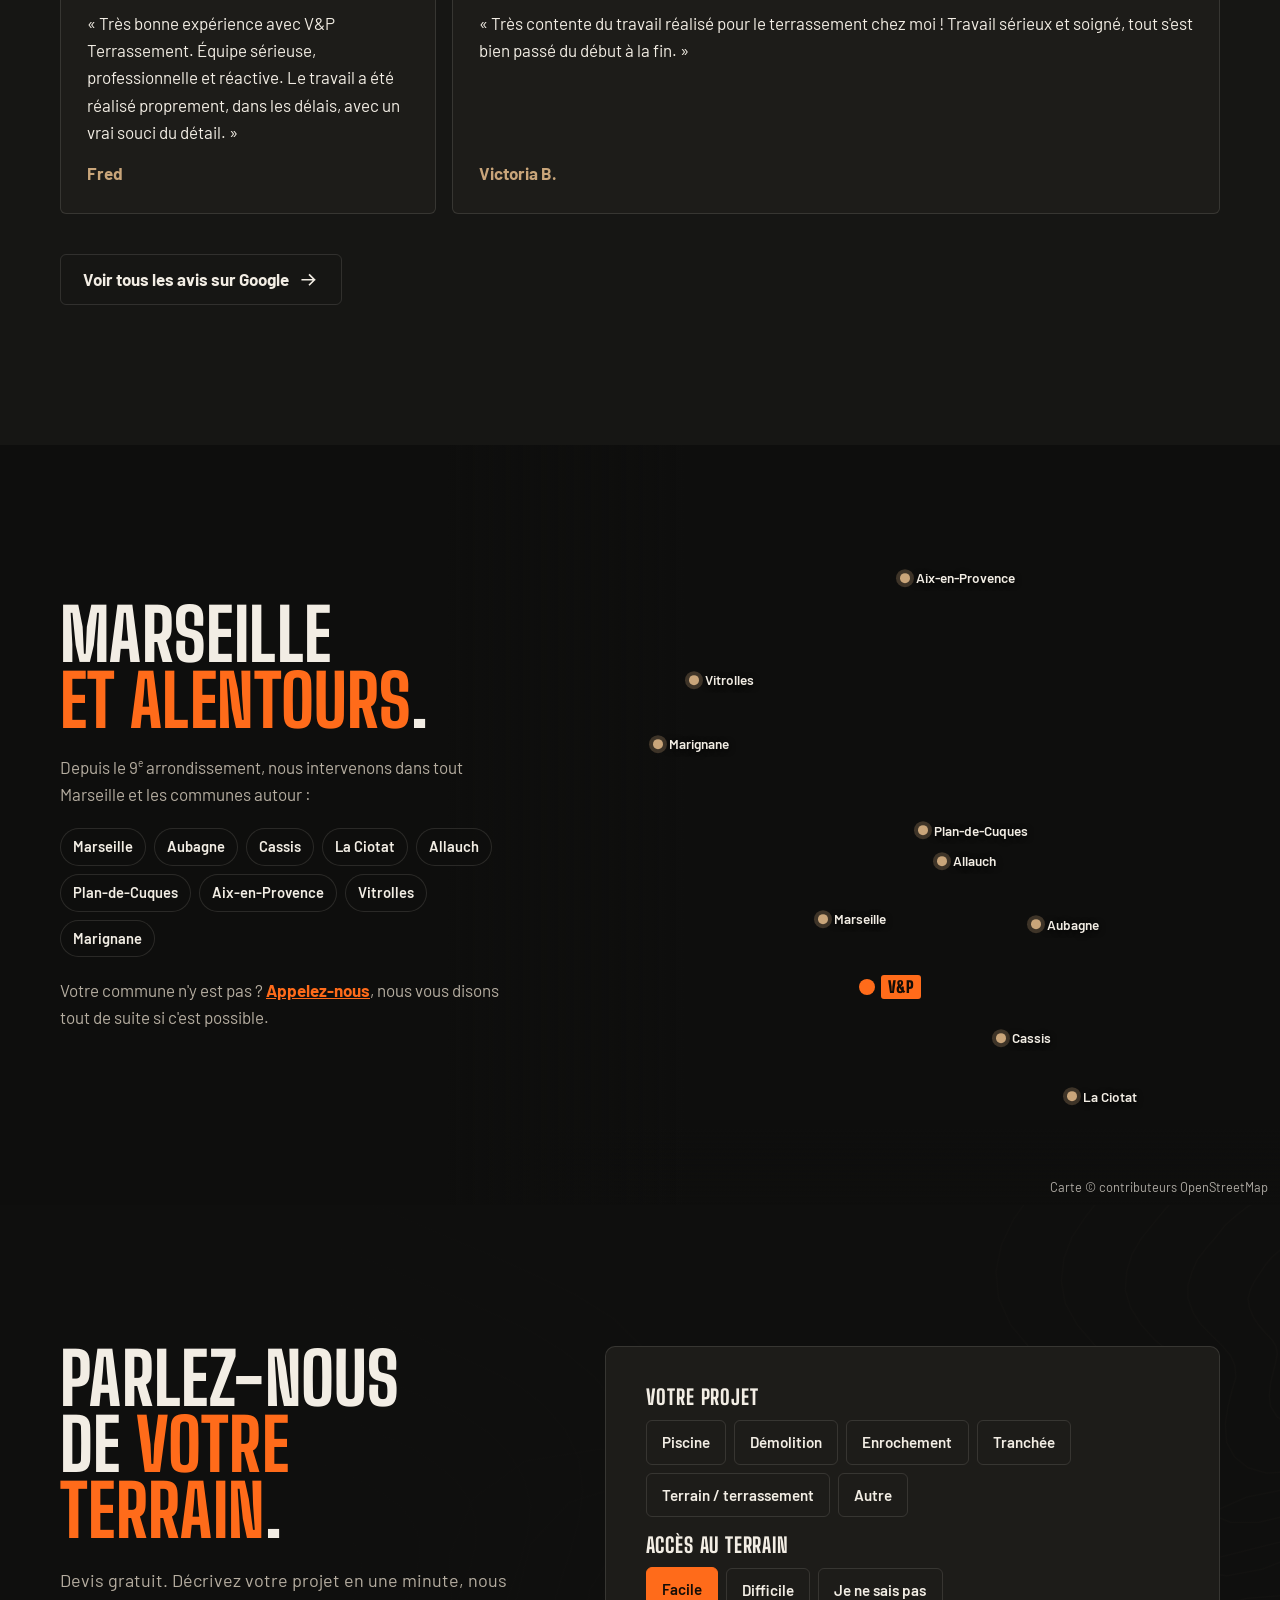
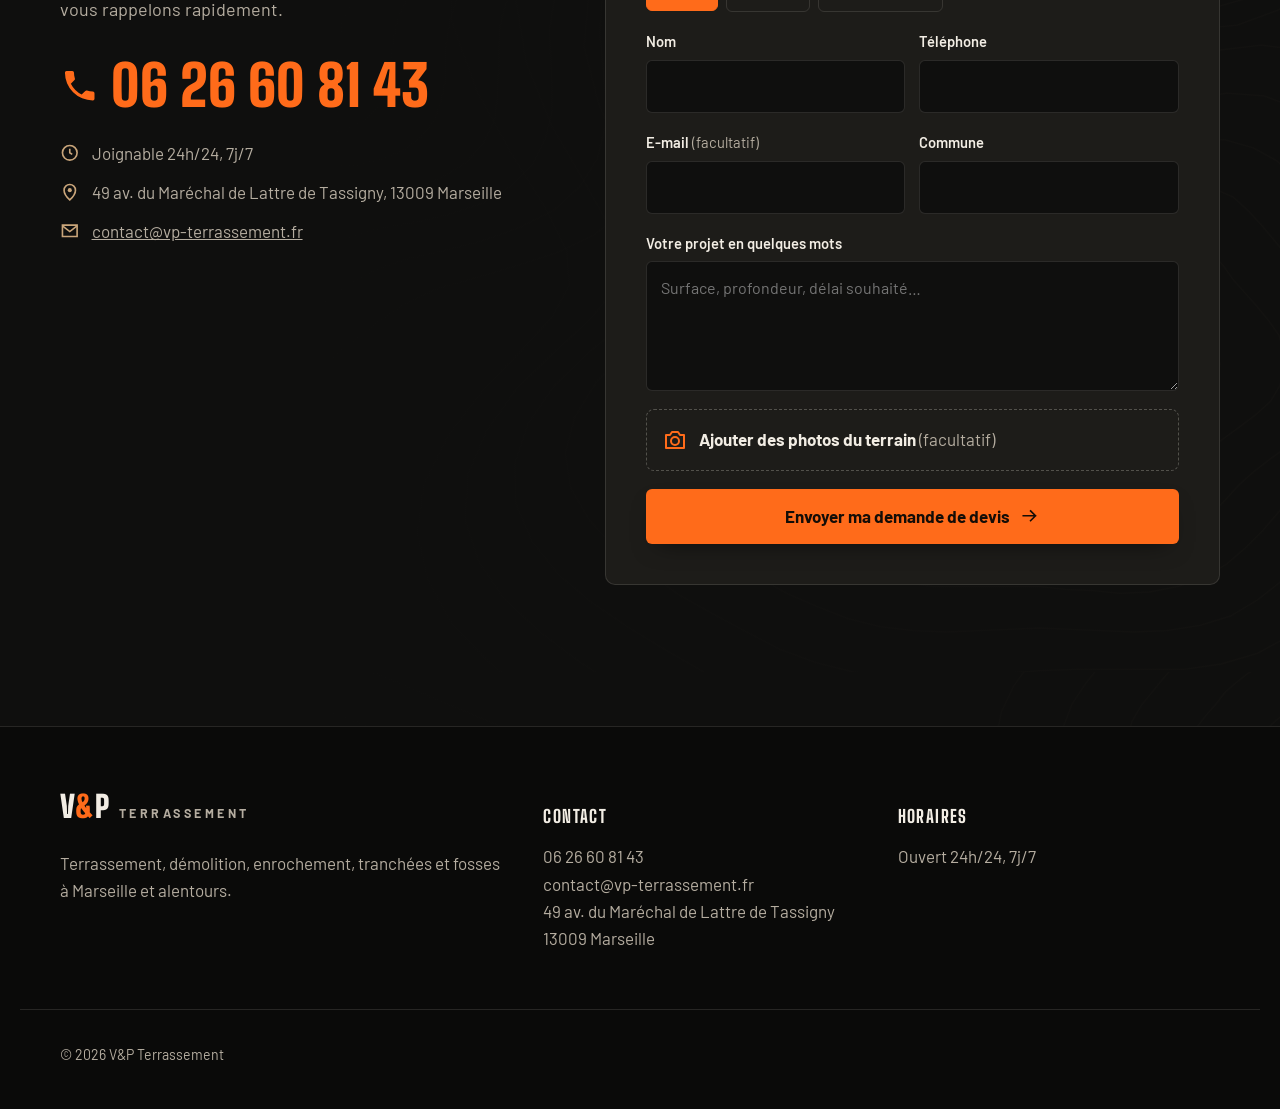
==== commit 64a055f1: "Mise à jour démo V&P Terrassement" ====
--- a/index.html
+++ b/index.html
@@ -80,8 +80,8 @@
     </div>
     <h1 id="h1" class="hero__title">
       <span class="ln"><span>Terrassement,</span></span>
-      <span class="ln"><span>démolition</span></span>
-      <span class="ln"><span>et enrochement</span></span>
+      <span class="ln"><span>démolition et</span></span>
+      <span class="ln"><span>enrochement</span></span>
       <span class="ln"><span class="hl">à Marseille</span></span>
     </h1>
     <p class="hero__sub">Des chantiers propres, même là où les engins passent difficilement.</p>
--- a/styles.css
+++ b/styles.css
@@ -42,7 +42,7 @@
 .btn:hover > .i:last-child{transform:translateX(3px)}
 .btn:active{transform:translateY(0) scale(.98)}
 .btn--lg{font-size:1.0625rem;padding:1.05em 1.5em}
-.btn--orange{background:var(--orange);color:#140d07;box-shadow:0 10px 30px -12px rgba(255,107,26,.7)}
+.btn--orange{background:var(--orange);color:#140d07;box-shadow:0 10px 24px -12px rgba(0,0,0,.6)}
 .btn--orange:hover{background:var(--orange-2)}
 .btn--ghost{background:rgba(15,15,14,.35);color:var(--bone);border:1.5px solid rgba(242,237,228,.55);backdrop-filter:blur(6px);-webkit-backdrop-filter:blur(6px)}
 .btn--ghost:hover{border-color:var(--bone);background:rgba(15,15,14,.55)}
@@ -78,7 +78,7 @@
 .hero__media,.hero__media picture,.hero__poster,.hero__video{position:absolute;inset:0;width:100%;height:100%;object-fit:cover}
 .hero__media{z-index:-2;background:#2a1d12}
 .hero__poster{animation:heroZoom 2.4s var(--ease) both}
-.hero__video{opacity:0;transition:opacity 1s}
+.hero__video{opacity:0;transition:opacity .25s}
 .hero__video.is-on{opacity:1}
 @keyframes heroZoom{from{transform:scale(1.06)}to{transform:scale(1)}}
 .hero__veil{position:absolute;inset:0;z-index:-1;background:
@@ -89,10 +89,10 @@
 .hero__badges{display:flex;flex-wrap:wrap;gap:10px;margin-bottom:22px}
 .pill{display:inline-flex;align-items:center;gap:8px;padding:8px 14px;border-radius:99px;background:rgba(15,15,14,.5);border:1px solid rgba(242,237,228,.2);backdrop-filter:blur(8px);-webkit-backdrop-filter:blur(8px);font-size:.92rem;font-weight:500;text-decoration:none}
 .pill strong{font-weight:700}
-.pill--live i{width:8px;height:8px;border-radius:50%;background:#4ade80;box-shadow:0 0 0 0 rgba(74,222,128,.6);animation:live 2s infinite}
+.pill--live i{width:8px;height:8px;border-radius:50%;background:#4ade80}
 @keyframes live{70%{box-shadow:0 0 0 8px rgba(74,222,128,0)}100%{box-shadow:0 0 0 0 rgba(74,222,128,0)}}
-.hero__title{font:900 clamp(2.8rem,min(7.2vw,calc(10 * var(--vh,1vh))),7rem)/.88 var(--display);text-transform:uppercase;margin:0 0 22px;letter-spacing:.002em;max-width:12ch}
-.hero__title .ln{display:block;overflow:hidden;padding:.14em 0 .04em;margin-top:-.14em}
+.hero__title{font:900 clamp(2.8rem,min(7.2vw,calc(10 * var(--vh,1vh))),7rem)/.88 var(--display);text-transform:uppercase;margin:0 0 22px;letter-spacing:.002em}
+.hero__title .ln{display:block;white-space:nowrap;overflow:hidden;padding:.14em 0 .04em;margin-top:-.14em}
 .hero__title .ln>span{display:inline-block;animation:rise 1s var(--ease) both}
 .hero__title .ln:nth-child(2)>span{animation-delay:.08s}
 .hero__title .ln:nth-child(3)>span{animation-delay:.16s}
@@ -140,7 +140,7 @@
 .svc__n{font:800 1rem/1 var(--display);color:var(--orange);letter-spacing:.1em}
 .svc__item h3{font:800 clamp(2rem,3.4vw,3rem)/.95 var(--display);text-transform:uppercase;margin:10px 0 14px}
 .svc__item p{margin:0;color:var(--mute);max-width:30rem;font-size:1.1rem}
-.svc__item blockquote{margin:22px 0 0;padding:16px 18px;border-left:3px solid var(--orange);background:rgba(255,107,26,.07);font-size:1.05rem;max-width:30rem}
+.svc__item blockquote{margin:22px 0 0;padding:16px 18px;border:1px solid rgba(255,107,26,.35);border-radius:var(--r);background:rgba(255,107,26,.07);font-size:1.05rem;max-width:30rem}
 .svc__item cite{display:block;margin-top:6px;font-style:normal;font-size:.9rem;color:var(--mute)}
 
 /* ---------- before / after ---------- */
@@ -163,7 +163,7 @@
 .ba__img.swap{animation:swap .5s var(--ease)}
 @keyframes swap{from{opacity:.2}to{opacity:1}}
 .ba__cap{margin:18px 0 0;color:var(--mute);display:flex;justify-content:space-between;gap:16px;flex-wrap:wrap}
-.ba__cap small{opacity:.6}
+.ba__cap small{color:var(--mute)}
 
 /* ---------- gallery (Tetris) ---------- */
 .filters{display:flex;flex-wrap:wrap;gap:8px;justify-content:flex-end}
@@ -189,7 +189,7 @@
 .stats{display:grid;grid-template-columns:repeat(3,1fr);gap:12px;margin:40px 0 0}
 .stats div{border-top:2px solid var(--orange);padding-top:14px}
 .stats dt{font:900 clamp(2.6rem,5vw,3.8rem)/1 var(--display)}
-.stats dt small{font-size:.45em;color:var(--mute);margin-left:2px}
+.stats dt small{font-size:max(.42em,15px);color:var(--mute);margin-left:2px}
 .stats dd{margin:6px 0 0;color:var(--mute);font-size:.92rem}
 .why__list{list-style:none;margin:0;padding:0;counter-reset:w}
 .why__list li{counter-increment:w;display:grid;grid-template-columns:auto 1fr;column-gap:22px;padding:30px 0;border-top:1px solid var(--line)}
@@ -231,7 +231,7 @@
 .rv cite{font-style:normal;font-weight:700;color:var(--ocre)}
 .rv li:last-child{grid-column:span 2}
 .rv__big{grid-column:span 2;grid-row:span 1;background:var(--orange)!important;color:#140d07;border-color:var(--orange)!important}
-.rv__big p{font:700 clamp(1.5rem,2.4vw,2.1rem)/1.15 var(--display);text-transform:uppercase}
+.rv__big p{font:700 clamp(1.5rem,2.4vw,2.1rem)/1.15 var(--display)}
 .rv__big .stars{color:#140d07}
 .rv__big cite{color:#140d07}
 
@@ -254,7 +254,7 @@
 .towns{list-style:none;margin:20px 0;padding:0;display:flex;flex-wrap:wrap;gap:8px}
 .towns li{padding:6px 12px;border:1px solid var(--line);border-radius:99px;font-weight:600;font-size:.92rem;background:rgba(15,15,14,.6)}
 .zone__more a{color:var(--orange);font-weight:700}
-.osm{position:absolute;right:12px;bottom:8px;margin:0;font-size:.72rem;color:rgba(242,237,228,.55);z-index:2}
+.osm{position:absolute;right:12px;bottom:8px;margin:0;font-size:.8rem;color:rgba(242,237,228,.7);z-index:2}
 
 /* ---------- quote form ---------- */
 .quote{background:var(--ink) url(img/courbes.svg) center top/1600px auto repeat-y}
@@ -369,7 +369,7 @@
   body{font-size:1rem}
   .hero{min-height:560px}
   .hero__veil{background:linear-gradient(0deg,rgba(10,9,8,.95) 0%,rgba(10,9,8,.78) 38%,rgba(10,9,8,.15) 65%,rgba(10,9,8,.45) 100%)}
-  .hero__title{font-size:clamp(2.7rem,13.2vw,4rem);margin-bottom:14px}
+  .hero__title{font-size:min(calc((100vw - 2 * var(--gut)) / 6.05),4.6rem);margin-bottom:14px}
   .hero__sub{margin-bottom:22px}
   .hero__ctas{flex-direction:column}
   .hero__ctas .btn{width:100%}
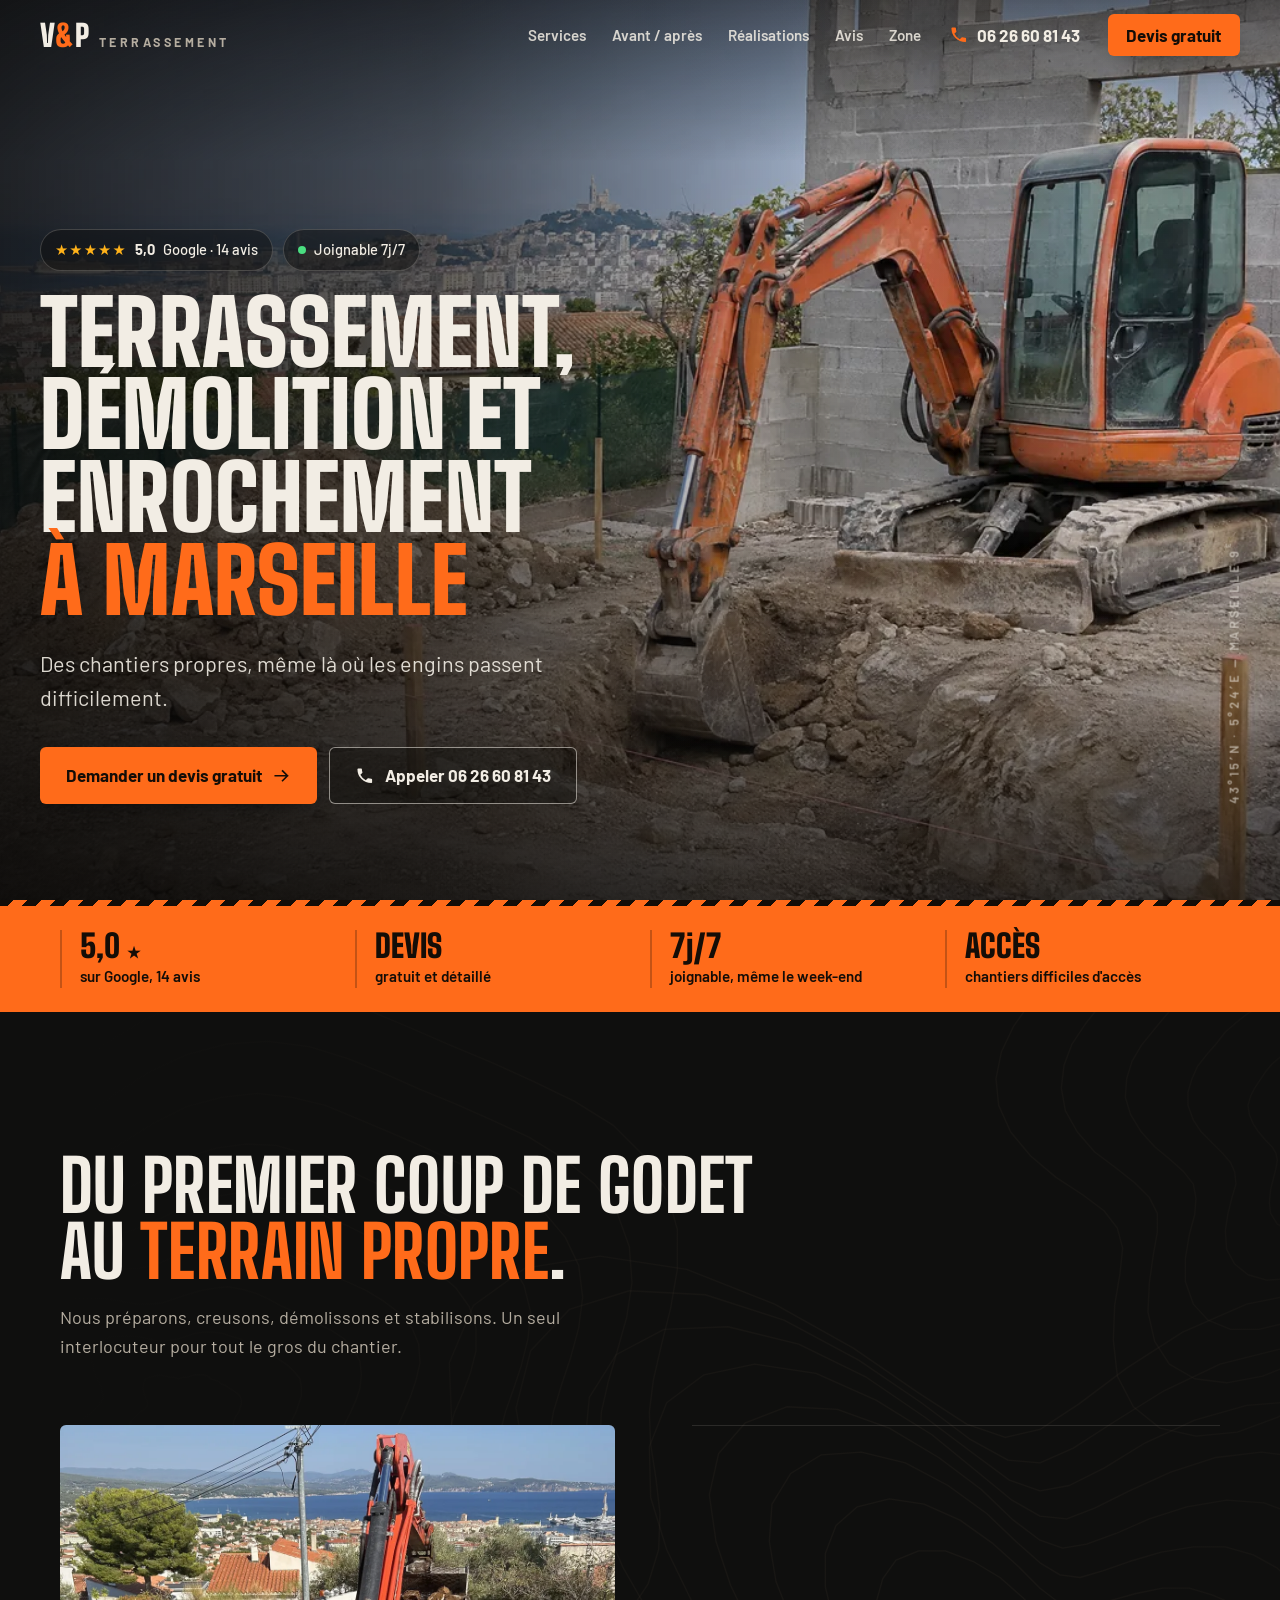
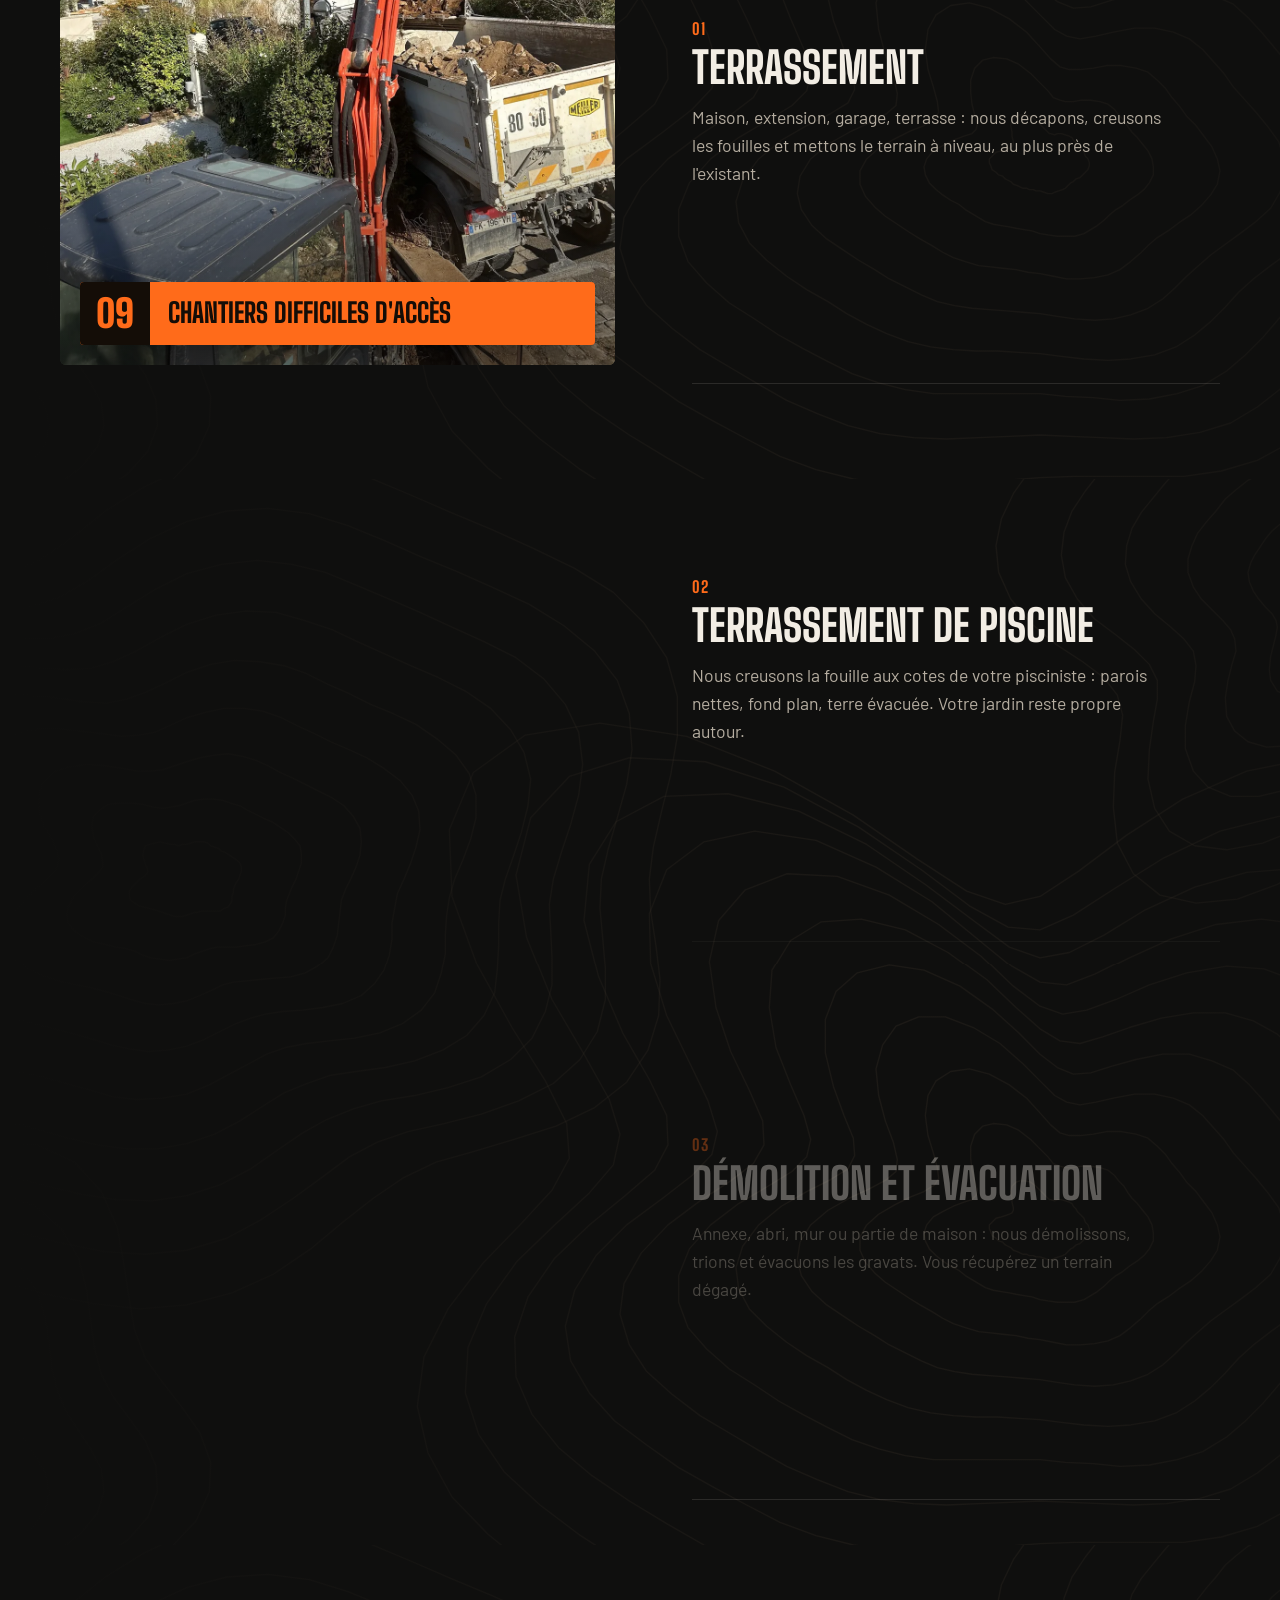
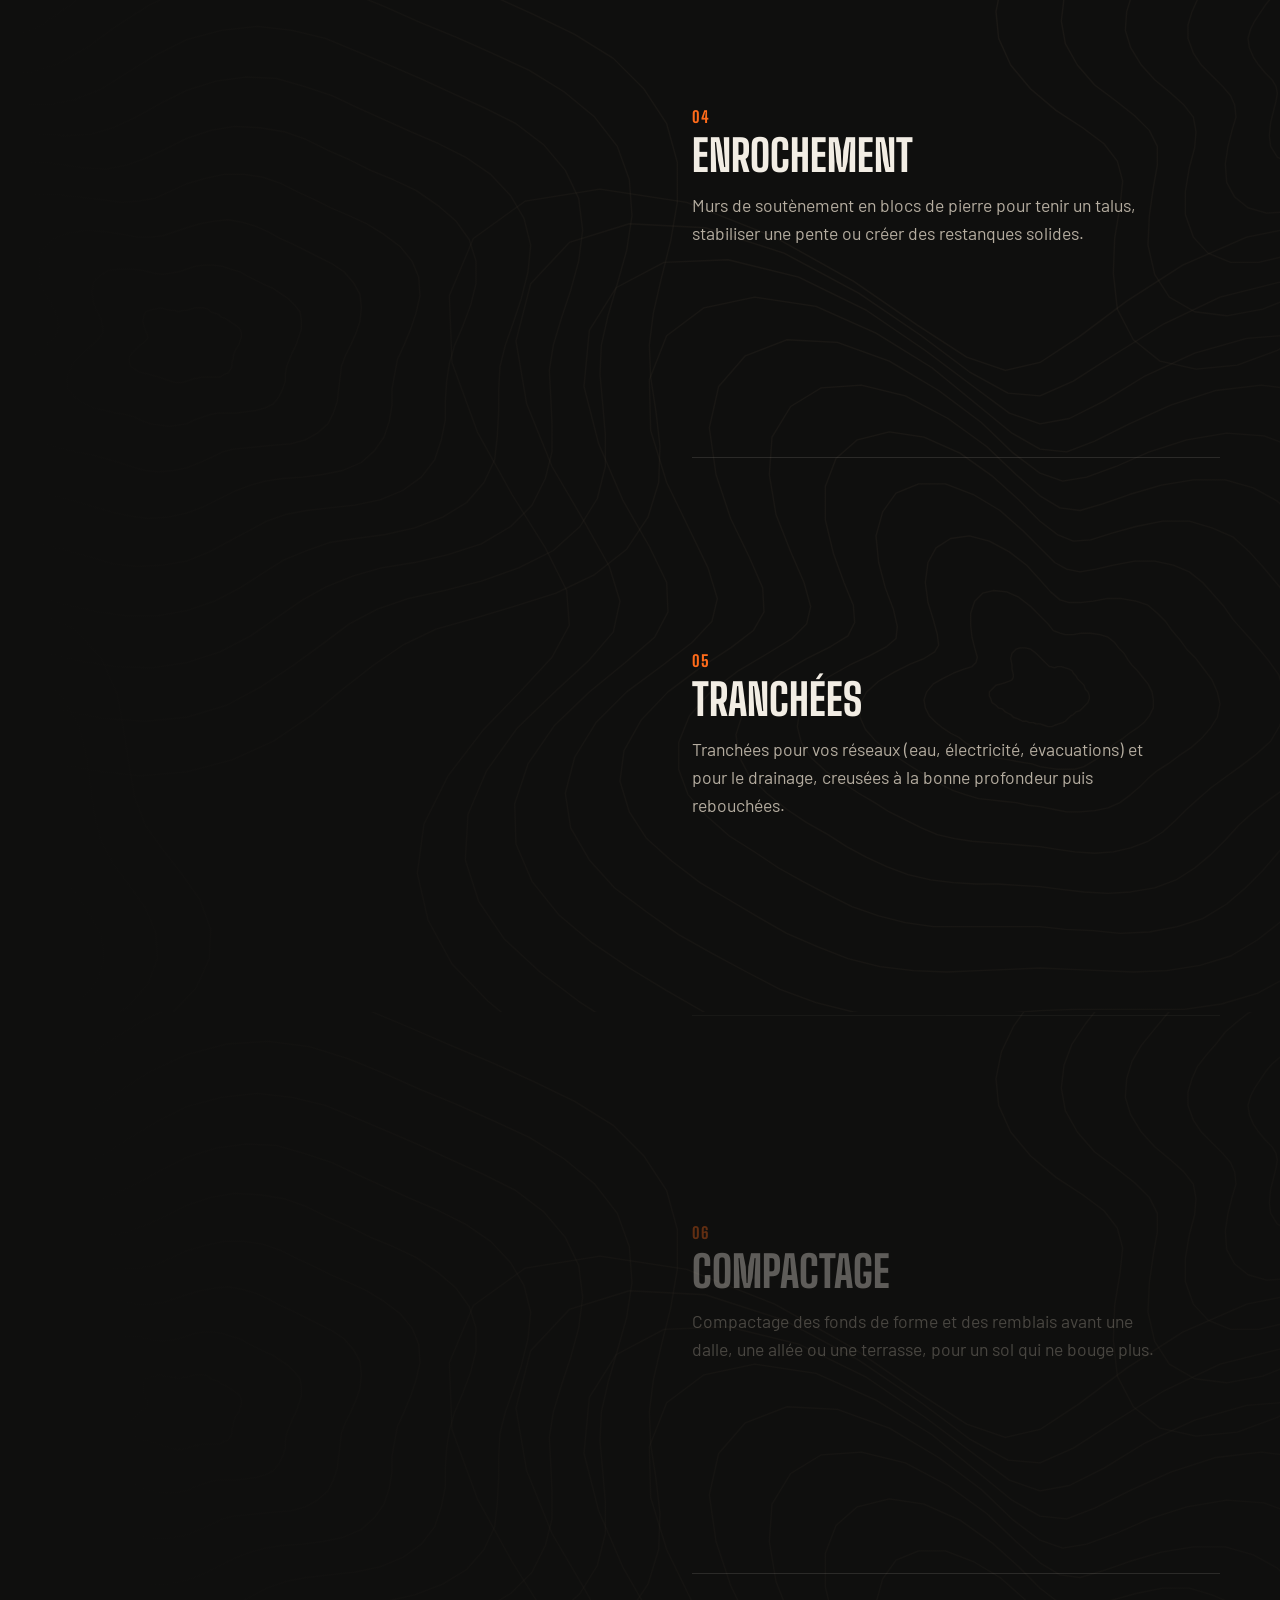
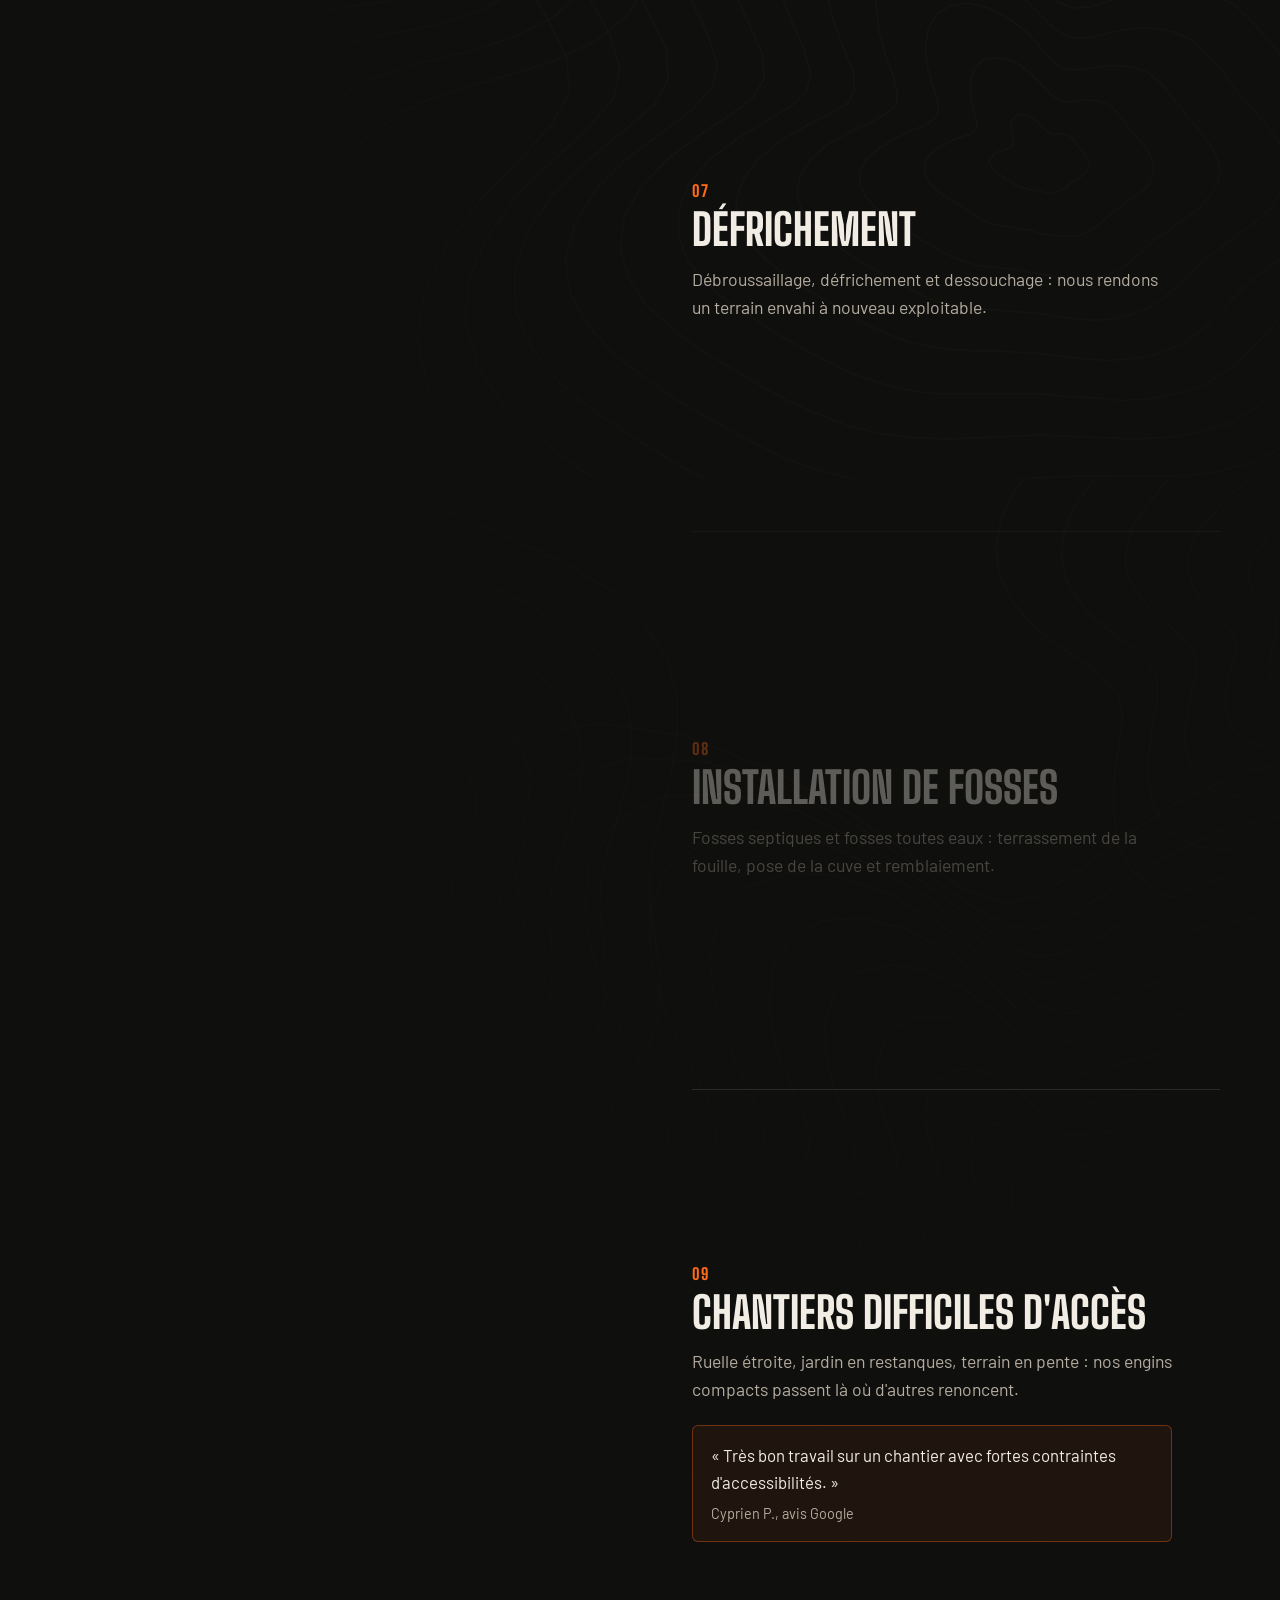
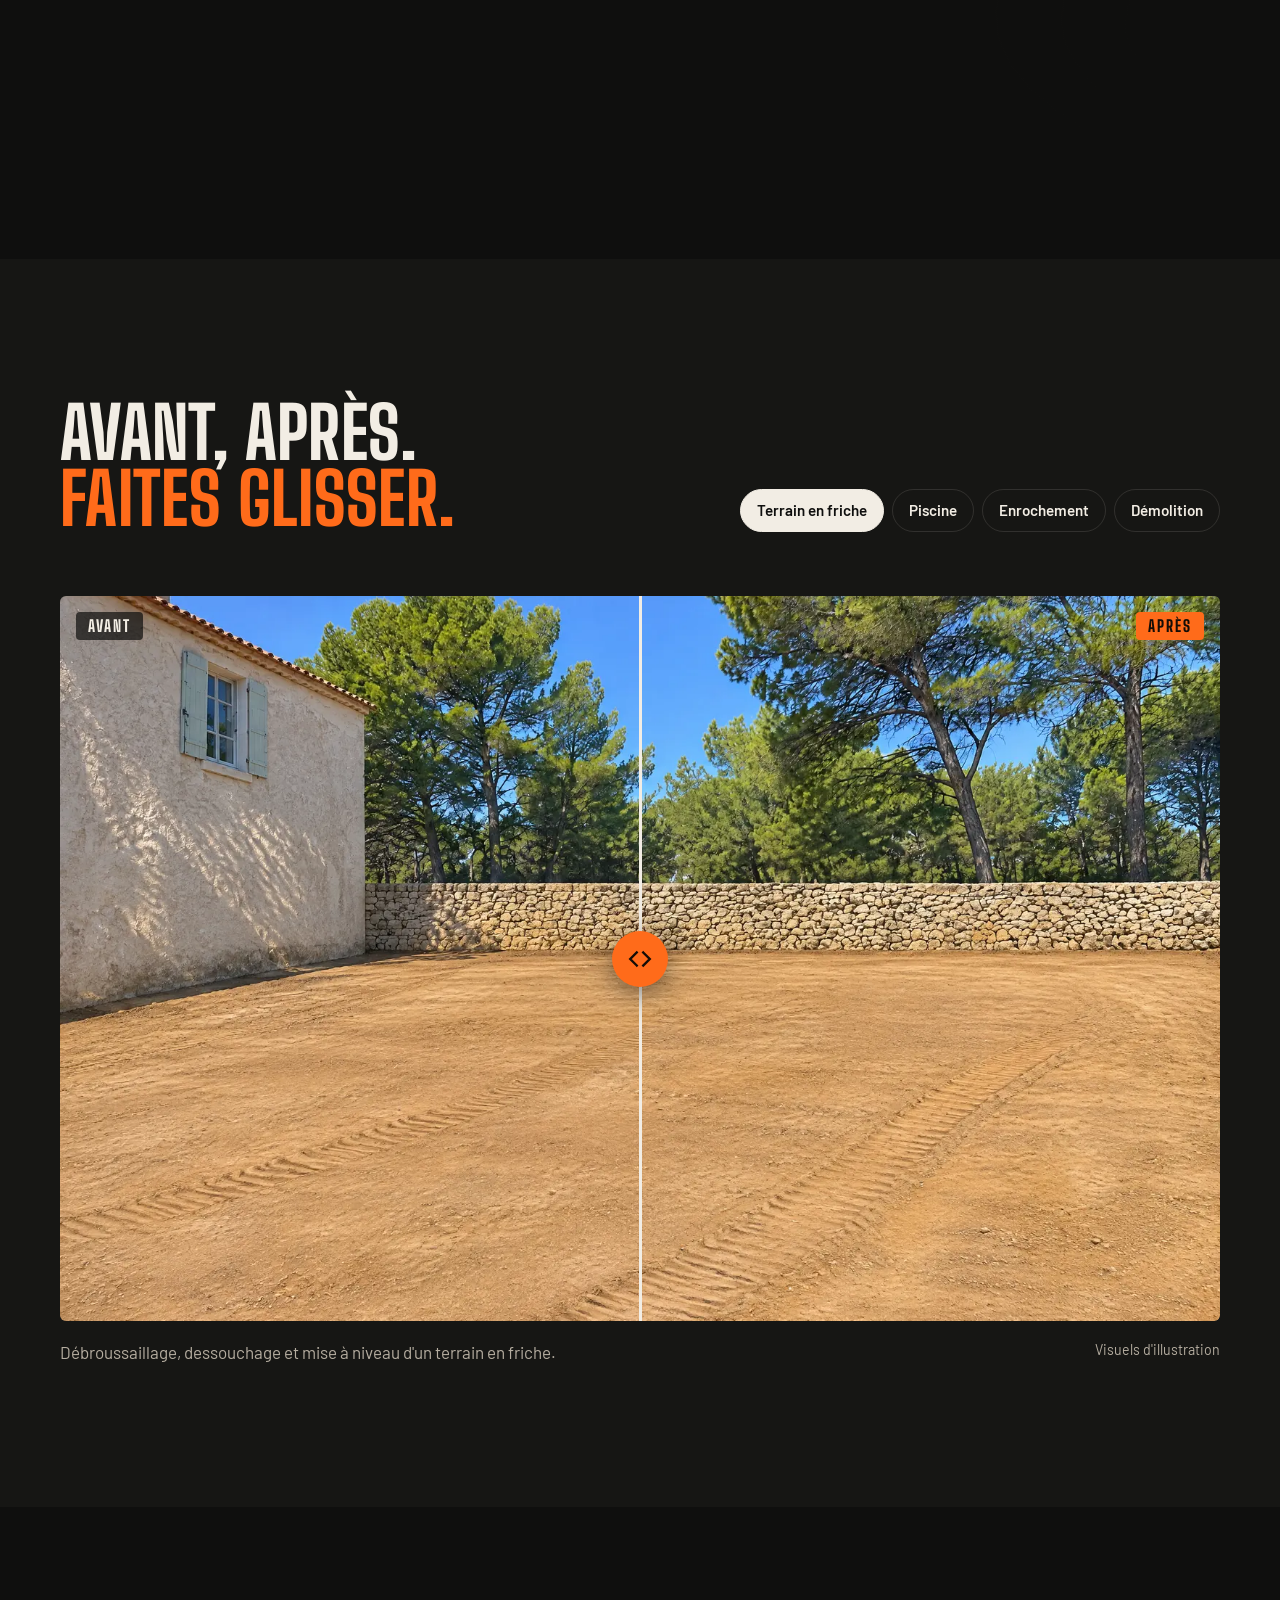
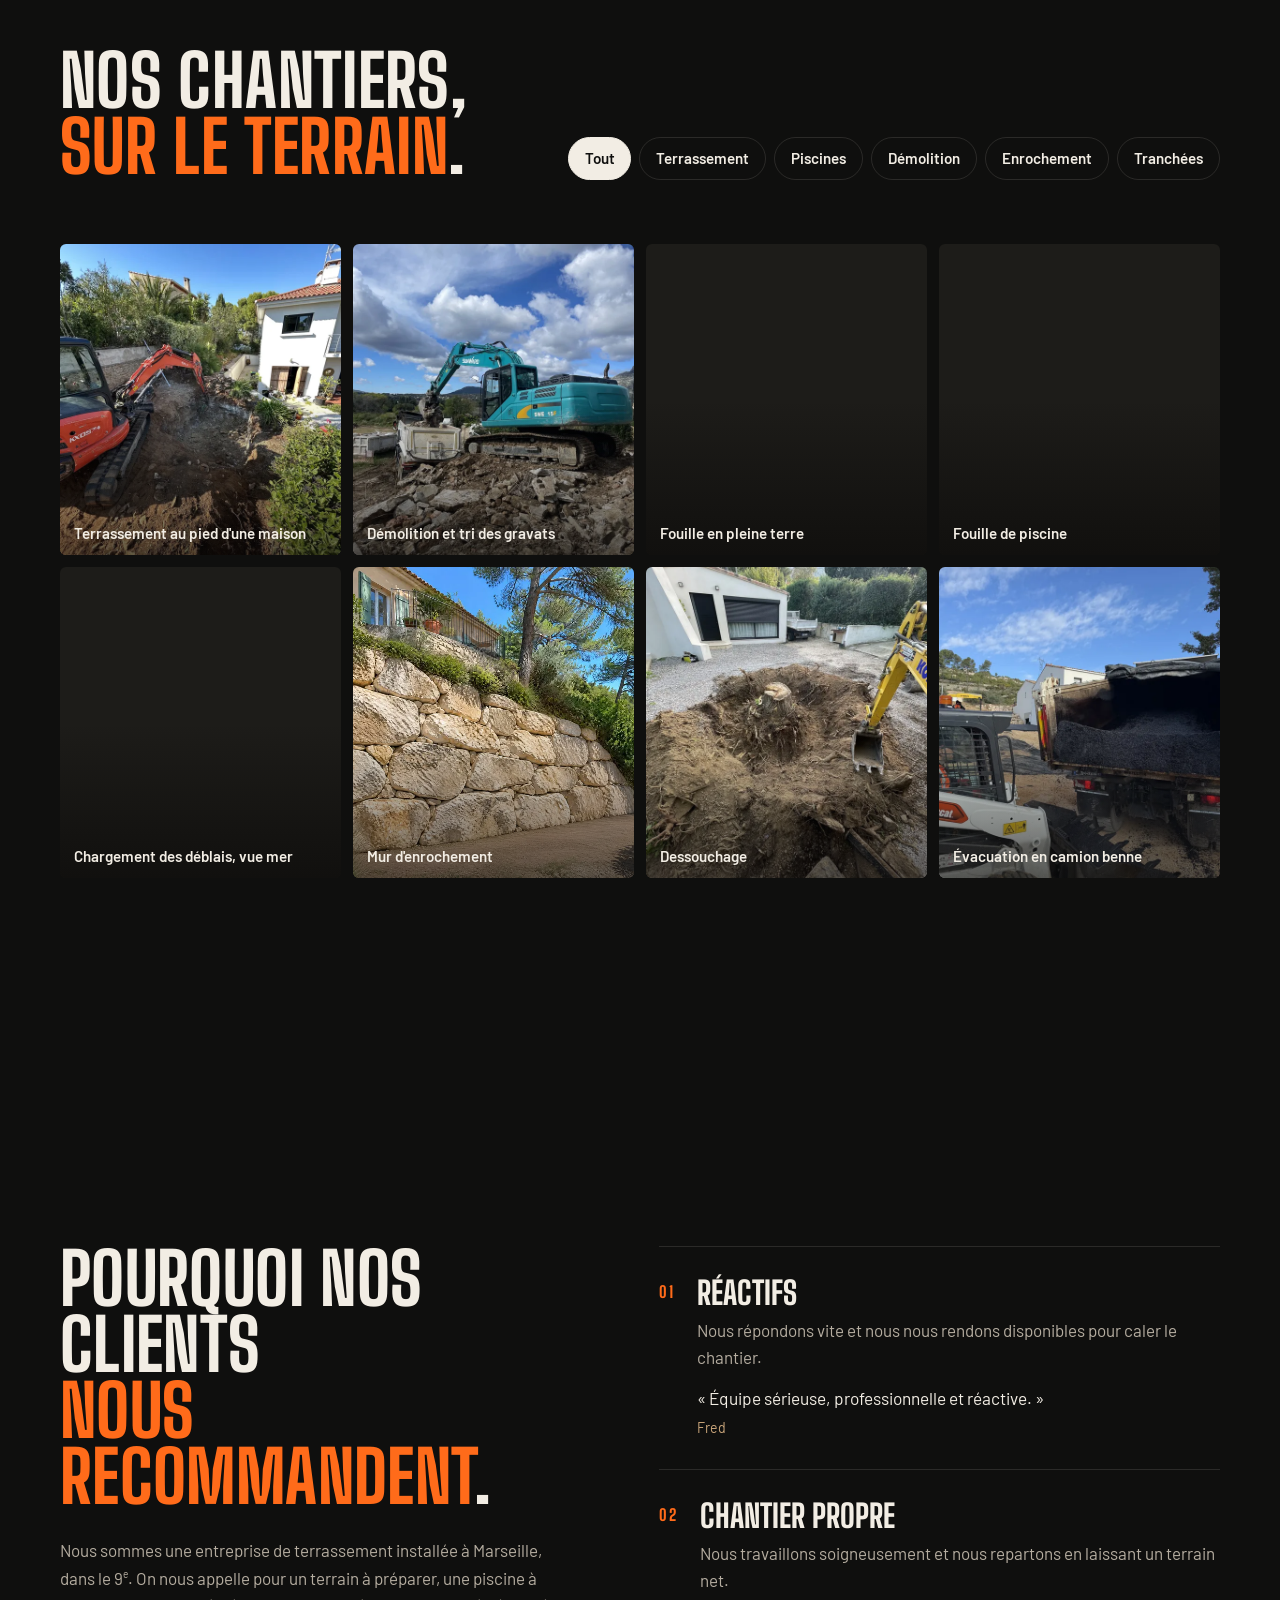
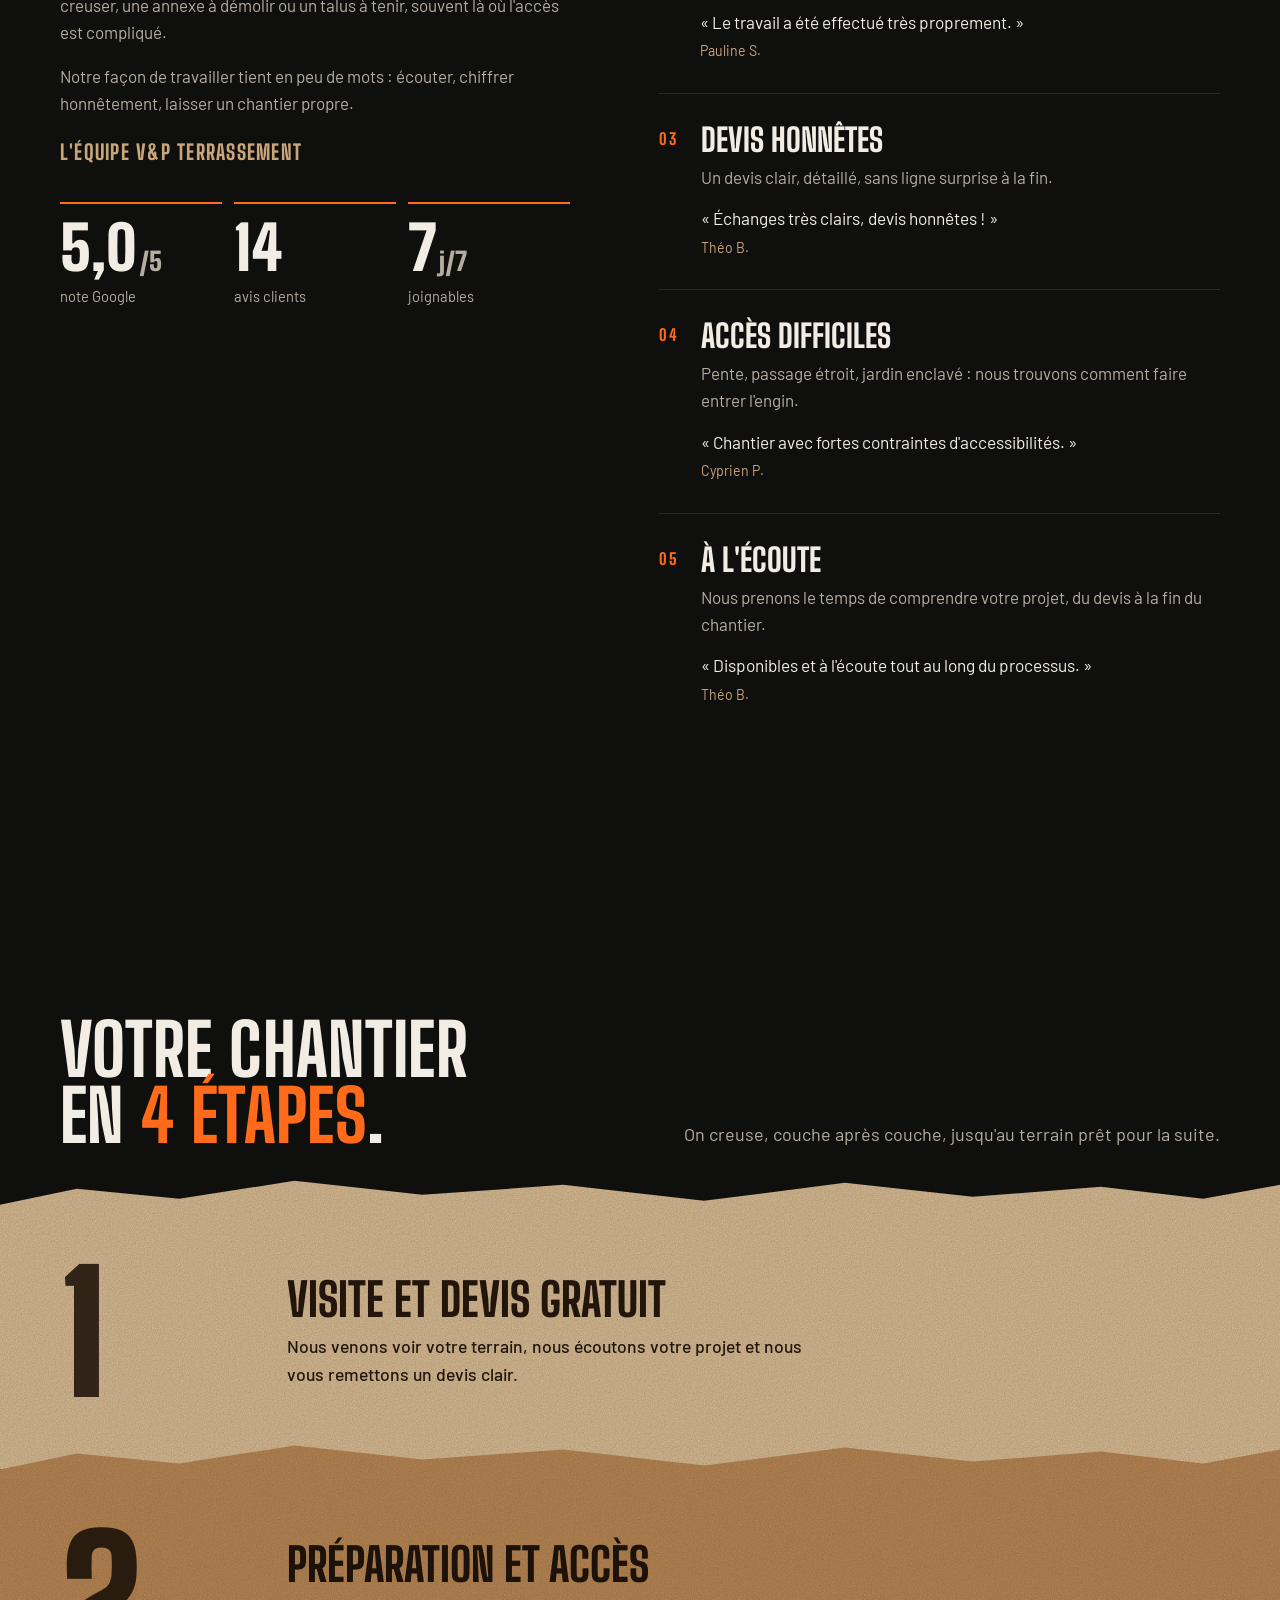
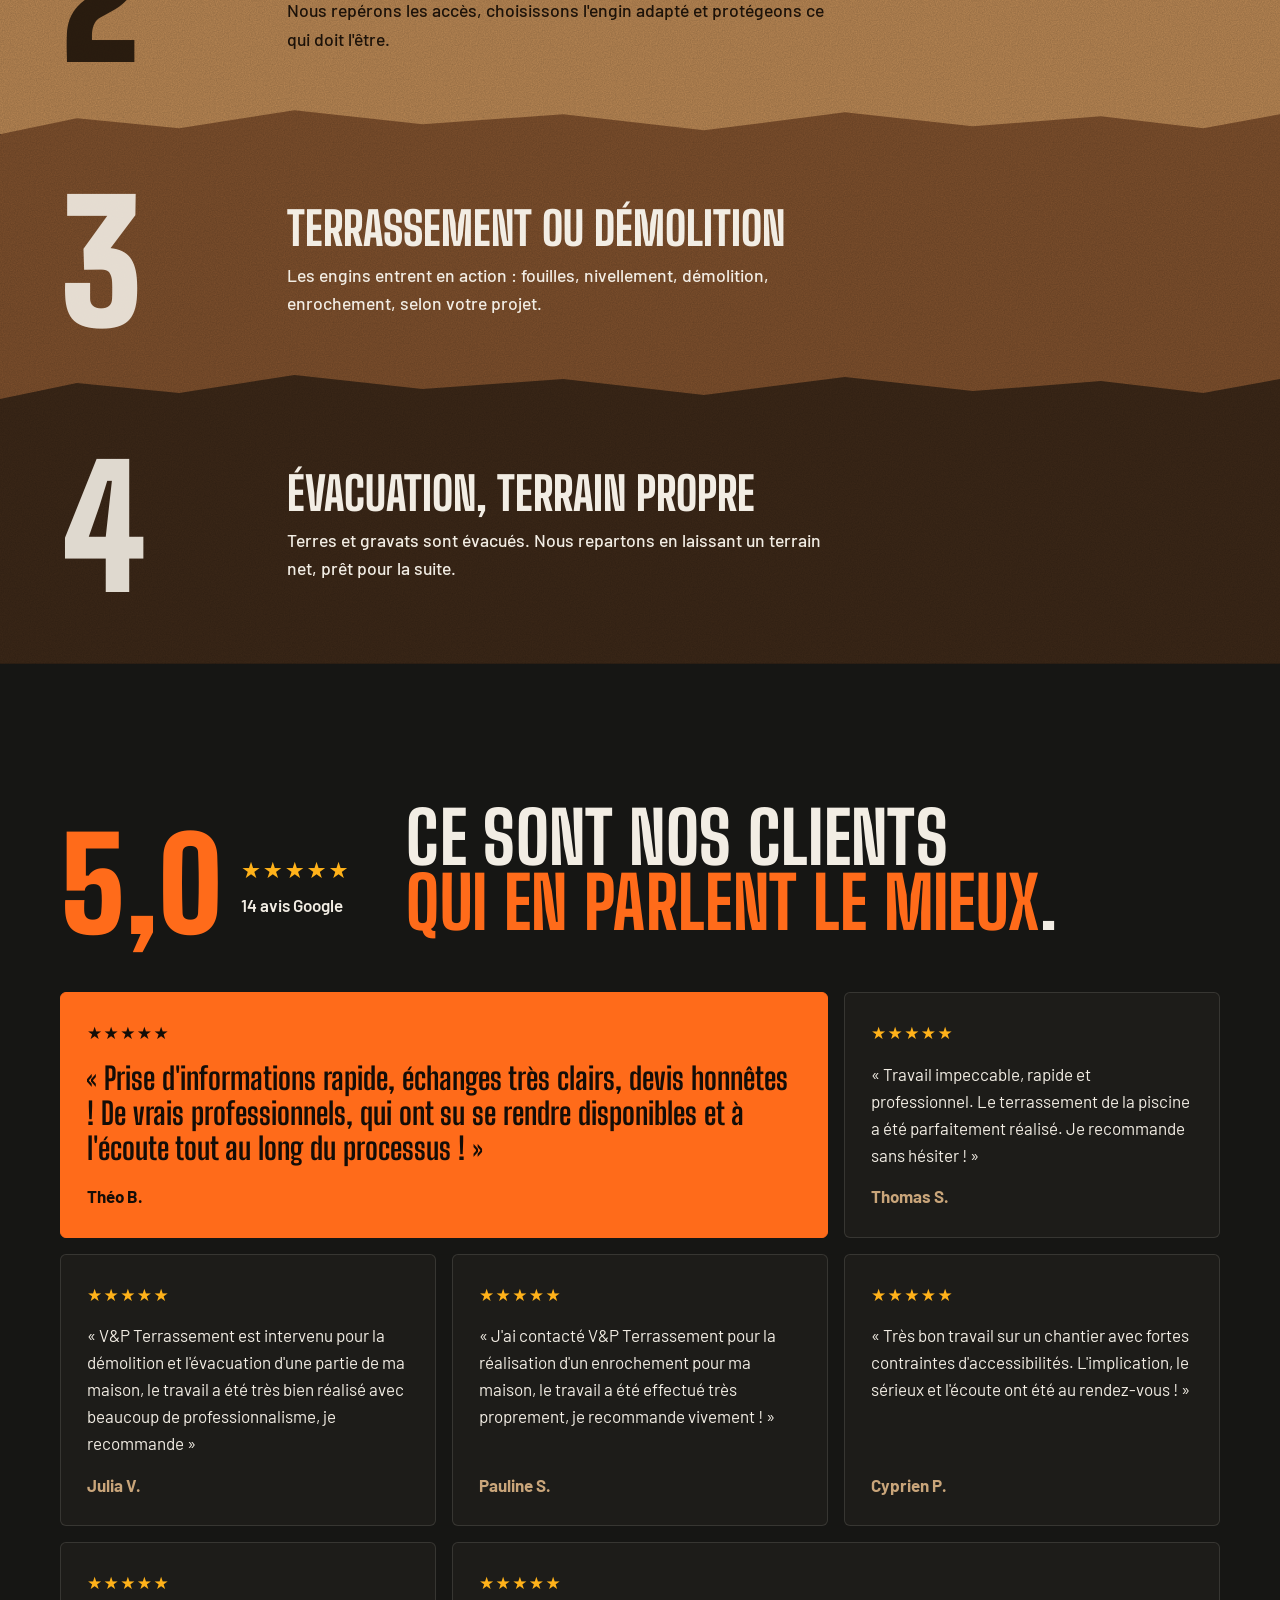
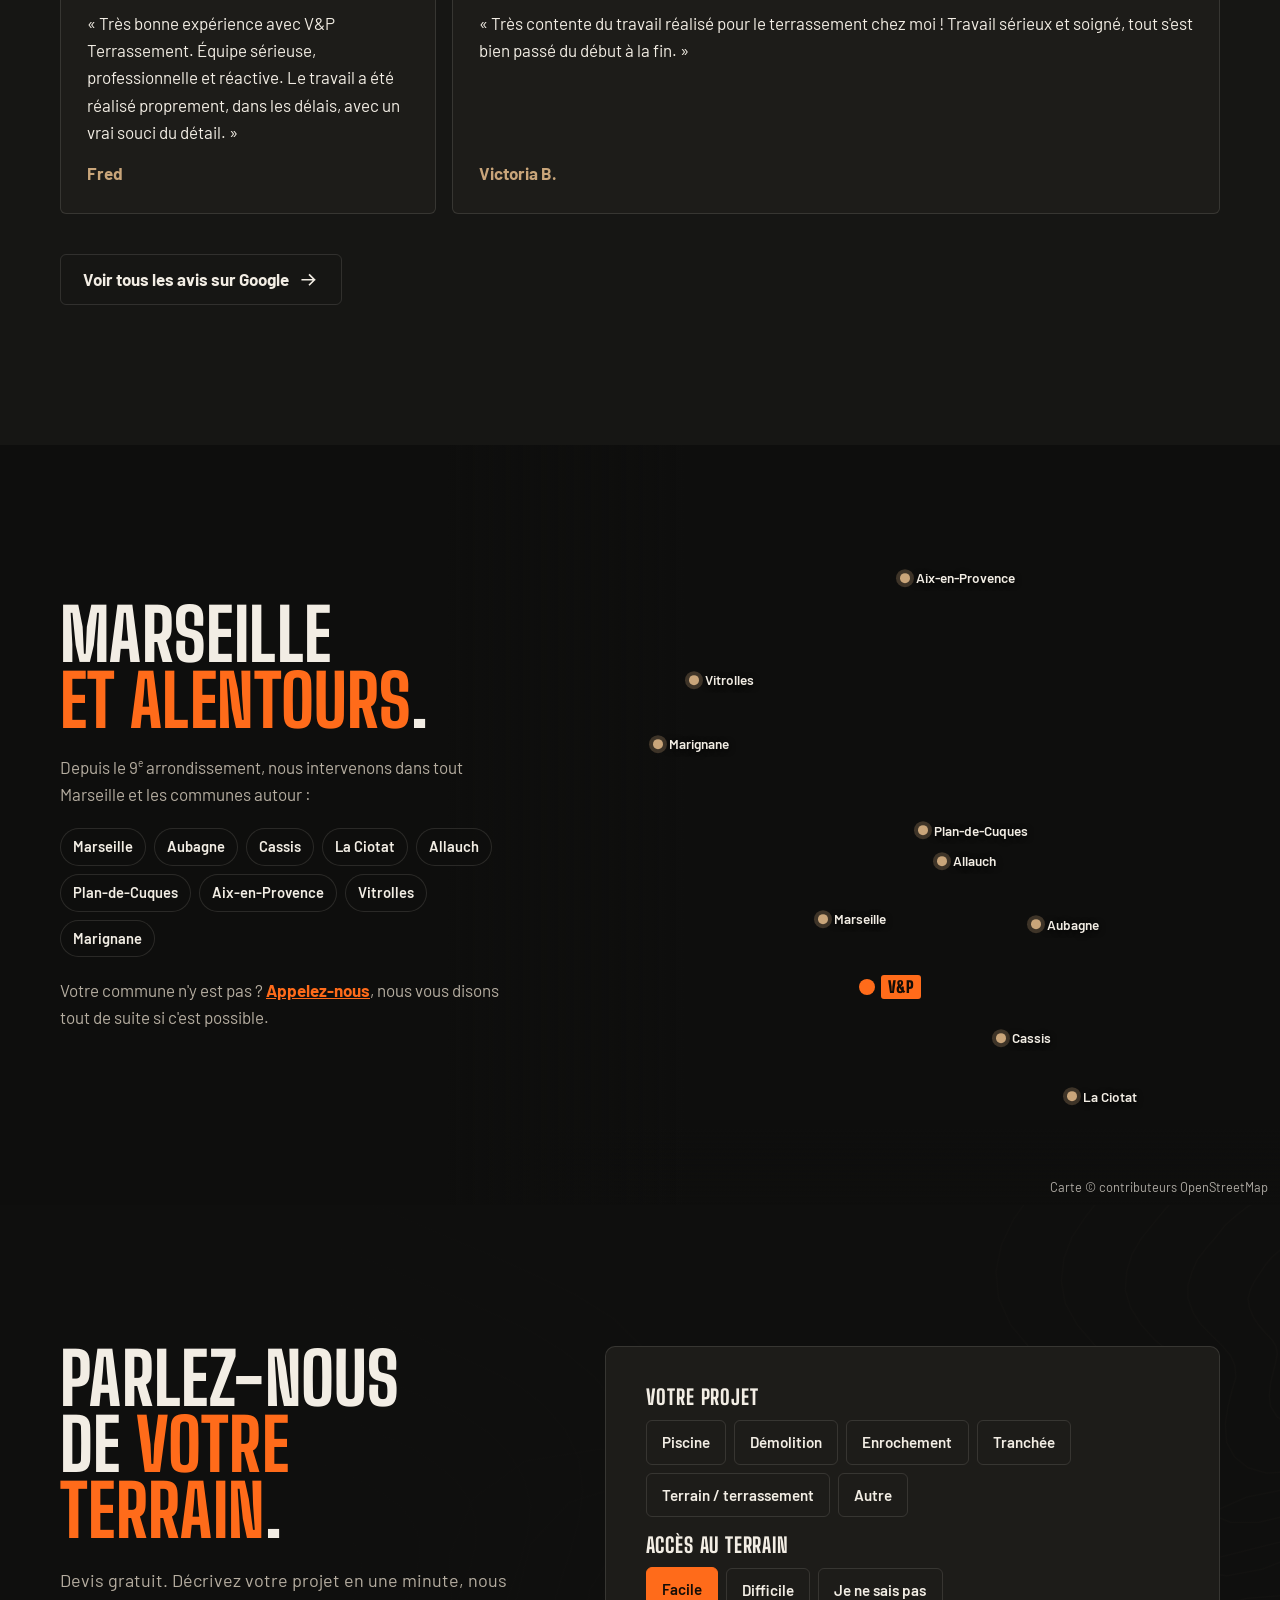
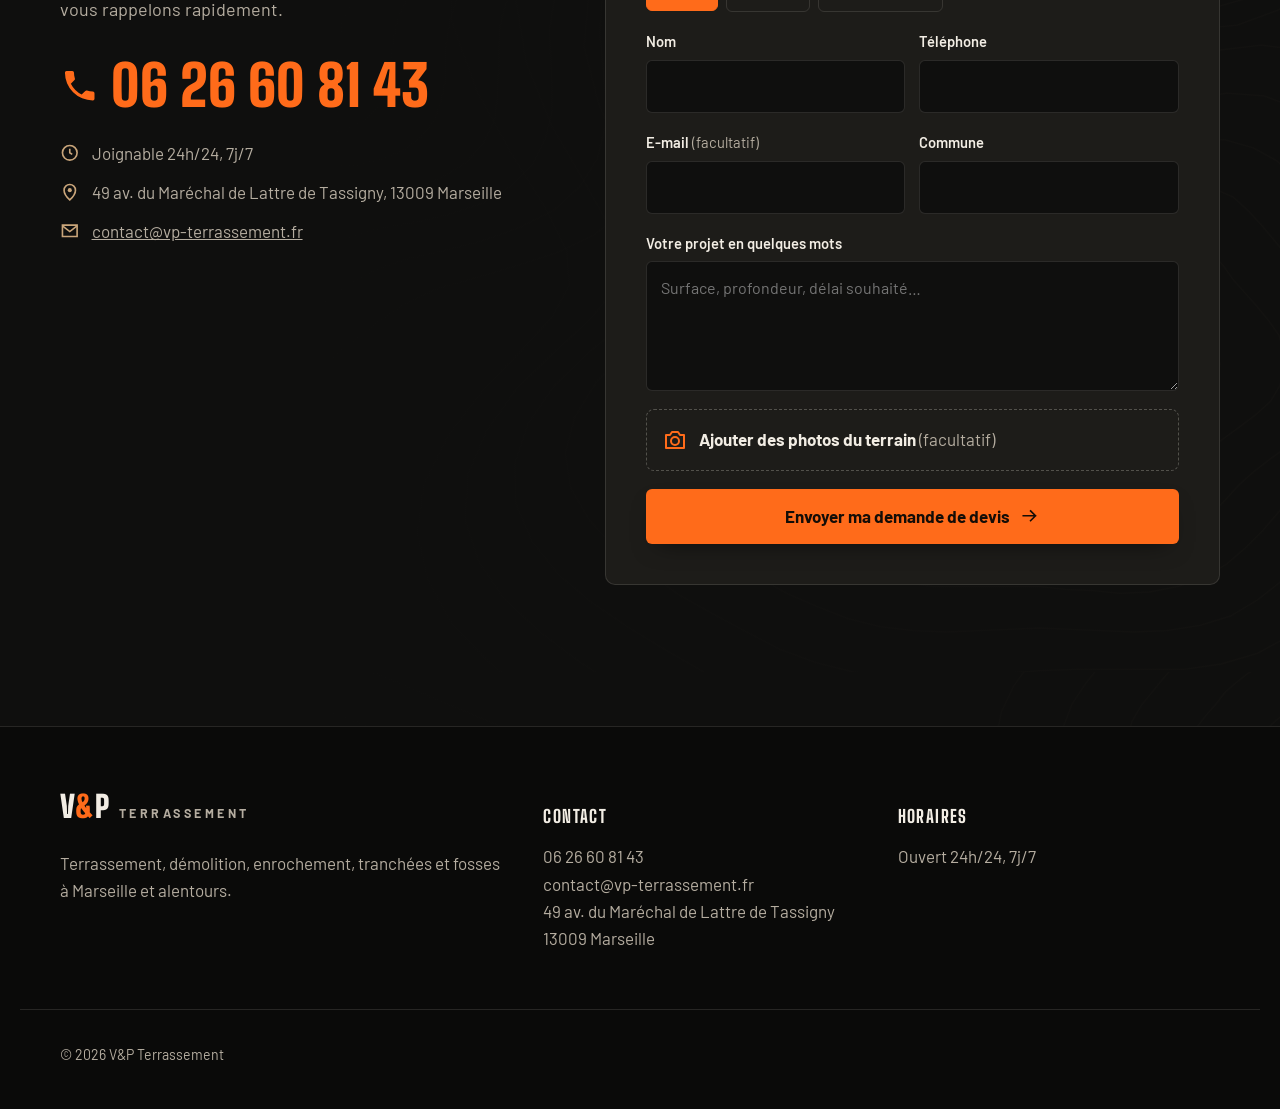
==== commit 770666fa: "Mise à jour démo V&P Terrassement" ====
--- a/index.html
+++ b/index.html
@@ -63,14 +63,13 @@
 <main id="contenu">
 
 <!-- ============ HERO ============ -->
-<!-- EXEMPLE – à remplacer : vidéo hero d'illustration (pelle sur chantier marseillais). À remplacer par une vidéo réelle de V&P si disponible. -->
+<!-- EXEMPLE – à remplacer : photo hero d'illustration (mini-pelle sur chantier marseillais). À remplacer par une vraie photo de V&P si disponible. -->
 <section class="hero" aria-labelledby="h1">
   <div class="hero__media">
     <picture>
-      <source media="(max-aspect-ratio: 4/5)" srcset="img/hero-poster-m.webp">
-      <img class="hero__poster" src="img/hero-poster.webp" alt="Pelle mécanique orange en train de creuser sur une colline au-dessus de Marseille, poussière dans la lumière du soir" fetchpriority="high">
+      <source media="(max-aspect-ratio: 4/5)" srcset="img/hero-m-720.webp 720w, img/hero-m-1080.webp 1080w" sizes="100vw">
+      <img class="hero__poster" src="img/hero-2560.webp" srcset="img/hero-1280.webp 1280w, img/hero-2560.webp 2560w" sizes="100vw" width="2560" height="1448" alt="Mini-pelle orange creusant une tranchée sur un chantier à Marseille, avec la ville, le port et Notre-Dame de la Garde en fond" fetchpriority="high">
     </picture>
-    <video class="hero__video" id="hero-video" muted loop playsinline preload="none" aria-hidden="true" data-desktop="video/hero.mp4" data-mobile="video/hero-m.mp4"></video>
   </div>
   <div class="hero__veil"></div>
   <div class="hero__in">
--- a/styles.css
+++ b/styles.css
@@ -75,12 +75,12 @@
 
 /* ---------- hero ---------- */
 .hero{position:relative;height:calc(100 * var(--vh,1vh));min-height:620px;max-height:1100px;display:flex;align-items:flex-end;overflow:hidden;isolation:isolate}
-.hero__media,.hero__media picture,.hero__poster,.hero__video{position:absolute;inset:0;width:100%;height:100%;object-fit:cover}
+.hero__media,.hero__media picture,.hero__poster{position:absolute;inset:0;width:100%;height:100%;object-fit:cover}
 .hero__media{z-index:-2;background:#2a1d12}
-.hero__poster{animation:heroZoom 2.4s var(--ease) both}
-.hero__video{opacity:0;transition:opacity .25s}
-.hero__video.is-on{opacity:1}
-@keyframes heroZoom{from{transform:scale(1.06)}to{transform:scale(1)}}
+/* zoom très lent pour que la photo reste vivante */
+.hero__poster{object-position:85% 50%;transform-origin:65% 55%;animation:heroIn 2.4s var(--ease) both,heroDrift 24s 2.4s ease-in-out infinite alternate}
+@keyframes heroIn{from{transform:scale(1.06)}to{transform:scale(1)}}
+@keyframes heroDrift{from{transform:scale(1)}to{transform:scale(1.07)}}
 .hero__veil{position:absolute;inset:0;z-index:-1;background:
   linear-gradient(90deg,rgba(10,9,8,.86) 0%,rgba(10,9,8,.62) 34%,rgba(10,9,8,.08) 66%,rgba(10,9,8,0) 100%),
   linear-gradient(0deg,rgba(10,9,8,.75) 0%,rgba(10,9,8,0) 40%),
@@ -374,6 +374,7 @@
   .hero__ctas{flex-direction:column}
   .hero__ctas .btn{width:100%}
   .hero__coord{display:none}
+  .hero__poster{object-position:35% 50%}
   .pill{font-size:.84rem;padding:7px 12px}
   .trust__list{padding-top:28px}
   .trust__list strong{font-size:1.6rem}
